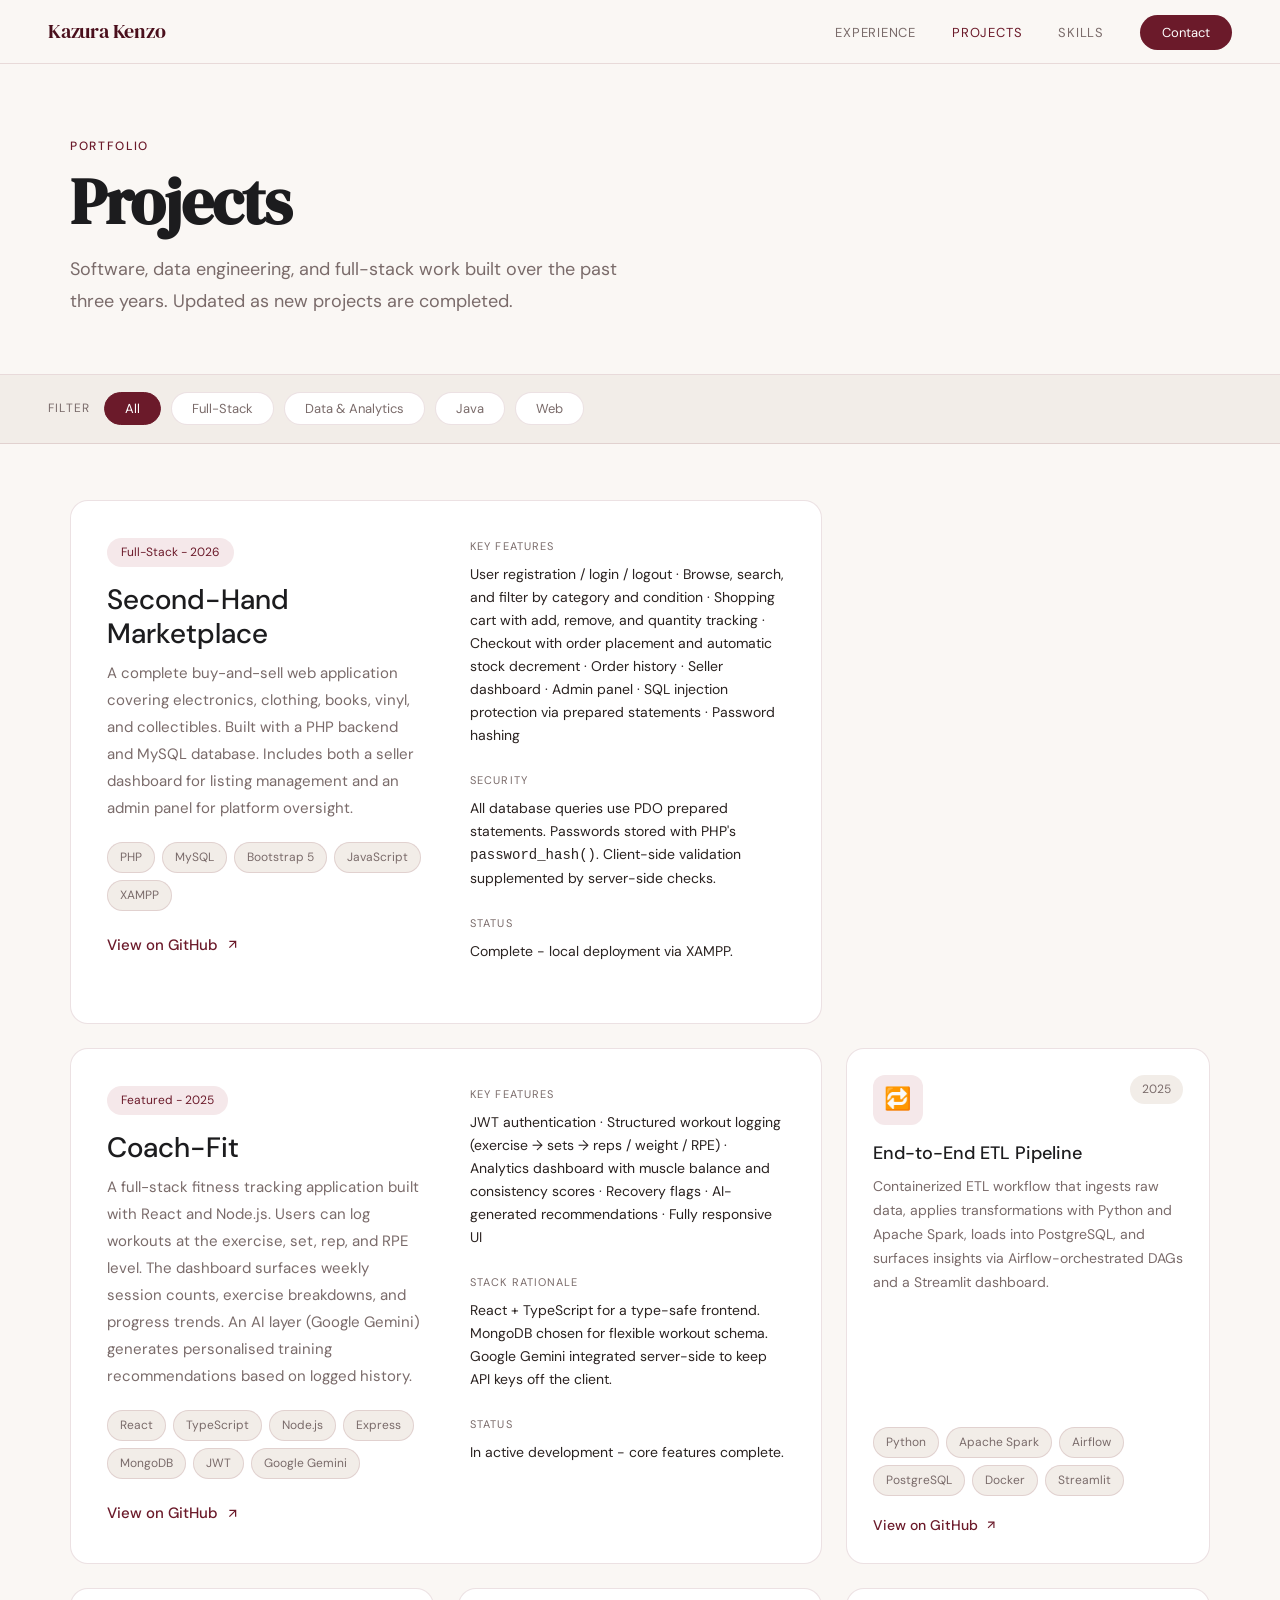
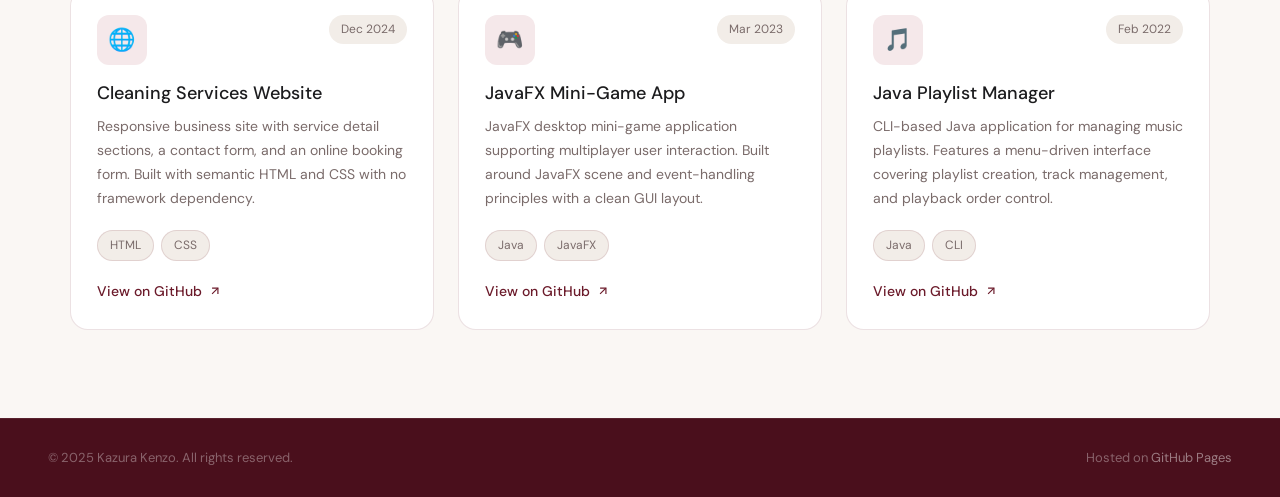
==== projects.html @ 86323a5e "Portfolio Re-design - New layout, projects page, cleaner structure...." ====
<!DOCTYPE html>
<html lang="en">
<head>
  <meta charset="UTF-8" />
  <meta name="viewport" content="width=device-width, initial-scale=1.0" />
  <meta name="description" content="Projects by Kazura Kenzo - Full-stack, data engineering, and software development work." />
  <title>Projects - Kazura Kenzo</title>
  <link rel="preconnect" href="https://fonts.googleapis.com" />
  <link rel="preconnect" href="https://fonts.gstatic.com" crossorigin />
  <link href="https://fonts.googleapis.com/css2?family=DM+Serif+Display:ital@0;1&family=DM+Sans:wght@300;400;500&display=swap" rel="stylesheet" />
  <link rel="stylesheet" href="assets/css/style.css" />
</head>
<body>

  <!-- NAV -->
  <nav>
    <a href="index.html" class="nav-logo">Kazura Kenzo</a>
    <ul class="nav-links">
      <li><a href="index.html#experience">Experience</a></li>
      <li><a href="projects.html" class="active">Projects</a></li>
      <li><a href="index.html#skills">Skills</a></li>
      <li><a href="index.html#contact" class="nav-cta">Contact</a></li>
    </ul>
  </nav>

  <!-- PAGE HERO -->
  <div class="page-hero">
    <div class="page-hero-inner">
      <div class="section-eyebrow">Portfolio</div>
      <h1>Projects</h1>
      <p>Software, data engineering, and full-stack work built over the past three years. Updated as new projects are completed.</p>
    </div>
  </div>

  <!-- FILTER BAR -->
  <div class="filter-bar">
    <span class="filter-label">Filter</span>
    <button class="filter-btn active" data-filter="all">All</button>
    <button class="filter-btn" data-filter="fullstack">Full-Stack</button>
    <button class="filter-btn" data-filter="data">Data &amp; Analytics</button>
    <button class="filter-btn" data-filter="java">Java</button>
    <button class="filter-btn" data-filter="web">Web</button>
  </div>

  <!-- PROJECTS GRID -->
  <div class="projects-page-body">
    <div class="projects-all-grid" id="projects-grid">


      <!-- FEATURED: Marketplace -->
      <a href="https://github.com/kenzokaz/second-marketplace" target="_blank" rel="noopener"
         class="project-card-featured fade-up"
         id="marketplace"
         data-category="fullstack"
         style="transition-delay:0.08s">
        <div class="featured-left">
          <span class="featured-badge">Full-Stack - 2026</span>
          <div class="featured-title">Second-Hand Marketplace</div>
          <p class="featured-desc">
            A complete buy-and-sell web application covering electronics, clothing, books, vinyl, and collectibles. Built with a PHP backend and MySQL database. Includes both a seller dashboard for listing management and an admin panel for platform oversight.
          </p>
          <div class="card-tags" style="margin-bottom:1.25rem">
            <span class="tag">PHP</span>
            <span class="tag">MySQL</span>
            <span class="tag">Bootstrap 5</span>
            <span class="tag">JavaScript</span>
            <span class="tag">XAMPP</span>
          </div>
          <span class="featured-link">
            View on GitHub
            <svg viewBox="0 0 24 24"><line x1="7" y1="17" x2="17" y2="7"/><polyline points="7 7 17 7 17 17"/></svg>
          </span>
        </div>

        <div class="featured-right">
          <div class="featured-detail-label">Key features</div>
          <div class="featured-detail-value">
            User registration / login / logout · Browse, search, and filter by category and condition ·
            Shopping cart with add, remove, and quantity tracking · Checkout with order placement and
            automatic stock decrement · Order history · Seller dashboard · Admin panel ·
            SQL injection protection via prepared statements · Password hashing
          </div>

          <div class="featured-detail-label">Security</div>
          <div class="featured-detail-value">
            All database queries use PDO prepared statements. Passwords stored with PHP's
            <code>password_hash()</code>. Client-side validation supplemented by server-side checks.
          </div>

          <div class="featured-detail-label">Status</div>
          <div class="featured-detail-value">Complete - local deployment via XAMPP.</div>
        </div>
      </a>

      <!-- FEATURED: Coach-Fit -->
      <a href="https://github.com/Davidonwukwe/coach-fit" target="_blank" rel="noopener"
         class="project-card-featured fade-up"
         id="coachfit"
         data-category="fullstack">
        <div class="featured-left">
          <span class="featured-badge">Featured - 2025</span>
          <div class="featured-title">Coach-Fit</div>
          <p class="featured-desc">
            A full-stack fitness tracking application built with React and Node.js. Users can log workouts at the exercise, set, rep, and RPE level. The dashboard surfaces weekly session counts, exercise breakdowns, and progress trends. An AI layer (Google Gemini) generates personalised training recommendations based on logged history.
          </p>
          <div class="card-tags" style="margin-bottom:1.25rem">
            <span class="tag">React</span>
            <span class="tag">TypeScript</span>
            <span class="tag">Node.js</span>
            <span class="tag">Express</span>
            <span class="tag">MongoDB</span>
            <span class="tag">JWT</span>
            <span class="tag">Google Gemini</span>
          </div>
          <span class="featured-link">
            View on GitHub
            <svg viewBox="0 0 24 24"><line x1="7" y1="17" x2="17" y2="7"/><polyline points="7 7 17 7 17 17"/></svg>
          </span>
        </div>

        <div class="featured-right">
          <div class="featured-detail-label">Key features</div>
          <div class="featured-detail-value">
            JWT authentication · Structured workout logging (exercise → sets → reps / weight / RPE) ·
            Analytics dashboard with muscle balance and consistency scores ·
            Recovery flags · AI-generated recommendations · Fully responsive UI
          </div>

          <div class="featured-detail-label">Stack rationale</div>
          <div class="featured-detail-value">
            React + TypeScript for a type-safe frontend. MongoDB chosen for flexible workout schema.
            Google Gemini integrated server-side to keep API keys off the client.
          </div>

          <div class="featured-detail-label">Status</div>
          <div class="featured-detail-value">In active development - core features complete.</div>
        </div>
      </a>

      <!-- ETL Pipeline -->
      <a href="https://github.com/kenzokaz/COSC4606_project" target="_blank" rel="noopener"
         class="project-card fade-up"
         id="etl"
         data-category="data"
         style="transition-delay:0.04s">
        <div class="card-top">
          <div class="card-type-icon">🔁</div>
          <span class="card-date-badge">2025</span>
        </div>
        <div class="card-title">End-to-End ETL Pipeline</div>
        <div class="card-desc">
          Containerized ETL workflow that ingests raw data, applies transformations with Python and Apache Spark, loads into PostgreSQL, and surfaces insights via Airflow-orchestrated DAGs and a Streamlit dashboard.
        </div>
        <div class="card-tags">
          <span class="tag">Python</span>
          <span class="tag">Apache Spark</span>
          <span class="tag">Airflow</span>
          <span class="tag">PostgreSQL</span>
          <span class="tag">Docker</span>
          <span class="tag">Streamlit</span>
        </div>
        <span class="card-link">
          View on GitHub
          <svg viewBox="0 0 24 24"><line x1="7" y1="17" x2="17" y2="7"/><polyline points="7 7 17 7 17 17"/></svg>
        </span>
      </a>

      <!-- Cleaning Website -->
      <a href="https://github.com/kenzokaz/Cleaning-Services-Website" target="_blank" rel="noopener"
         class="project-card fade-up"
         data-category="web"
         style="transition-delay:0.08s">
        <div class="card-top">
          <div class="card-type-icon">🌐</div>
          <span class="card-date-badge">Dec 2024</span>
        </div>
        <div class="card-title">Cleaning Services Website</div>
        <div class="card-desc">
          Responsive business site with service detail sections, a contact form, and an online booking form. Built with semantic HTML and CSS with no framework dependency.
        </div>
        <div class="card-tags">
          <span class="tag">HTML</span>
          <span class="tag">CSS</span>
        </div>
        <span class="card-link">
          View on GitHub
          <svg viewBox="0 0 24 24"><line x1="7" y1="17" x2="17" y2="7"/><polyline points="7 7 17 7 17 17"/></svg>
        </span>
      </a>

      <!-- JavaFX Mini-game -->
      <a href="https://github.com/kenzokaz/MiniGames-" target="_blank" rel="noopener"
         class="project-card fade-up"
         data-category="java"
         style="transition-delay:0.12s">
        <div class="card-top">
          <div class="card-type-icon">🎮</div>
          <span class="card-date-badge">Mar 2023</span>
        </div>
        <div class="card-title">JavaFX Mini-Game App</div>
        <div class="card-desc">
          JavaFX desktop mini-game application supporting multiplayer user interaction. Built around JavaFX scene and event-handling principles with a clean GUI layout.
        </div>
        <div class="card-tags">
          <span class="tag">Java</span>
          <span class="tag">JavaFX</span>
        </div>
        <span class="card-link">
          View on GitHub
          <svg viewBox="0 0 24 24"><line x1="7" y1="17" x2="17" y2="7"/><polyline points="7 7 17 7 17 17"/></svg>
        </span>
      </a>

      <!-- Playlist Manager -->
      <a href="https://github.com/kenzokaz/Java-Music-PlayList-App-" target="_blank" rel="noopener"
         class="project-card fade-up"
         data-category="java"
         style="transition-delay:0.16s">
        <div class="card-top">
          <div class="card-type-icon">🎵</div>
          <span class="card-date-badge">Feb 2022</span>
        </div>
        <div class="card-title">Java Playlist Manager</div>
        <div class="card-desc">
          CLI-based Java application for managing music playlists. Features a menu-driven interface covering playlist creation, track management, and playback order control.
        </div>
        <div class="card-tags">
          <span class="tag">Java</span>
          <span class="tag">CLI</span>
        </div>
        <span class="card-link">
          View on GitHub
          <svg viewBox="0 0 24 24"><line x1="7" y1="17" x2="17" y2="7"/><polyline points="7 7 17 7 17 17"/></svg>
        </span>
      </a>

    </div>
  </div>

  <!-- FOOTER -->
  <footer>
    <p>&copy; 2025 Kazura Kenzo. All rights reserved.</p>
    <p>Hosted on <a href="https://pages.github.com" target="_blank" rel="noopener">GitHub Pages</a></p>
  </footer>

  <script src="assets/js/main.js"></script>
  <script>
    // Filter logic
    const filterBtns = document.querySelectorAll('.filter-btn');
    const cards = document.querySelectorAll('[data-category]');

    filterBtns.forEach(btn => {
      btn.addEventListener('click', () => {
        filterBtns.forEach(b => b.classList.remove('active'));
        btn.classList.add('active');

        const filter = btn.dataset.filter;

        cards.forEach(card => {
          const match = filter === 'all' || card.dataset.category === filter;
          card.style.display = match ? '' : 'none';

          // Re-trigger fade animation
          if (match) {
            card.classList.remove('visible');
            setTimeout(() => card.classList.add('visible'), 10);
          }
        });
      });
    });

    // Highlight anchor from index links (e.g. projects.html#coachfit)
    window.addEventListener('load', () => {
      const hash = window.location.hash;
      if (hash) {
        const target = document.querySelector(hash);
        if (target) {
          setTimeout(() => {
            target.scrollIntoView({ behavior: 'smooth', block: 'center' });
          }, 300);
        }
      }
    });
  </script>
</body>
</html>
---- assets/css/style.css ----
/* ============================================================
   KENZO PORTFOLIO — style.css
   Author: Kazura Kenzo
   ============================================================ */

*, *::before, *::after { box-sizing: border-box; margin: 0; padding: 0; }

:root {
  --burgundy:       #6B1A2A;
  --burgundy-dark:  #4A0F1C;
  --burgundy-mid:   #8B2035;
  --burgundy-light: #C4596A;
  --burgundy-pale:  #F5E8EA;
  --cream:          #FAF7F4;
  --offwhite:       #F2EDE8;
  --charcoal:       #1C1C1E;
  --text:           #2A2220;
  --muted:          #7A6B6A;
  --border:         rgba(107, 26, 42, 0.13);

  --font-display: 'DM Serif Display', Georgia, serif;
  --font-body:    'DM Sans', sans-serif;

  --radius-sm:  8px;
  --radius-md:  14px;
  --radius-lg:  18px;
  --radius-xl:  32px;
  --transition: 0.2s ease;
}

html { scroll-behavior: smooth; }

body {
  font-family: var(--font-body);
  background: var(--cream);
  color: var(--text);
  font-size: 16px;
  line-height: 1.75;
  overflow-x: hidden;
}

h1, h2, h3 {
  font-family: var(--font-display);
  letter-spacing: -0.02em;
  line-height: 1.1;
  color: var(--charcoal);
}

a { color: inherit; text-decoration: none; }

/* ── UTILITIES ── */
.section-inner { max-width: 1140px; margin: 0 auto; }

.section-eyebrow {
  font-family: var(--font-body);
  font-size: 12px;
  text-transform: uppercase;
  letter-spacing: 0.14em;
  color: var(--burgundy);
  font-weight: 500;
  margin-bottom: 0.6rem;
}

.section-heading {
  font-size: clamp(32px, 4vw, 52px);
  margin-bottom: 1rem;
}

.section-sub {
  font-size: 17px;
  color: var(--muted);
  max-width: 560px;
  line-height: 1.8;
  margin-bottom: 3rem;
}

.btn {
  display: inline-block;
  padding: 13px 30px;
  border-radius: var(--radius-xl);
  font-size: 15px;
  font-weight: 500;
  font-family: var(--font-body);
  text-decoration: none;
  border: none;
  cursor: pointer;
  transition: all var(--transition);
}

.btn-primary { background: var(--burgundy); color: #fff; }
.btn-primary:hover { background: var(--burgundy-dark); transform: translateY(-1px); }

.btn-ghost {
  background: transparent;
  color: var(--text);
  border: 1px solid rgba(107, 26, 42, 0.28);
}
.btn-ghost:hover { border-color: var(--burgundy-light); color: var(--burgundy); }

/* ── ANIMATIONS ── */
.fade-up {
  opacity: 0;
  transform: translateY(22px);
  transition: opacity 0.55s ease, transform 0.55s ease;
}
.fade-up.visible { opacity: 1; transform: translateY(0); }

/* ══════════════════════════════
   NAV  (all pages)
══════════════════════════════ */
nav {
  position: fixed;
  top: 0; left: 0; right: 0;
  z-index: 100;
  background: rgba(250, 247, 244, 0.94);
  backdrop-filter: blur(14px);
  -webkit-backdrop-filter: blur(14px);
  border-bottom: 1px solid var(--border);
  display: flex;
  align-items: center;
  justify-content: space-between;
  padding: 0 3rem;
  height: 64px;
}

.nav-logo {
  font-family: var(--font-display);
  font-size: 20px;
  color: var(--burgundy-dark);
  letter-spacing: -0.01em;
}

.nav-links {
  display: flex;
  gap: 2.25rem;
  list-style: none;
  align-items: center;
}

.nav-links a {
  font-size: 13px;
  color: var(--muted);
  letter-spacing: 0.06em;
  text-transform: uppercase;
  transition: color var(--transition);
}
.nav-links a:hover,
.nav-links a.active { color: var(--burgundy); }

.nav-cta {
  font-size: 13px !important;
  padding: 9px 22px;
  background: var(--burgundy);
  color: #fff !important;
  border-radius: var(--radius-xl);
  text-transform: none !important;
  letter-spacing: 0 !important;
}
.nav-cta:hover { background: var(--burgundy-dark) !important; }

/* ══════════════════════════════
   FOOTER  (all pages)
══════════════════════════════ */
footer {
  background: var(--burgundy-dark);
  border-top: 1px solid rgba(255,255,255,0.08);
  padding: 1.75rem 3rem;
  display: flex;
  justify-content: space-between;
  align-items: center;
}
footer p { font-size: 13px; color: rgba(255,255,255,0.35); }
footer a { color: rgba(255,255,255,0.45); }
footer a:hover { color: rgba(255,255,255,0.75); }

/* ══════════════════════════════
   HERO  (index.html)
══════════════════════════════ */
#hero {
  min-height: 100vh;
  display: flex;
  flex-direction: column;
  justify-content: center;
  padding: 7rem 3rem 5rem;
  position: relative;
  overflow: hidden;
}

.hero-bg-accent {
  position: absolute;
  top: 0; right: 0;
  width: 45%;
  height: 100%;
  background: linear-gradient(135deg, transparent 55%, rgba(107,26,42,0.035) 100%);
  pointer-events: none;
}

.hero-grid {
  display: grid;
  grid-template-columns: 55% 45%;
  gap: 5rem;
  max-width: 1140px;
  margin: 0 auto;
  align-items: center;
  width: 100%;
}

.hero-availability {
  display: inline-flex;
  align-items: center;
  gap: 8px;
  background: var(--offwhite);
  color: var(--muted);
  font-size: 13px;
  padding: 6px 16px;
  border-radius: var(--radius-xl);
  border: 1px solid var(--border);
  margin-bottom: 1.75rem;
}

.hero-availability-dot {
  width: 7px; height: 7px;
  border-radius: 50%;
  background: #4CAF50;
  animation: blink 2.5s infinite;
}

@keyframes blink {
  0%, 100% { opacity: 1; }
  50%       { opacity: 0.4; }
}

.hero-name {
  font-family: var(--font-display);
  font-size: clamp(46px, 5.5vw, 78px);
  color: var(--charcoal);
  line-height: 1.0;
  letter-spacing: -0.025em;
  margin-bottom: 0.6rem;
}

.hero-title-line {
  font-family: var(--font-body);
  font-size: clamp(16px, 1.6vw, 20px);
  font-weight: 400;
  color: var(--burgundy);
  letter-spacing: 0.02em;
  margin-bottom: 1.6rem;
}

.hero-bio {
  font-size: 17px;
  color: var(--muted);
  max-width: 460px;
  line-height: 1.8;
  margin-bottom: 2.25rem;
}

.hero-actions { display: flex; gap: 14px; flex-wrap: wrap; }

/* right cards */
.hero-right { display: flex; flex-direction: column; gap: 14px; }

.info-card {
  background: #fff;
  border: 1px solid var(--border);
  border-radius: var(--radius-lg);
  padding: 1.1rem 1.4rem;
  display: flex;
  align-items: center;
  gap: 16px;
}

.info-card-icon {
  width: 46px; height: 46px;
  border-radius: var(--radius-sm);
  background: var(--burgundy-pale);
  display: flex; align-items: center; justify-content: center;
  flex-shrink: 0;
}

.info-card-icon svg {
  width: 22px; height: 22px;
  stroke: var(--burgundy); fill: none;
  stroke-width: 1.7; stroke-linecap: round; stroke-linejoin: round;
}

.info-card-label {
  font-size: 11px;
  color: var(--muted);
  text-transform: uppercase;
  letter-spacing: 0.07em;
  margin-bottom: 4px;
}

.info-card-value {
  font-size: 15px;
  font-weight: 500;
  color: var(--charcoal);
  line-height: 1.3;
}

/* ══════════════════════════════
   STACK STRIP  (index.html)
══════════════════════════════ */
.stack-strip {
  background: var(--offwhite);
  border-top: 1px solid var(--border);
  border-bottom: 1px solid var(--border);
  padding: 1.1rem 3rem;
  display: flex;
  align-items: center;
  gap: 10px;
  flex-wrap: wrap;
}

.strip-label {
  font-size: 11px;
  text-transform: uppercase;
  letter-spacing: 0.12em;
  color: var(--muted);
  margin-right: 4px;
  flex-shrink: 0;
}

.pill {
  background: #fff;
  border: 1px solid var(--border);
  border-radius: var(--radius-xl);
  padding: 5px 16px;
  font-size: 13px;
  color: var(--muted);
  white-space: nowrap;
}

/* ══════════════════════════════
   SECTIONS  (shared)
══════════════════════════════ */
section { padding: 5.5rem 3rem; }

/* ══════════════════════════════
   EXPERIENCE  (index.html)
══════════════════════════════ */
#experience { background: #fff; }

.exp-list {
  border-left: 2px solid var(--border);
  margin-left: 10px;
  display: flex;
  flex-direction: column;
}

.exp-item {
  position: relative;
  padding: 0 0 3rem 2.75rem;
}
.exp-item:last-child { padding-bottom: 0; }

.exp-dot {
  position: absolute;
  left: -8px; top: 5px;
  width: 14px; height: 14px;
  border-radius: 50%;
  background: var(--burgundy);
  border: 3px solid #fff;
}

.exp-meta {
  display: flex;
  align-items: center;
  gap: 10px;
  margin-bottom: 0.5rem;
  flex-wrap: wrap;
}

.exp-date {
  font-size: 13px;
  color: var(--muted);
  background: var(--offwhite);
  padding: 3px 12px;
  border-radius: 20px;
}

.exp-badge {
  font-size: 12px;
  color: var(--burgundy);
  background: var(--burgundy-pale);
  padding: 3px 12px;
  border-radius: 20px;
}

.exp-role {
  font-size: 20px;
  font-weight: 500;
  color: var(--charcoal);
  margin-bottom: 3px;
  font-family: var(--font-body);
}

.exp-company {
  font-size: 14px;
  color: var(--muted);
  margin-bottom: 1rem;
}

.exp-bullets { list-style: none; display: flex; flex-direction: column; gap: 8px; }

.exp-bullets li {
  font-size: 15px;
  color: #4A3F3E;
  padding-left: 1.25rem;
  position: relative;
  line-height: 1.65;
}

.exp-bullets li::before {
  content: '—';
  position: absolute;
  left: 0;
  color: var(--burgundy-light);
}

/* ══════════════════════════════
   PROJECT CARDS  (both pages)
══════════════════════════════ */
.projects-grid {
  display: grid;
  grid-template-columns: repeat(auto-fill, minmax(320px, 1fr));
  gap: 22px;
}

.project-card {
  background: #fff;
  border: 1px solid var(--border);
  border-radius: var(--radius-lg);
  padding: 1.6rem;
  display: flex;
  flex-direction: column;
  transition: box-shadow var(--transition), transform var(--transition);
  text-decoration: none;
  color: inherit;
}

.project-card:hover {
  transform: translateY(-3px);
  box-shadow: 0 14px 36px rgba(107,26,42,0.09);
}

.card-top {
  display: flex;
  justify-content: space-between;
  align-items: flex-start;
  margin-bottom: 1.1rem;
}

.card-type-icon {
  width: 50px; height: 50px;
  border-radius: 12px;
  background: var(--burgundy-pale);
  display: flex; align-items: center; justify-content: center;
  font-size: 22px;
}

.card-date-badge {
  font-size: 12px;
  color: var(--muted);
  background: var(--offwhite);
  padding: 4px 12px;
  border-radius: 20px;
}

.card-title {
  font-size: 18px;
  font-weight: 500;
  color: var(--charcoal);
  margin-bottom: 0.5rem;
  line-height: 1.3;
}

.card-desc {
  font-size: 14px;
  color: var(--muted);
  line-height: 1.72;
  margin-bottom: 1.25rem;
  flex: 1;
}

.card-tags { display: flex; gap: 7px; flex-wrap: wrap; margin-bottom: 1.1rem; }

.tag {
  font-size: 12px;
  padding: 4px 12px;
  border-radius: 20px;
  background: var(--offwhite);
  color: var(--muted);
  border: 1px solid var(--border);
}

.card-link {
  display: flex;
  align-items: center;
  gap: 6px;
  font-size: 14px;
  color: var(--burgundy);
  font-weight: 500;
  margin-top: auto;
}

.card-link svg {
  width: 14px; height: 14px;
  stroke: var(--burgundy); fill: none; stroke-width: 2;
}

/* index preview "see all" */
.projects-preview { background: var(--cream); }

.projects-see-all {
  margin-top: 2.75rem;
}

.projects-see-all a {
  display: inline-flex;
  align-items: center;
  gap: 7px;
  font-size: 15px;
  color: var(--burgundy);
  font-weight: 500;
  border-bottom: 1px solid var(--burgundy-pale);
  padding-bottom: 2px;
  transition: border-color var(--transition);
}
.projects-see-all a:hover { border-color: var(--burgundy); }
.projects-see-all a svg { width: 15px; height: 15px; stroke: var(--burgundy); fill: none; stroke-width: 2; }

/* ══════════════════════════════
   SKILLS  (index.html)
══════════════════════════════ */
#skills { background: var(--offwhite); }

.skills-grid {
  display: grid;
  grid-template-columns: repeat(auto-fill, minmax(230px, 1fr));
  gap: 16px;
}

.skill-group {
  background: #fff;
  border: 1px solid var(--border);
  border-radius: var(--radius-md);
  padding: 1.4rem;
}

.skill-group-title {
  font-size: 13px;
  text-transform: uppercase;
  letter-spacing: 0.09em;
  color: var(--burgundy);
  font-weight: 500;
  margin-bottom: 0.9rem;
}

.skill-items { display: flex; flex-wrap: wrap; gap: 7px; }

.skill-item {
  font-size: 13px;
  padding: 5px 14px;
  background: var(--offwhite);
  border-radius: 20px;
  color: var(--text);
}

/* ══════════════════════════════
   CONTACT  (index.html)
══════════════════════════════ */
#contact { background: var(--burgundy-dark); }

#contact .section-eyebrow { color: var(--burgundy-light); }
#contact .section-heading  { color: #fff; }
#contact .section-sub      { color: rgba(255,255,255,0.55); }

.contact-grid {
  display: grid;
  grid-template-columns: 1fr 1fr;
  gap: 4rem;
  align-items: start;
}

.contact-details { display: flex; flex-direction: column; gap: 14px; }

.contact-row { display: flex; align-items: center; gap: 14px; }

.contact-icon {
  width: 42px; height: 42px;
  border-radius: var(--radius-sm);
  background: rgba(255,255,255,0.08);
  display: flex; align-items: center; justify-content: center;
  flex-shrink: 0;
}

.contact-icon svg {
  width: 18px; height: 18px;
  stroke: rgba(255,255,255,0.7); fill: none;
  stroke-width: 1.7; stroke-linecap: round; stroke-linejoin: round;
}

.contact-text { font-size: 16px; color: rgba(255,255,255,0.75); }
.contact-link { color: rgba(255,255,255,0.75); }
.contact-link:hover { color: #fff; }

.social-links { display: flex; gap: 10px; margin-top: 1.75rem; flex-wrap: wrap; }

.social-btn {
  display: inline-block;
  padding: 10px 22px;
  border-radius: var(--radius-xl);
  font-size: 14px;
  border: 1px solid rgba(255,255,255,0.2);
  color: rgba(255,255,255,0.8);
  transition: all var(--transition);
}
.social-btn:hover {
  background: rgba(255,255,255,0.1);
  border-color: rgba(255,255,255,0.45);
  color: #fff;
}

.contact-note {
  background: rgba(255,255,255,0.05);
  border: 1px solid rgba(255,255,255,0.11);
  border-radius: var(--radius-lg);
  padding: 2rem;
}
.contact-note p {
  font-size: 16px;
  color: rgba(255,255,255,0.65);
  line-height: 1.8;
  margin-bottom: 1.5rem;
}

/* ══════════════════════════════
   PROJECTS PAGE  (projects.html)
══════════════════════════════ */
.page-hero {
  padding: 8.5rem 3rem 3.5rem;
  background: var(--cream);
  border-bottom: 1px solid var(--border);
}

.page-hero-inner { max-width: 1140px; margin: 0 auto; }

.page-hero h1 {
  font-size: clamp(40px, 5vw, 66px);
  margin-bottom: 1rem;
}

.page-hero p {
  font-size: 18px;
  color: var(--muted);
  max-width: 580px;
  line-height: 1.8;
}

/* filter bar */
.filter-bar {
  background: var(--offwhite);
  border-bottom: 1px solid var(--border);
  padding: 1.1rem 3rem;
  display: flex;
  align-items: center;
  gap: 10px;
  flex-wrap: wrap;
}

.filter-label {
  font-size: 12px;
  text-transform: uppercase;
  letter-spacing: 0.1em;
  color: var(--muted);
  margin-right: 4px;
}

.filter-btn {
  font-size: 13px;
  padding: 7px 20px;
  border-radius: var(--radius-xl);
  background: #fff;
  border: 1px solid var(--border);
  color: var(--muted);
  cursor: pointer;
  font-family: var(--font-body);
  transition: all var(--transition);
}

.filter-btn:hover,
.filter-btn.active {
  background: var(--burgundy);
  border-color: var(--burgundy);
  color: #fff;
}

.projects-page-body {
  padding: 3.5rem 3rem 5.5rem;
}

.projects-all-grid {
  display: grid;
  grid-template-columns: repeat(auto-fill, minmax(340px, 1fr));
  gap: 24px;
  max-width: 1140px;
  margin: 0 auto;
}

/* featured wide card */
.project-card-featured {
  grid-column: span 2;
  background: #fff;
  border: 1px solid var(--border);
  border-radius: var(--radius-lg);
  padding: 2.25rem;
  display: grid;
  grid-template-columns: 1fr 1fr;
  gap: 3rem;
  align-items: start;
  text-decoration: none;
  color: inherit;
  transition: box-shadow var(--transition), transform var(--transition);
}
.project-card-featured:hover {
  transform: translateY(-3px);
  box-shadow: 0 14px 36px rgba(107,26,42,0.09);
}

.featured-badge {
  display: inline-block;
  font-size: 12px;
  color: var(--burgundy);
  background: var(--burgundy-pale);
  padding: 4px 14px;
  border-radius: 20px;
  margin-bottom: 1rem;
}

.featured-title {
  font-size: 28px;
  font-weight: 500;
  color: var(--charcoal);
  margin-bottom: 0.6rem;
  line-height: 1.2;
  font-family: var(--font-body);
}

.featured-desc {
  font-size: 15px;
  color: var(--muted);
  line-height: 1.8;
  margin-bottom: 1.25rem;
}

.featured-link {
  display: inline-flex;
  align-items: center;
  gap: 7px;
  font-size: 15px;
  color: var(--burgundy);
  font-weight: 500;
}
.featured-link svg { width: 15px; height: 15px; stroke: var(--burgundy); fill: none; stroke-width: 2; }

.featured-detail-label {
  font-size: 11px;
  text-transform: uppercase;
  letter-spacing: 0.1em;
  color: var(--muted);
  margin-bottom: 0.4rem;
}

.featured-detail-value {
  font-size: 14px;
  color: var(--text);
  margin-bottom: 1.5rem;
  line-height: 1.65;
}

/* hidden card (filter) */
.project-card[hidden],
.project-card-featured[hidden] { display: none; }

/* ══════════════════════════════
   RESPONSIVE
══════════════════════════════ */
@media (max-width: 900px) {
  nav { padding: 0 1.5rem; height: 58px; }
  .nav-links li:not(:last-child) { display: none; }

  section { padding: 4rem 1.5rem; }
  .stack-strip, .filter-bar { padding: 1rem 1.5rem; }

  .hero-grid { grid-template-columns: 1fr; gap: 2.5rem; }
  .hero-right { display: none; }

  .contact-grid { grid-template-columns: 1fr; gap: 3rem; }

  .project-card-featured { grid-column: span 1; grid-template-columns: 1fr; }
  .projects-all-grid { grid-template-columns: 1fr; }

  .page-hero { padding: 7.5rem 1.5rem 3rem; }
  .projects-page-body { padding: 2.5rem 1.5rem 4rem; }

  footer { flex-direction: column; gap: 8px; text-align: center; padding: 1.5rem; }
}
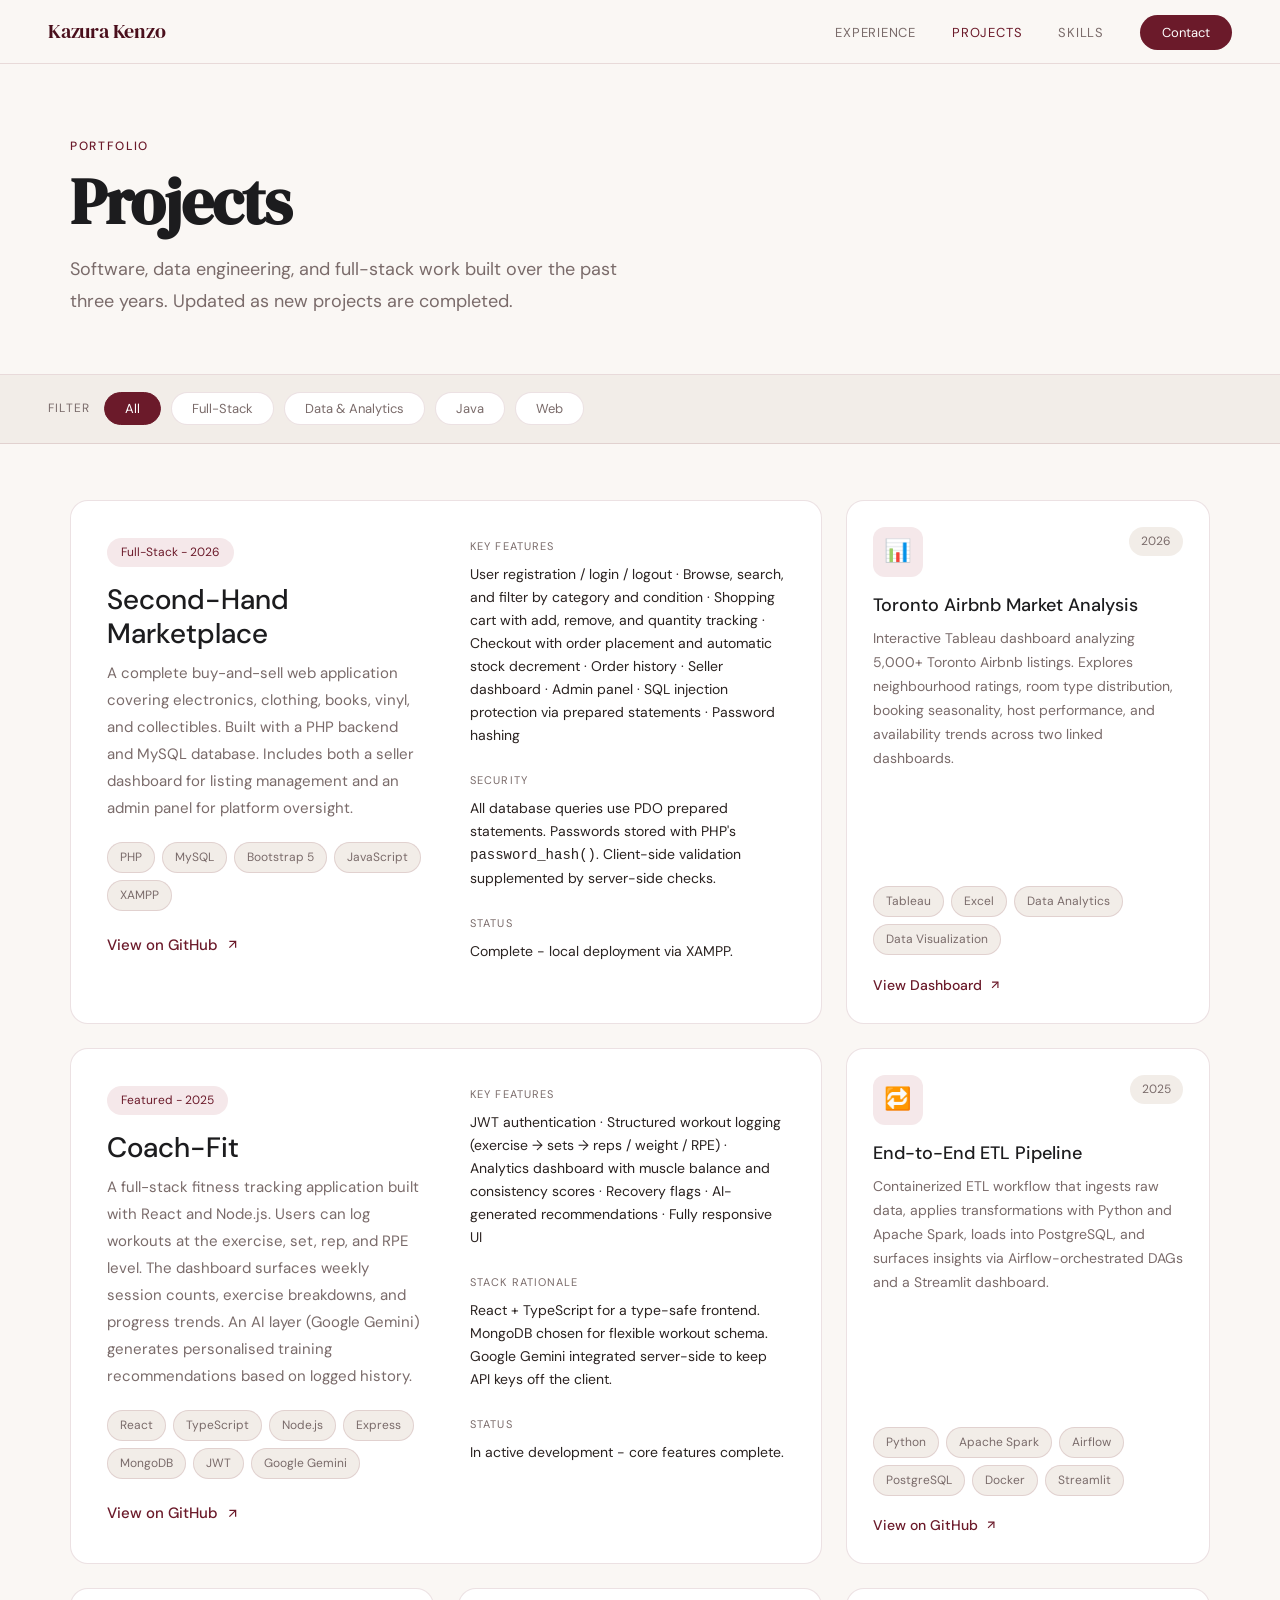
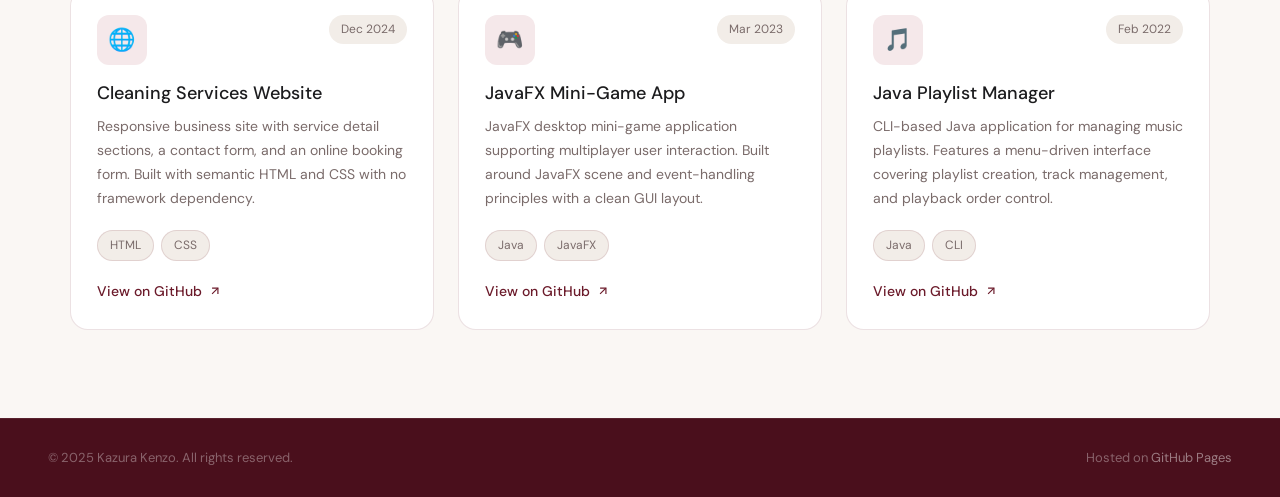
==== commit 2ad27d2e: "Add Toronto Airbnb Tableau project to portfolio Added Tableau dashboard as featured project card on " ====
--- a/projects.html
+++ b/projects.html
@@ -5,6 +5,7 @@
   <meta name="viewport" content="width=device-width, initial-scale=1.0" />
   <meta name="description" content="Projects by Kazura Kenzo - Full-stack, data engineering, and software development work." />
   <title>Projects - Kazura Kenzo</title>
+  <link rel="icon" type="image/x-icon" href="favicon.ico" />
   <link rel="preconnect" href="https://fonts.googleapis.com" />
   <link rel="preconnect" href="https://fonts.gstatic.com" crossorigin />
   <link href="https://fonts.googleapis.com/css2?family=DM+Serif+Display:ital@0;1&family=DM+Sans:wght@300;400;500&display=swap" rel="stylesheet" />
@@ -91,6 +92,35 @@
           <div class="featured-detail-value">Complete - local deployment via XAMPP.</div>
         </div>
       </a>
+
+      
+      <a href="https://public.tableau.com/app/profile/kazura.kenzo/viz/TorontoAirbnbMarketAnalysisOverview/Dashboard1_1?publish=yes" target="_blank" rel="noopener"
+   class="project-card fade-up"
+   id="airbnb"
+   data-category="data"
+   style="transition-delay:0.06s">
+  <div class="card-top">
+    <div class="card-type-icon">📊</div>
+    <span class="card-date-badge">2026</span>
+  </div>
+  <div class="card-title">Toronto Airbnb Market Analysis</div>
+  <div class="card-desc">
+    Interactive Tableau dashboard analyzing 5,000+ Toronto Airbnb listings. 
+    Explores neighbourhood ratings, room type distribution, booking 
+    seasonality, host performance, and availability trends across two 
+    linked dashboards.
+  </div>
+  <div class="card-tags">
+    <span class="tag">Tableau</span>
+    <span class="tag">Excel</span>
+    <span class="tag">Data Analytics</span>
+    <span class="tag">Data Visualization</span>
+  </div>
+  <span class="card-link">
+    View Dashboard
+    <svg viewBox="0 0 24 24"><line x1="7" y1="17" x2="17" y2="7"/><polyline points="7 7 17 7 17 17"/></svg>
+  </span>
+</a>
 
       <!-- FEATURED: Coach-Fit -->
       <a href="https://github.com/Davidonwukwe/coach-fit" target="_blank" rel="noopener"
@@ -165,6 +195,7 @@
         </span>
       </a>
 
+
       <!-- Cleaning Website -->
       <a href="https://github.com/kenzokaz/Cleaning-Services-Website" target="_blank" rel="noopener"
          class="project-card fade-up"
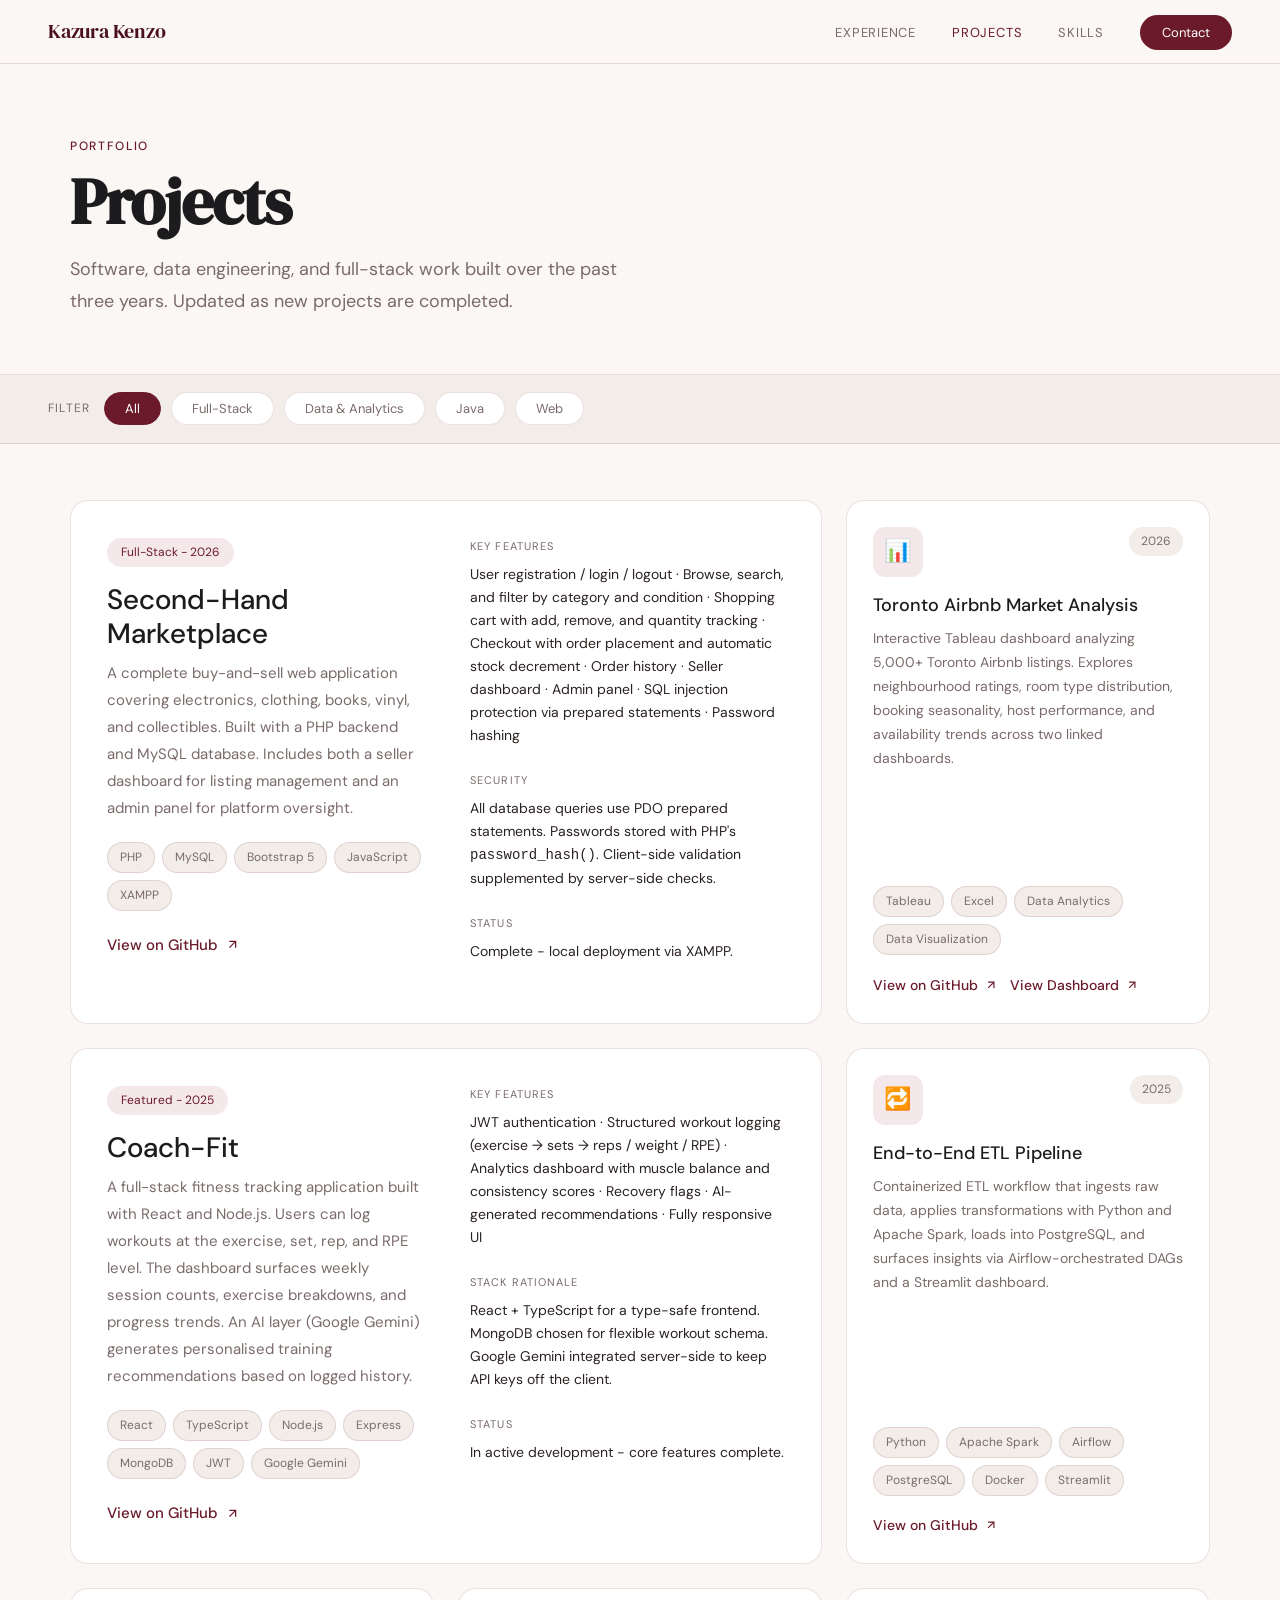
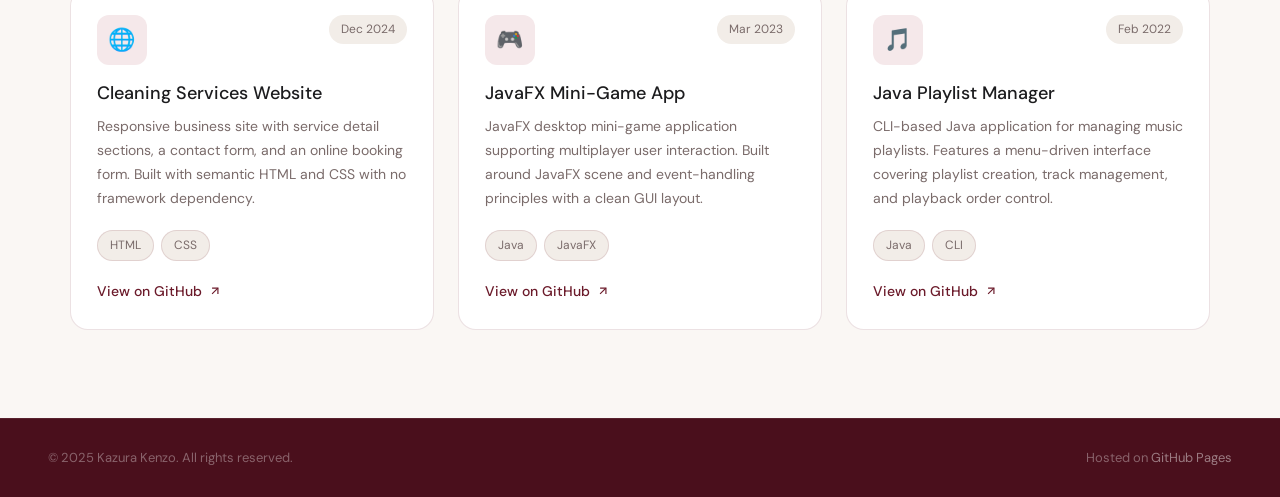
==== commit d6ecfec0: "Tableau project Update Add of View on GitHub" ====
--- a/projects.html
+++ b/projects.html
@@ -94,8 +94,7 @@
       </a>
 
       
-      <a href="https://public.tableau.com/app/profile/kazura.kenzo/viz/TorontoAirbnbMarketAnalysisOverview/Dashboard1_1?publish=yes" target="_blank" rel="noopener"
-   class="project-card fade-up"
+     <div class="project-card fade-up"
    id="airbnb"
    data-category="data"
    style="transition-delay:0.06s">
@@ -116,11 +115,17 @@
     <span class="tag">Data Analytics</span>
     <span class="tag">Data Visualization</span>
   </div>
-  <span class="card-link">
-    View Dashboard
-    <svg viewBox="0 0 24 24"><line x1="7" y1="17" x2="17" y2="7"/><polyline points="7 7 17 7 17 17"/></svg>
-  </span>
-</a>
+  <div style="display:flex; gap:0.75rem; margin-top:auto;">
+    <a href="https://github.com/kenzokaz/Toronto-airbnb-market-analysis" target="_blank" rel="noopener" class="card-link">
+      View on GitHub
+      <svg viewBox="0 0 24 24"><line x1="7" y1="17" x2="17" y2="7"/><polyline points="7 7 17 7 17 17"/></svg>
+    </a>
+    <a href="https://public.tableau.com/app/profile/kazura.kenzo/viz/TorontoAirbnbMarketAnalysisOverview/Dashboard1_1?publish=yes" target="_blank" rel="noopener" class="card-link">
+      View Dashboard
+      <svg viewBox="0 0 24 24"><line x1="7" y1="17" x2="17" y2="7"/><polyline points="7 7 17 7 17 17"/></svg>
+    </a>
+  </div>
+</div>
 
       <!-- FEATURED: Coach-Fit -->
       <a href="https://github.com/Davidonwukwe/coach-fit" target="_blank" rel="noopener"
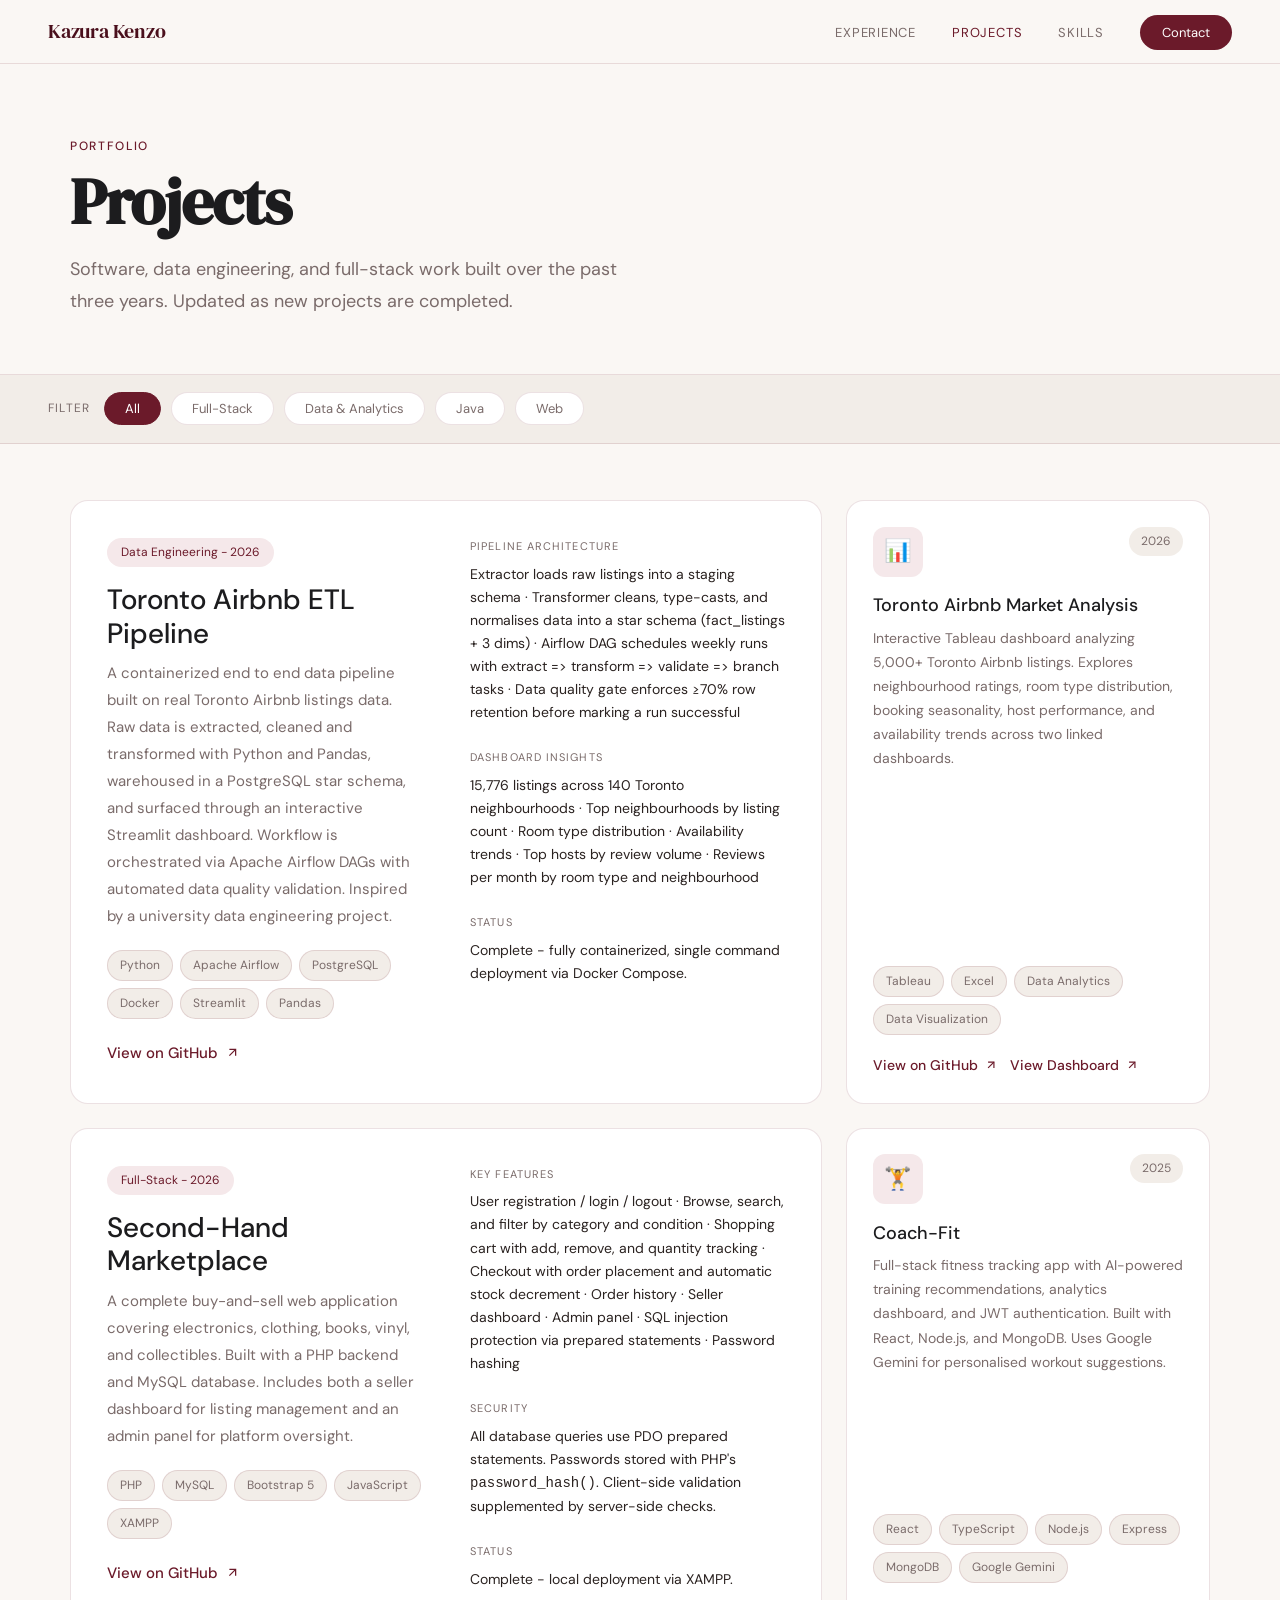
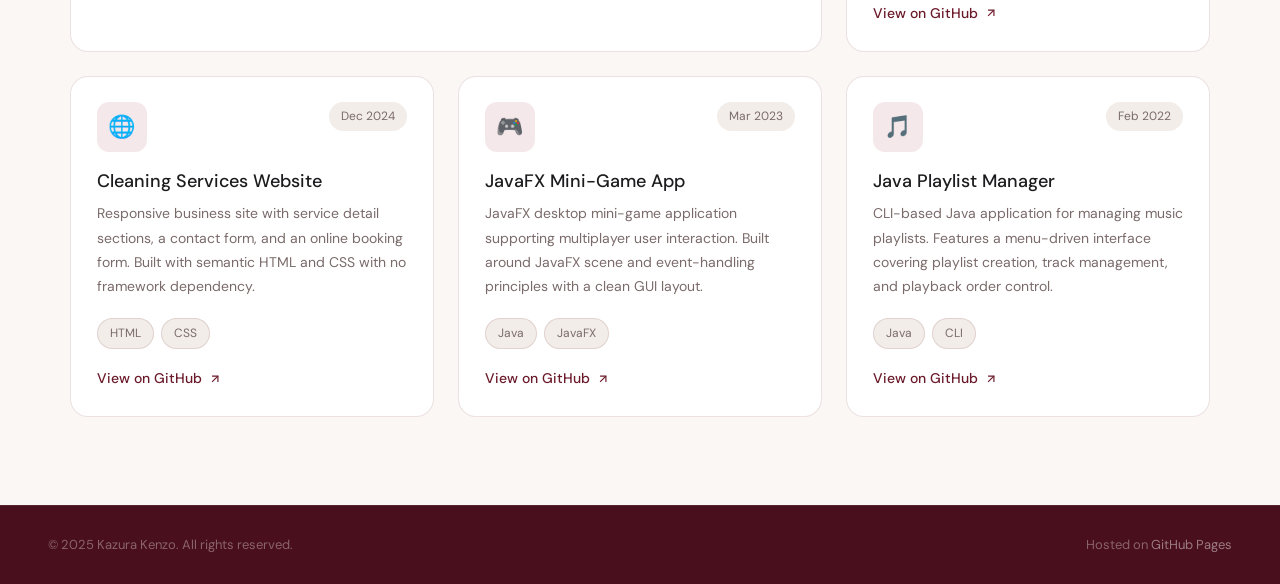
==== commit f2a2304b: "Update on ETL Pipeline Project card" ====
--- a/projects.html
+++ b/projects.html
@@ -48,7 +48,81 @@
     <div class="projects-all-grid" id="projects-grid">
 
 
-      <!-- FEATURED: Marketplace -->
+    <!-- FEATURED: Toronto Airbnb ETL Pipeline -->
+      <a href="https://github.com/kenzokaz/toronto-airbnb-etl-pipeline" target="_blank" rel="noopener"
+         class="project-card-featured fade-up"
+         id="etl"
+         data-category="data"
+         style="transition-delay:0.04s">
+        <div class="featured-left">
+          <span class="featured-badge">Data Engineering - 2026</span>
+          <div class="featured-title">Toronto Airbnb ETL Pipeline</div>
+          <p class="featured-desc">
+            A containerized end to end data pipeline built on real Toronto Airbnb listings data. Raw data is extracted, cleaned and transformed with Python and Pandas, warehoused in a PostgreSQL star schema, and surfaced through an interactive Streamlit dashboard. Workflow is orchestrated via Apache Airflow DAGs with automated data quality validation. Inspired by a university data engineering project.
+          </p>
+          <div class="card-tags" style="margin-bottom:1.25rem">
+            <span class="tag">Python</span>
+            <span class="tag">Apache Airflow</span>
+            <span class="tag">PostgreSQL</span>
+            <span class="tag">Docker</span>
+            <span class="tag">Streamlit</span>
+            <span class="tag">Pandas</span>
+          </div>
+          <span class="featured-link">
+            View on GitHub
+            <svg viewBox="0 0 24 24"><line x1="7" y1="17" x2="17" y2="7"/><polyline points="7 7 17 7 17 17"/></svg>
+          </span>
+        </div>
+        <div class="featured-right">
+          <div class="featured-detail-label">Pipeline architecture</div>
+          <div class="featured-detail-value">
+            Extractor loads raw listings into a staging schema · Transformer cleans, type-casts, and normalises data into a star schema (fact_listings + 3 dims) · Airflow DAG schedules weekly runs with extract => transform => validate => branch tasks · Data quality gate enforces ≥70% row retention before marking a run successful
+          </div>
+          <div class="featured-detail-label">Dashboard insights</div>
+          <div class="featured-detail-value">
+            15,776 listings across 140 Toronto neighbourhoods · Top neighbourhoods by listing count · Room type distribution · Availability trends · Top hosts by review volume · Reviews per month by room type and neighbourhood
+          </div>
+          <div class="featured-detail-label">Status</div>
+          <div class="featured-detail-value">Complete - fully containerized, single command deployment via Docker Compose.</div>
+        </div>
+      </a>
+ 
+
+      
+     <div class="project-card fade-up"
+   id="airbnb"
+   data-category="data"
+   style="transition-delay:0.06s">
+  <div class="card-top">
+    <div class="card-type-icon">📊</div>
+    <span class="card-date-badge">2026</span>
+  </div>
+  <div class="card-title">Toronto Airbnb Market Analysis</div>
+  <div class="card-desc">
+    Interactive Tableau dashboard analyzing 5,000+ Toronto Airbnb listings. 
+    Explores neighbourhood ratings, room type distribution, booking 
+    seasonality, host performance, and availability trends across two 
+    linked dashboards.
+  </div>
+  <div class="card-tags">
+    <span class="tag">Tableau</span>
+    <span class="tag">Excel</span>
+    <span class="tag">Data Analytics</span>
+    <span class="tag">Data Visualization</span>
+  </div>
+  <div style="display:flex; gap:0.75rem; margin-top:auto;">
+    <a href="https://github.com/kenzokaz/Toronto-airbnb-market-analysis" target="_blank" rel="noopener" class="card-link">
+      View on GitHub
+      <svg viewBox="0 0 24 24"><line x1="7" y1="17" x2="17" y2="7"/><polyline points="7 7 17 7 17 17"/></svg>
+    </a>
+    <a href="https://public.tableau.com/app/profile/kazura.kenzo/viz/TorontoAirbnbMarketAnalysisOverview/Dashboard1_1?publish=yes" target="_blank" rel="noopener" class="card-link">
+      View Dashboard
+      <svg viewBox="0 0 24 24"><line x1="7" y1="17" x2="17" y2="7"/><polyline points="7 7 17 7 17 17"/></svg>
+    </a>
+  </div>
+</div>
+
+ <!-- FEATURED: Marketplace -->
       <a href="https://github.com/kenzokaz/second-marketplace" target="_blank" rel="noopener"
          class="project-card-featured fade-up"
          id="marketplace"
@@ -93,112 +167,33 @@
         </div>
       </a>
 
-      
-     <div class="project-card fade-up"
-   id="airbnb"
-   data-category="data"
-   style="transition-delay:0.06s">
-  <div class="card-top">
-    <div class="card-type-icon">📊</div>
-    <span class="card-date-badge">2026</span>
-  </div>
-  <div class="card-title">Toronto Airbnb Market Analysis</div>
-  <div class="card-desc">
-    Interactive Tableau dashboard analyzing 5,000+ Toronto Airbnb listings. 
-    Explores neighbourhood ratings, room type distribution, booking 
-    seasonality, host performance, and availability trends across two 
-    linked dashboards.
-  </div>
-  <div class="card-tags">
-    <span class="tag">Tableau</span>
-    <span class="tag">Excel</span>
-    <span class="tag">Data Analytics</span>
-    <span class="tag">Data Visualization</span>
-  </div>
-  <div style="display:flex; gap:0.75rem; margin-top:auto;">
-    <a href="https://github.com/kenzokaz/Toronto-airbnb-market-analysis" target="_blank" rel="noopener" class="card-link">
-      View on GitHub
-      <svg viewBox="0 0 24 24"><line x1="7" y1="17" x2="17" y2="7"/><polyline points="7 7 17 7 17 17"/></svg>
-    </a>
-    <a href="https://public.tableau.com/app/profile/kazura.kenzo/viz/TorontoAirbnbMarketAnalysisOverview/Dashboard1_1?publish=yes" target="_blank" rel="noopener" class="card-link">
-      View Dashboard
-      <svg viewBox="0 0 24 24"><line x1="7" y1="17" x2="17" y2="7"/><polyline points="7 7 17 7 17 17"/></svg>
-    </a>
-  </div>
-</div>
-
-      <!-- FEATURED: Coach-Fit -->
+      <!-- Coach-Fit (regular card) -->
       <a href="https://github.com/Davidonwukwe/coach-fit" target="_blank" rel="noopener"
-         class="project-card-featured fade-up"
+         class="project-card fade-up"
          id="coachfit"
          data-category="fullstack">
-        <div class="featured-left">
-          <span class="featured-badge">Featured - 2025</span>
-          <div class="featured-title">Coach-Fit</div>
-          <p class="featured-desc">
-            A full-stack fitness tracking application built with React and Node.js. Users can log workouts at the exercise, set, rep, and RPE level. The dashboard surfaces weekly session counts, exercise breakdowns, and progress trends. An AI layer (Google Gemini) generates personalised training recommendations based on logged history.
-          </p>
-          <div class="card-tags" style="margin-bottom:1.25rem">
-            <span class="tag">React</span>
-            <span class="tag">TypeScript</span>
-            <span class="tag">Node.js</span>
-            <span class="tag">Express</span>
-            <span class="tag">MongoDB</span>
-            <span class="tag">JWT</span>
-            <span class="tag">Google Gemini</span>
-          </div>
-          <span class="featured-link">
-            View on GitHub
-            <svg viewBox="0 0 24 24"><line x1="7" y1="17" x2="17" y2="7"/><polyline points="7 7 17 7 17 17"/></svg>
-          </span>
-        </div>
-
-        <div class="featured-right">
-          <div class="featured-detail-label">Key features</div>
-          <div class="featured-detail-value">
-            JWT authentication · Structured workout logging (exercise → sets → reps / weight / RPE) ·
-            Analytics dashboard with muscle balance and consistency scores ·
-            Recovery flags · AI-generated recommendations · Fully responsive UI
-          </div>
-
-          <div class="featured-detail-label">Stack rationale</div>
-          <div class="featured-detail-value">
-            React + TypeScript for a type-safe frontend. MongoDB chosen for flexible workout schema.
-            Google Gemini integrated server-side to keep API keys off the client.
-          </div>
-
-          <div class="featured-detail-label">Status</div>
-          <div class="featured-detail-value">In active development - core features complete.</div>
-        </div>
-      </a>
-
-      <!-- ETL Pipeline -->
-      <a href="https://github.com/kenzokaz/COSC4606_project" target="_blank" rel="noopener"
-         class="project-card fade-up"
-         id="etl"
-         data-category="data"
-         style="transition-delay:0.04s">
         <div class="card-top">
-          <div class="card-type-icon">🔁</div>
+          <div class="card-type-icon">🏋️</div>
           <span class="card-date-badge">2025</span>
         </div>
-        <div class="card-title">End-to-End ETL Pipeline</div>
+        <div class="card-title">Coach-Fit</div>
         <div class="card-desc">
-          Containerized ETL workflow that ingests raw data, applies transformations with Python and Apache Spark, loads into PostgreSQL, and surfaces insights via Airflow-orchestrated DAGs and a Streamlit dashboard.
+          Full-stack fitness tracking app with AI-powered training recommendations, analytics dashboard, and JWT authentication. Built with React, Node.js, and MongoDB. Uses Google Gemini for personalised workout suggestions.
         </div>
         <div class="card-tags">
-          <span class="tag">Python</span>
-          <span class="tag">Apache Spark</span>
-          <span class="tag">Airflow</span>
-          <span class="tag">PostgreSQL</span>
-          <span class="tag">Docker</span>
-          <span class="tag">Streamlit</span>
+          <span class="tag">React</span>
+          <span class="tag">TypeScript</span>
+          <span class="tag">Node.js</span>
+          <span class="tag">Express</span>
+          <span class="tag">MongoDB</span>
+          <span class="tag">Google Gemini</span>
         </div>
         <span class="card-link">
           View on GitHub
           <svg viewBox="0 0 24 24"><line x1="7" y1="17" x2="17" y2="7"/><polyline points="7 7 17 7 17 17"/></svg>
         </span>
       </a>
+      
 
 
       <!-- Cleaning Website -->
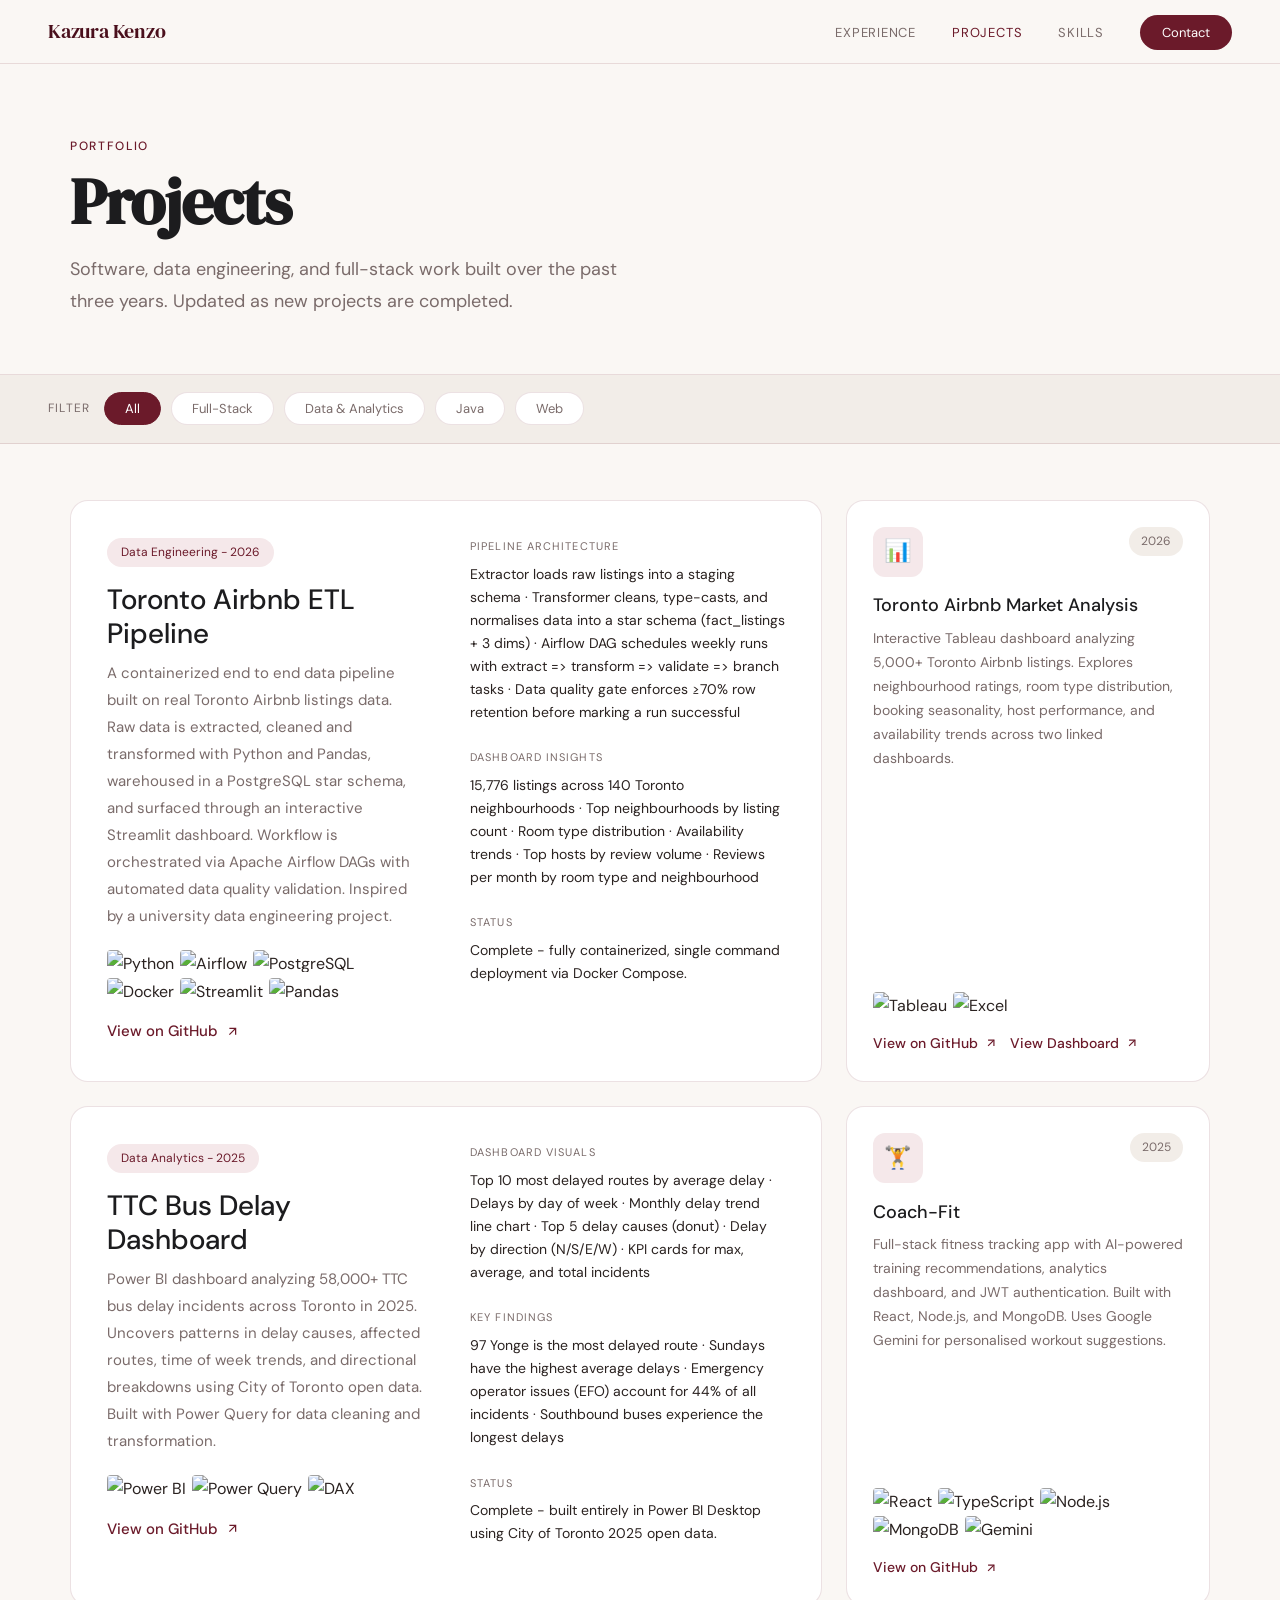
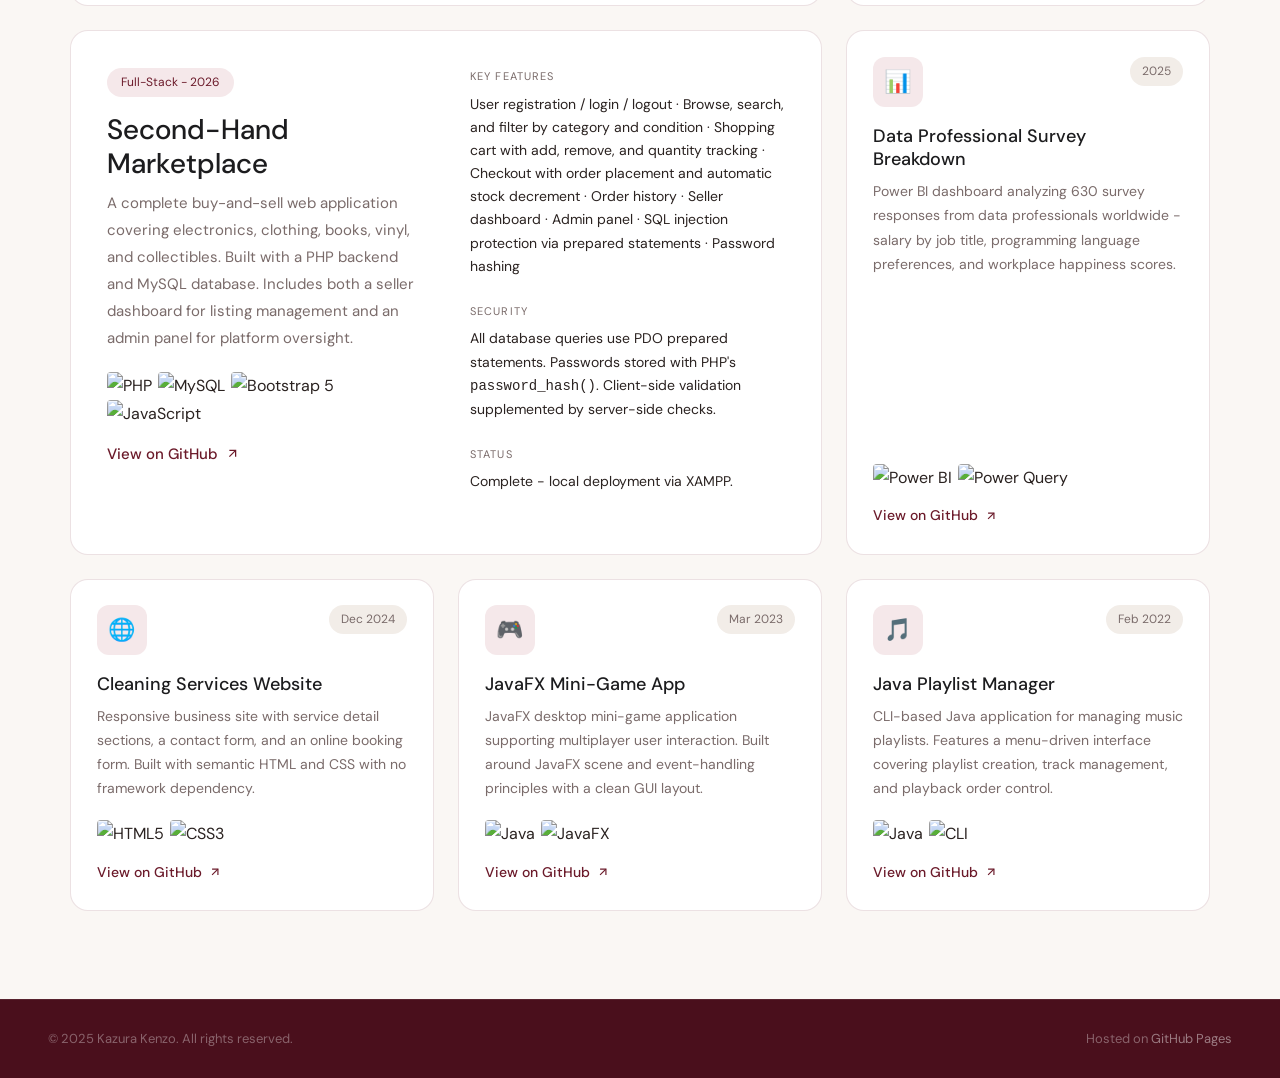
==== commit 636c9576: "Update on Index and Projects" ====
--- a/projects.html
+++ b/projects.html
@@ -10,6 +10,10 @@
   <link rel="preconnect" href="https://fonts.gstatic.com" crossorigin />
   <link href="https://fonts.googleapis.com/css2?family=DM+Serif+Display:ital@0;1&family=DM+Sans:wght@300;400;500&display=swap" rel="stylesheet" />
   <link rel="stylesheet" href="assets/css/style.css" />
+  <style>
+    .badge-tags { display: flex; gap: 6px; flex-wrap: wrap; margin-bottom: 1.1rem; }
+    .badge-tags img { height: 22px; border-radius: 4px; }
+  </style>
 </head>
 <body>
 
@@ -47,8 +51,7 @@
   <div class="projects-page-body">
     <div class="projects-all-grid" id="projects-grid">
 
-
-    <!-- FEATURED: Toronto Airbnb ETL Pipeline -->
+      <!-- FEATURED: Toronto Airbnb ETL Pipeline -->
       <a href="https://github.com/kenzokaz/toronto-airbnb-etl-pipeline" target="_blank" rel="noopener"
          class="project-card-featured fade-up"
          id="etl"
@@ -60,13 +63,13 @@
           <p class="featured-desc">
             A containerized end to end data pipeline built on real Toronto Airbnb listings data. Raw data is extracted, cleaned and transformed with Python and Pandas, warehoused in a PostgreSQL star schema, and surfaced through an interactive Streamlit dashboard. Workflow is orchestrated via Apache Airflow DAGs with automated data quality validation. Inspired by a university data engineering project.
           </p>
-          <div class="card-tags" style="margin-bottom:1.25rem">
-            <span class="tag">Python</span>
-            <span class="tag">Apache Airflow</span>
-            <span class="tag">PostgreSQL</span>
-            <span class="tag">Docker</span>
-            <span class="tag">Streamlit</span>
-            <span class="tag">Pandas</span>
+          <div class="badge-tags">
+            <img src="https://img.shields.io/badge/Python-3776AB?style=flat-square&logo=python&logoColor=white" alt="Python"/>
+            <img src="https://img.shields.io/badge/Apache%20Airflow-017CEE?style=flat-square&logo=apacheairflow&logoColor=white" alt="Airflow"/>
+            <img src="https://img.shields.io/badge/PostgreSQL-4169E1?style=flat-square&logo=postgresql&logoColor=white" alt="PostgreSQL"/>
+            <img src="https://img.shields.io/badge/Docker-2496ED?style=flat-square&logo=docker&logoColor=white" alt="Docker"/>
+            <img src="https://img.shields.io/badge/Streamlit-FF4B4B?style=flat-square&logo=streamlit&logoColor=white" alt="Streamlit"/>
+            <img src="https://img.shields.io/badge/Pandas-150458?style=flat-square&logo=pandas&logoColor=white" alt="Pandas"/>
           </div>
           <span class="featured-link">
             View on GitHub
@@ -86,43 +89,102 @@
           <div class="featured-detail-value">Complete - fully containerized, single command deployment via Docker Compose.</div>
         </div>
       </a>
- 
-
-      
-     <div class="project-card fade-up"
-   id="airbnb"
-   data-category="data"
-   style="transition-delay:0.06s">
-  <div class="card-top">
-    <div class="card-type-icon">📊</div>
-    <span class="card-date-badge">2026</span>
-  </div>
-  <div class="card-title">Toronto Airbnb Market Analysis</div>
-  <div class="card-desc">
-    Interactive Tableau dashboard analyzing 5,000+ Toronto Airbnb listings. 
-    Explores neighbourhood ratings, room type distribution, booking 
-    seasonality, host performance, and availability trends across two 
-    linked dashboards.
-  </div>
-  <div class="card-tags">
-    <span class="tag">Tableau</span>
-    <span class="tag">Excel</span>
-    <span class="tag">Data Analytics</span>
-    <span class="tag">Data Visualization</span>
-  </div>
-  <div style="display:flex; gap:0.75rem; margin-top:auto;">
-    <a href="https://github.com/kenzokaz/Toronto-airbnb-market-analysis" target="_blank" rel="noopener" class="card-link">
-      View on GitHub
-      <svg viewBox="0 0 24 24"><line x1="7" y1="17" x2="17" y2="7"/><polyline points="7 7 17 7 17 17"/></svg>
-    </a>
-    <a href="https://public.tableau.com/app/profile/kazura.kenzo/viz/TorontoAirbnbMarketAnalysisOverview/Dashboard1_1?publish=yes" target="_blank" rel="noopener" class="card-link">
-      View Dashboard
-      <svg viewBox="0 0 24 24"><line x1="7" y1="17" x2="17" y2="7"/><polyline points="7 7 17 7 17 17"/></svg>
-    </a>
-  </div>
-</div>
-
- <!-- FEATURED: Marketplace -->
+
+            <!-- Toronto Airbnb Market Analysis -->
+      <div class="project-card fade-up"
+         id="airbnb"
+         data-category="data"
+         style="transition-delay:0.06s">
+        <div class="card-top">
+          <div class="card-type-icon">📊</div>
+          <span class="card-date-badge">2026</span>
+        </div>
+        <div class="card-title">Toronto Airbnb Market Analysis</div>
+        <div class="card-desc">
+          Interactive Tableau dashboard analyzing 5,000+ Toronto Airbnb listings.
+          Explores neighbourhood ratings, room type distribution, booking
+          seasonality, host performance, and availability trends across two
+          linked dashboards.
+        </div>
+        <div class="badge-tags">
+          <img src="https://img.shields.io/badge/Tableau-E97627?style=flat-square&logo=tableau&logoColor=white" alt="Tableau"/>
+          <img src="https://img.shields.io/badge/Excel-217346?style=flat-square&logo=microsoftexcel&logoColor=white" alt="Excel"/>
+        </div>
+        <div style="display:flex; gap:0.75rem; margin-top:auto;">
+          <a href="https://github.com/kenzokaz/Toronto-airbnb-market-analysis" target="_blank" rel="noopener" class="card-link">
+            View on GitHub
+            <svg viewBox="0 0 24 24"><line x1="7" y1="17" x2="17" y2="7"/><polyline points="7 7 17 7 17 17"/></svg>
+          </a>
+          <a href="https://public.tableau.com/app/profile/kazura.kenzo/viz/TorontoAirbnbMarketAnalysisOverview/Dashboard1_1?publish=yes" target="_blank" rel="noopener" class="card-link">
+            View Dashboard
+            <svg viewBox="0 0 24 24"><line x1="7" y1="17" x2="17" y2="7"/><polyline points="7 7 17 7 17 17"/></svg>
+          </a>
+        </div>
+      </div>
+
+      <!-- FEATURED: TTC Bus Delay Dashboard -->
+      <a href="https://github.com/kenzokaz/ttc-bus-delay-powerbi" target="_blank" rel="noopener"
+         class="project-card-featured fade-up"
+         id="ttc"
+         data-category="data"
+         style="transition-delay:0.05s">
+        <div class="featured-left">
+          <span class="featured-badge">Data Analytics - 2025</span>
+          <div class="featured-title">TTC Bus Delay Dashboard</div>
+          <p class="featured-desc">
+            Power BI dashboard analyzing 58,000+ TTC bus delay incidents across Toronto in 2025. Uncovers patterns in delay causes, affected routes, time of week trends, and directional breakdowns using City of Toronto open data. Built with Power Query for data cleaning and transformation.
+          </p>
+          <div class="badge-tags">
+            <img src="https://img.shields.io/badge/Power%20BI-F2C811?style=flat-square&logo=powerbi&logoColor=black" alt="Power BI"/>
+            <img src="https://img.shields.io/badge/Power%20Query-285192?style=flat-square&logo=microsoft&logoColor=white" alt="Power Query"/>
+            <img src="https://img.shields.io/badge/DAX-F2C811?style=flat-square&logo=powerbi&logoColor=black" alt="DAX"/>
+          </div>
+          <span class="featured-link">
+            View on GitHub
+            <svg viewBox="0 0 24 24"><line x1="7" y1="17" x2="17" y2="7"/><polyline points="7 7 17 7 17 17"/></svg>
+          </span>
+        </div>
+        <div class="featured-right">
+          <div class="featured-detail-label">Dashboard visuals</div>
+          <div class="featured-detail-value">
+            Top 10 most delayed routes by average delay · Delays by day of week · Monthly delay trend line chart · Top 5 delay causes (donut) · Delay by direction (N/S/E/W) · KPI cards for max, average, and total incidents
+          </div>
+          <div class="featured-detail-label">Key findings</div>
+          <div class="featured-detail-value">
+            97 Yonge is the most delayed route · Sundays have the highest average delays · Emergency operator issues (EFO) account for 44% of all incidents · Southbound buses experience the longest delays
+          </div>
+          <div class="featured-detail-label">Status</div>
+          <div class="featured-detail-value">Complete - built entirely in Power BI Desktop using City of Toronto 2025 open data.</div>
+        </div>
+      </a>
+
+            <!-- Coach-Fit -->
+      <a href="https://github.com/Davidonwukwe/coach-fit" target="_blank" rel="noopener"
+         class="project-card fade-up"
+         id="coachfit"
+         data-category="fullstack">
+        <div class="card-top">
+          <div class="card-type-icon">🏋️</div>
+          <span class="card-date-badge">2025</span>
+        </div>
+        <div class="card-title">Coach-Fit</div>
+        <div class="card-desc">
+          Full-stack fitness tracking app with AI-powered training recommendations, analytics dashboard, and JWT authentication. Built with React, Node.js, and MongoDB. Uses Google Gemini for personalised workout suggestions.
+        </div>
+        <div class="badge-tags">
+          <img src="https://img.shields.io/badge/React-20232A?style=flat-square&logo=react&logoColor=61DAFB" alt="React"/>
+          <img src="https://img.shields.io/badge/TypeScript-3178C6?style=flat-square&logo=typescript&logoColor=white" alt="TypeScript"/>
+          <img src="https://img.shields.io/badge/Node.js-339933?style=flat-square&logo=nodedotjs&logoColor=white" alt="Node.js"/>
+          <img src="https://img.shields.io/badge/MongoDB-47A248?style=flat-square&logo=mongodb&logoColor=white" alt="MongoDB"/>
+          <img src="https://img.shields.io/badge/Gemini-4285F4?style=flat-square&logo=google&logoColor=white" alt="Gemini"/>
+        </div>
+        <span class="card-link" style="margin-top:auto;">
+          View on GitHub
+          <svg viewBox="0 0 24 24"><line x1="7" y1="17" x2="17" y2="7"/><polyline points="7 7 17 7 17 17"/></svg>
+        </span>
+      </a>
+
+      <!-- FEATURED: Marketplace -->
       <a href="https://github.com/kenzokaz/second-marketplace" target="_blank" rel="noopener"
          class="project-card-featured fade-up"
          id="marketplace"
@@ -134,19 +196,17 @@
           <p class="featured-desc">
             A complete buy-and-sell web application covering electronics, clothing, books, vinyl, and collectibles. Built with a PHP backend and MySQL database. Includes both a seller dashboard for listing management and an admin panel for platform oversight.
           </p>
-          <div class="card-tags" style="margin-bottom:1.25rem">
-            <span class="tag">PHP</span>
-            <span class="tag">MySQL</span>
-            <span class="tag">Bootstrap 5</span>
-            <span class="tag">JavaScript</span>
-            <span class="tag">XAMPP</span>
+          <div class="badge-tags">
+            <img src="https://img.shields.io/badge/PHP-777BB4?style=flat-square&logo=php&logoColor=white" alt="PHP"/>
+            <img src="https://img.shields.io/badge/MySQL-4479A1?style=flat-square&logo=mysql&logoColor=white" alt="MySQL"/>
+            <img src="https://img.shields.io/badge/Bootstrap%205-7952B3?style=flat-square&logo=bootstrap&logoColor=white" alt="Bootstrap 5"/>
+            <img src="https://img.shields.io/badge/JavaScript-F7DF1E?style=flat-square&logo=javascript&logoColor=black" alt="JavaScript"/>
           </div>
           <span class="featured-link">
             View on GitHub
             <svg viewBox="0 0 24 24"><line x1="7" y1="17" x2="17" y2="7"/><polyline points="7 7 17 7 17 17"/></svg>
           </span>
         </div>
-
         <div class="featured-right">
           <div class="featured-detail-label">Key features</div>
           <div class="featured-detail-value">
@@ -155,45 +215,40 @@
             automatic stock decrement · Order history · Seller dashboard · Admin panel ·
             SQL injection protection via prepared statements · Password hashing
           </div>
-
           <div class="featured-detail-label">Security</div>
           <div class="featured-detail-value">
             All database queries use PDO prepared statements. Passwords stored with PHP's
             <code>password_hash()</code>. Client-side validation supplemented by server-side checks.
           </div>
-
           <div class="featured-detail-label">Status</div>
           <div class="featured-detail-value">Complete - local deployment via XAMPP.</div>
         </div>
       </a>
 
-      <!-- Coach-Fit (regular card) -->
-      <a href="https://github.com/Davidonwukwe/coach-fit" target="_blank" rel="noopener"
-         class="project-card fade-up"
-         id="coachfit"
-         data-category="fullstack">
-        <div class="card-top">
-          <div class="card-type-icon">🏋️</div>
+      <!-- Data Professional Survey Breakdown -->
+      <a href="https://github.com/kenzokaz/data-professional-survey-powerbi" target="_blank" rel="noopener"
+         class="project-card fade-up"
+         id="survey"
+         data-category="data"
+         style="transition-delay:0.07s">
+        <div class="card-top">
+          <div class="card-type-icon">📊</div>
           <span class="card-date-badge">2025</span>
         </div>
-        <div class="card-title">Coach-Fit</div>
-        <div class="card-desc">
-          Full-stack fitness tracking app with AI-powered training recommendations, analytics dashboard, and JWT authentication. Built with React, Node.js, and MongoDB. Uses Google Gemini for personalised workout suggestions.
-        </div>
-        <div class="card-tags">
-          <span class="tag">React</span>
-          <span class="tag">TypeScript</span>
-          <span class="tag">Node.js</span>
-          <span class="tag">Express</span>
-          <span class="tag">MongoDB</span>
-          <span class="tag">Google Gemini</span>
-        </div>
-        <span class="card-link">
-          View on GitHub
-          <svg viewBox="0 0 24 24"><line x1="7" y1="17" x2="17" y2="7"/><polyline points="7 7 17 7 17 17"/></svg>
-        </span>
-      </a>
-      
+        <div class="card-title">Data Professional Survey Breakdown</div>
+        <div class="card-desc">
+          Power BI dashboard analyzing 630 survey responses from data professionals worldwide -
+          salary by job title, programming language preferences, and workplace happiness scores.
+        </div>
+        <div class="badge-tags">
+          <img src="https://img.shields.io/badge/Power%20BI-F2C811?style=flat-square&logo=powerbi&logoColor=black" alt="Power BI"/>
+          <img src="https://img.shields.io/badge/Power%20Query-285192?style=flat-square&logo=microsoft&logoColor=white" alt="Power Query"/>
+        </div>
+        <span class="card-link" style="margin-top:auto;">
+          View on GitHub
+          <svg viewBox="0 0 24 24"><line x1="7" y1="17" x2="17" y2="7"/><polyline points="7 7 17 7 17 17"/></svg>
+        </span>
+      </a>
 
 
       <!-- Cleaning Website -->
@@ -209,11 +264,11 @@
         <div class="card-desc">
           Responsive business site with service detail sections, a contact form, and an online booking form. Built with semantic HTML and CSS with no framework dependency.
         </div>
-        <div class="card-tags">
-          <span class="tag">HTML</span>
-          <span class="tag">CSS</span>
-        </div>
-        <span class="card-link">
+        <div class="badge-tags">
+          <img src="https://img.shields.io/badge/HTML5-E34F26?style=flat-square&logo=html5&logoColor=white" alt="HTML5"/>
+          <img src="https://img.shields.io/badge/CSS3-1572B6?style=flat-square&logo=css3&logoColor=white" alt="CSS3"/>
+        </div>
+        <span class="card-link" style="margin-top:auto;">
           View on GitHub
           <svg viewBox="0 0 24 24"><line x1="7" y1="17" x2="17" y2="7"/><polyline points="7 7 17 7 17 17"/></svg>
         </span>
@@ -232,11 +287,11 @@
         <div class="card-desc">
           JavaFX desktop mini-game application supporting multiplayer user interaction. Built around JavaFX scene and event-handling principles with a clean GUI layout.
         </div>
-        <div class="card-tags">
-          <span class="tag">Java</span>
-          <span class="tag">JavaFX</span>
-        </div>
-        <span class="card-link">
+        <div class="badge-tags">
+          <img src="https://img.shields.io/badge/Java-ED8B00?style=flat-square&logo=openjdk&logoColor=white" alt="Java"/>
+          <img src="https://img.shields.io/badge/JavaFX-ED8B00?style=flat-square&logo=openjdk&logoColor=white" alt="JavaFX"/>
+        </div>
+        <span class="card-link" style="margin-top:auto;">
           View on GitHub
           <svg viewBox="0 0 24 24"><line x1="7" y1="17" x2="17" y2="7"/><polyline points="7 7 17 7 17 17"/></svg>
         </span>
@@ -255,11 +310,11 @@
         <div class="card-desc">
           CLI-based Java application for managing music playlists. Features a menu-driven interface covering playlist creation, track management, and playback order control.
         </div>
-        <div class="card-tags">
-          <span class="tag">Java</span>
-          <span class="tag">CLI</span>
-        </div>
-        <span class="card-link">
+        <div class="badge-tags">
+          <img src="https://img.shields.io/badge/Java-ED8B00?style=flat-square&logo=openjdk&logoColor=white" alt="Java"/>
+          <img src="https://img.shields.io/badge/CLI-4D4D4D?style=flat-square&logo=windowsterminal&logoColor=white" alt="CLI"/>
+        </div>
+        <span class="card-link" style="margin-top:auto;">
           View on GitHub
           <svg viewBox="0 0 24 24"><line x1="7" y1="17" x2="17" y2="7"/><polyline points="7 7 17 7 17 17"/></svg>
         </span>
@@ -276,7 +331,6 @@
 
   <script src="assets/js/main.js"></script>
   <script>
-    // Filter logic
     const filterBtns = document.querySelectorAll('.filter-btn');
     const cards = document.querySelectorAll('[data-category]');
 
@@ -284,14 +338,10 @@
       btn.addEventListener('click', () => {
         filterBtns.forEach(b => b.classList.remove('active'));
         btn.classList.add('active');
-
         const filter = btn.dataset.filter;
-
         cards.forEach(card => {
           const match = filter === 'all' || card.dataset.category === filter;
           card.style.display = match ? '' : 'none';
-
-          // Re-trigger fade animation
           if (match) {
             card.classList.remove('visible');
             setTimeout(() => card.classList.add('visible'), 10);
@@ -300,18 +350,15 @@
       });
     });
 
-    // Highlight anchor from index links (e.g. projects.html#coachfit)
     window.addEventListener('load', () => {
       const hash = window.location.hash;
       if (hash) {
         const target = document.querySelector(hash);
         if (target) {
-          setTimeout(() => {
-            target.scrollIntoView({ behavior: 'smooth', block: 'center' });
-          }, 300);
+          setTimeout(() => target.scrollIntoView({ behavior: 'smooth', block: 'center' }), 300);
         }
       }
     });
   </script>
 </body>
-</html>
+</html>
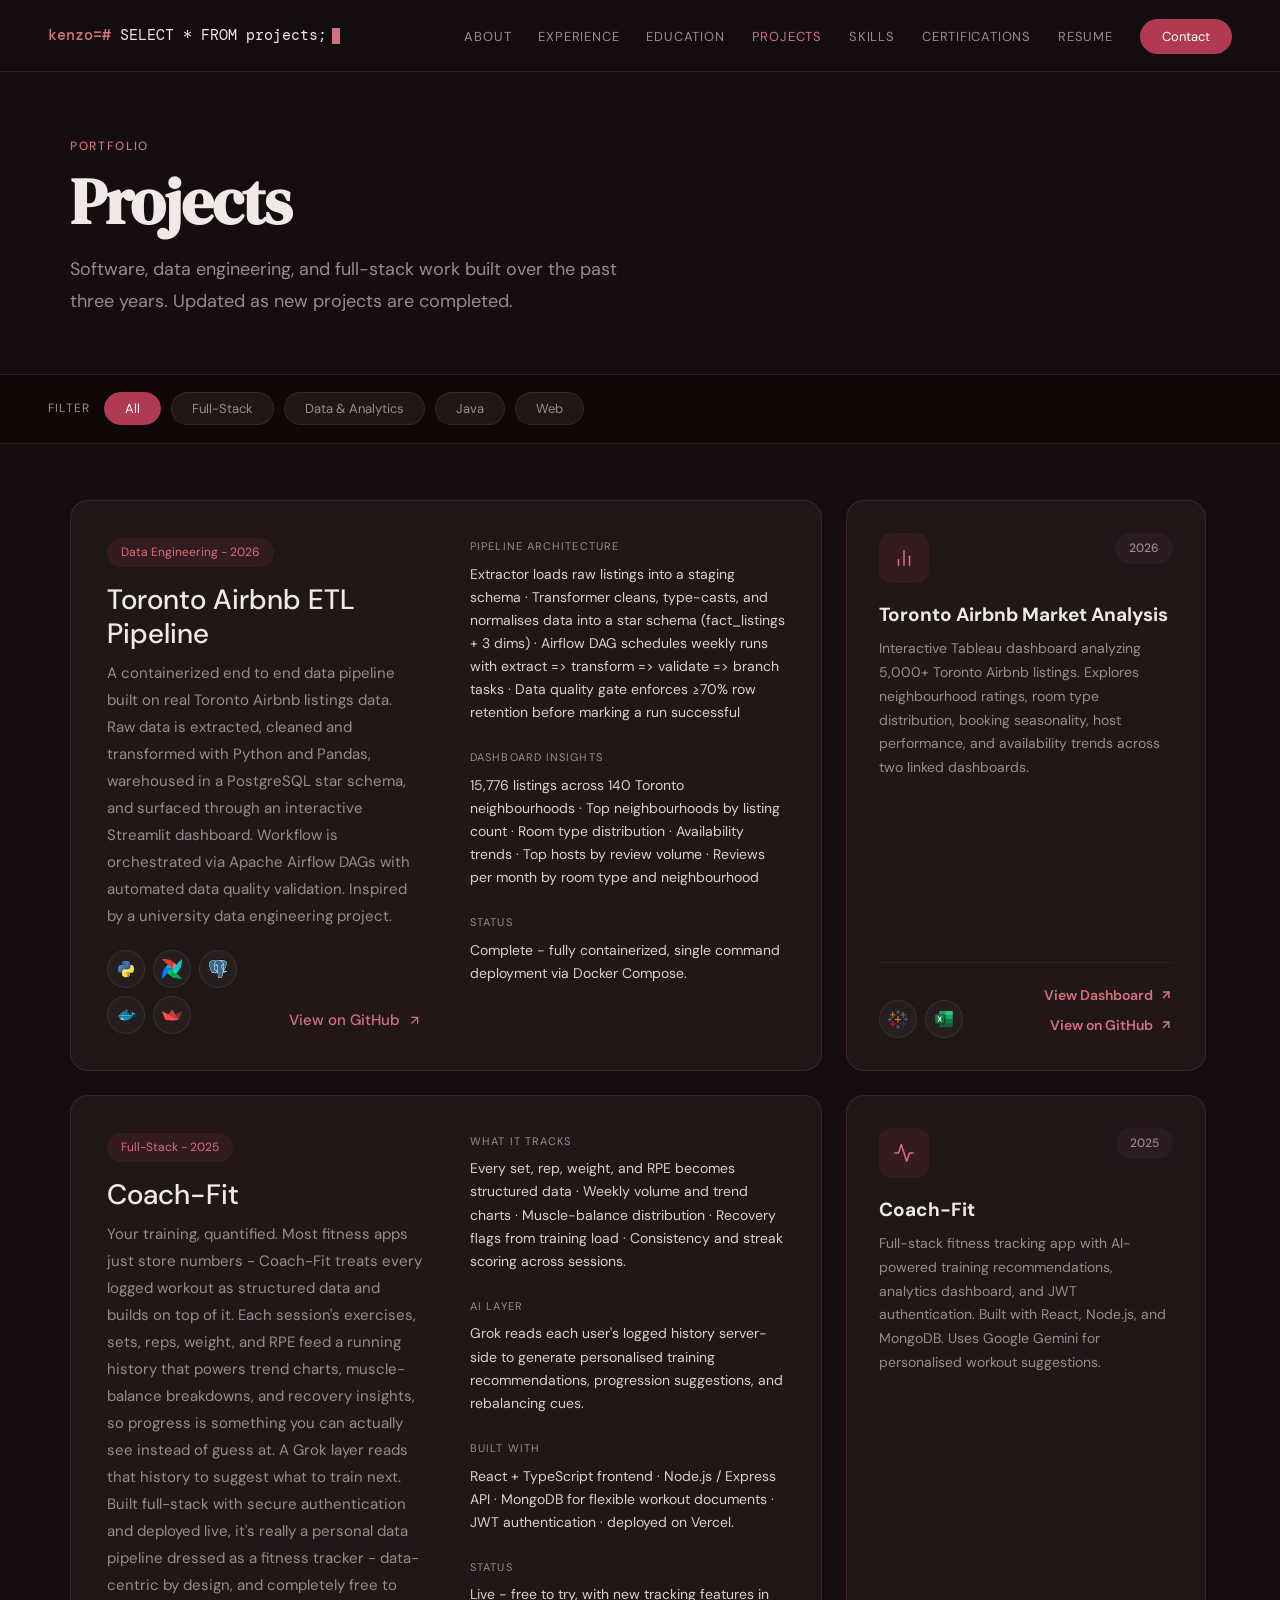
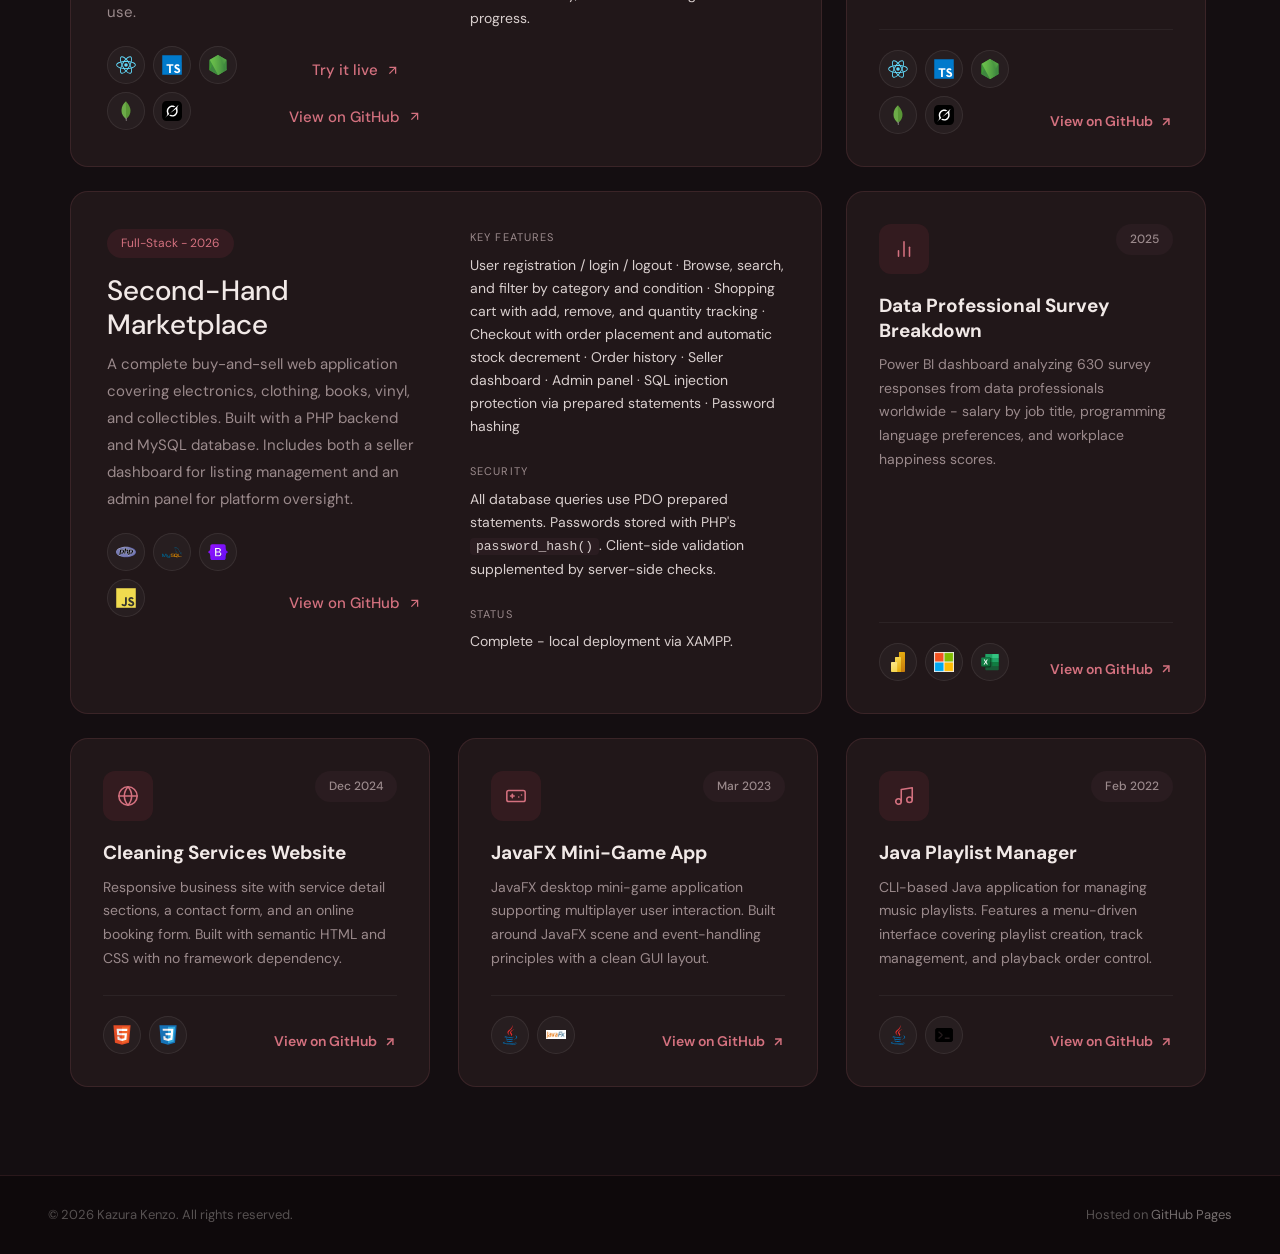
==== commit f161d0ff: "Update + New CV Same same but different" ====
--- a/projects.html
+++ b/projects.html
@@ -8,23 +8,24 @@
   <link rel="icon" type="image/x-icon" href="favicon.ico" />
   <link rel="preconnect" href="https://fonts.googleapis.com" />
   <link rel="preconnect" href="https://fonts.gstatic.com" crossorigin />
-  <link href="https://fonts.googleapis.com/css2?family=DM+Serif+Display:ital@0;1&family=DM+Sans:wght@300;400;500&display=swap" rel="stylesheet" />
-  <link rel="stylesheet" href="assets/css/style.css" />
-  <style>
-    .badge-tags { display: flex; gap: 6px; flex-wrap: wrap; margin-bottom: 1.1rem; }
-    .badge-tags img { height: 22px; border-radius: 4px; }
-  </style>
+  <link href="https://fonts.googleapis.com/css2?family=DM+Serif+Display:ital@0;1&family=DM+Sans:wght@300;400;500&family=DM+Mono:wght@400;500&display=swap" rel="stylesheet" />  <link rel="stylesheet" href="assets/css/style.css" />
 </head>
 <body>
 
   <!-- NAV -->
-  <nav>
-    <a href="index.html" class="nav-logo">Kazura Kenzo</a>
+<nav>
+    <a href="/" class="nav-logo" aria-label="Kazura Kenzo - home">
+      <span class="logo-prompt">kenzo=#</span><span class="logo-query"> SELECT * FROM projects;</span><span class="logo-caret"></span>
+    </a>
     <ul class="nav-links">
-      <li><a href="index.html#experience">Experience</a></li>
-      <li><a href="projects.html" class="active">Projects</a></li>
-      <li><a href="index.html#skills">Skills</a></li>
-      <li><a href="index.html#contact" class="nav-cta">Contact</a></li>
+      <li><a href="/#about">About</a></li>
+      <li><a href="/#experience">Experience</a></li>
+      <li><a href="/#education">Education</a></li>
+      <li><a href="/projects" class="active">Projects</a></li>
+      <li><a href="/#skills">Skills</a></li>
+      <li><a href="/#certifications">Certifications</a></li>
+      <li><a href="assets/Kazura Kenzo's CV.pdf" target="_blank" rel="noopener">Resume</a></li>
+      <li><a href="/#contact" class="nav-cta">Contact</a></li>
     </ul>
   </nav>
 
@@ -47,285 +48,291 @@
     <button class="filter-btn" data-filter="web">Web</button>
   </div>
 
-  <!-- PROJECTS GRID -->
-  <div class="projects-page-body">
-    <div class="projects-all-grid" id="projects-grid">
-
-      <!-- FEATURED: Toronto Airbnb ETL Pipeline -->
-      <a href="https://github.com/kenzokaz/toronto-airbnb-etl-pipeline" target="_blank" rel="noopener"
-         class="project-card-featured fade-up"
-         id="etl"
-         data-category="data"
-         style="transition-delay:0.04s">
-        <div class="featured-left">
-          <span class="featured-badge">Data Engineering - 2026</span>
-          <div class="featured-title">Toronto Airbnb ETL Pipeline</div>
-          <p class="featured-desc">
-            A containerized end to end data pipeline built on real Toronto Airbnb listings data. Raw data is extracted, cleaned and transformed with Python and Pandas, warehoused in a PostgreSQL star schema, and surfaced through an interactive Streamlit dashboard. Workflow is orchestrated via Apache Airflow DAGs with automated data quality validation. Inspired by a university data engineering project.
-          </p>
-          <div class="badge-tags">
-            <img src="https://img.shields.io/badge/Python-3776AB?style=flat-square&logo=python&logoColor=white" alt="Python"/>
-            <img src="https://img.shields.io/badge/Apache%20Airflow-017CEE?style=flat-square&logo=apacheairflow&logoColor=white" alt="Airflow"/>
-            <img src="https://img.shields.io/badge/PostgreSQL-4169E1?style=flat-square&logo=postgresql&logoColor=white" alt="PostgreSQL"/>
-            <img src="https://img.shields.io/badge/Docker-2496ED?style=flat-square&logo=docker&logoColor=white" alt="Docker"/>
-            <img src="https://img.shields.io/badge/Streamlit-FF4B4B?style=flat-square&logo=streamlit&logoColor=white" alt="Streamlit"/>
-            <img src="https://img.shields.io/badge/Pandas-150458?style=flat-square&logo=pandas&logoColor=white" alt="Pandas"/>
-          </div>
-          <span class="featured-link">
-            View on GitHub
-            <svg viewBox="0 0 24 24"><line x1="7" y1="17" x2="17" y2="7"/><polyline points="7 7 17 7 17 17"/></svg>
-          </span>
-        </div>
-        <div class="featured-right">
-          <div class="featured-detail-label">Pipeline architecture</div>
-          <div class="featured-detail-value">
-            Extractor loads raw listings into a staging schema · Transformer cleans, type-casts, and normalises data into a star schema (fact_listings + 3 dims) · Airflow DAG schedules weekly runs with extract => transform => validate => branch tasks · Data quality gate enforces ≥70% row retention before marking a run successful
-          </div>
-          <div class="featured-detail-label">Dashboard insights</div>
-          <div class="featured-detail-value">
-            15,776 listings across 140 Toronto neighbourhoods · Top neighbourhoods by listing count · Room type distribution · Availability trends · Top hosts by review volume · Reviews per month by room type and neighbourhood
-          </div>
-          <div class="featured-detail-label">Status</div>
-          <div class="featured-detail-value">Complete - fully containerized, single command deployment via Docker Compose.</div>
-        </div>
-      </a>
-
-            <!-- Toronto Airbnb Market Analysis -->
-      <div class="project-card fade-up"
-         id="airbnb"
-         data-category="data"
-         style="transition-delay:0.06s">
-        <div class="card-top">
-          <div class="card-type-icon">📊</div>
-          <span class="card-date-badge">2026</span>
-        </div>
-        <div class="card-title">Toronto Airbnb Market Analysis</div>
-        <div class="card-desc">
-          Interactive Tableau dashboard analyzing 5,000+ Toronto Airbnb listings.
-          Explores neighbourhood ratings, room type distribution, booking
-          seasonality, host performance, and availability trends across two
-          linked dashboards.
-        </div>
-        <div class="badge-tags">
-          <img src="https://img.shields.io/badge/Tableau-E97627?style=flat-square&logo=tableau&logoColor=white" alt="Tableau"/>
-          <img src="https://img.shields.io/badge/Excel-217346?style=flat-square&logo=microsoftexcel&logoColor=white" alt="Excel"/>
-        </div>
-        <div style="display:flex; gap:0.75rem; margin-top:auto;">
+<div class="projects-page-body">
+  <div class="projects-all-grid" id="projects-grid">
+
+    <a href="https://github.com/kenzokaz/toronto-airbnb-etl-pipeline" target="_blank" rel="noopener"
+       class="project-card-featured fade-up"
+       id="etl"
+       data-category="data"
+       style="transition-delay:0.04s">
+      <div class="featured-left">
+        <span class="featured-badge">Data Engineering - 2026</span>
+        <div class="featured-title">Toronto Airbnb ETL Pipeline</div>
+        <p class="featured-desc">
+          A containerized end to end data pipeline built on real Toronto Airbnb listings data. Raw data is extracted, cleaned and transformed with Python and Pandas, warehoused in a PostgreSQL star schema, and surfaced through an interactive Streamlit dashboard. Workflow is orchestrated via Apache Airflow DAGs with automated data quality validation. Inspired by a university data engineering project.
+        </p>
+        
+        <div class="card-footer" style="border-top: none; padding-top: 0; margin-top: auto; width: 100%;">
+          <div class="card-tags">
+            <div class="tech-icon-circle" title="Python"><img src="assets/icons/python.svg" alt="Python"/></div>
+            <div class="tech-icon-circle" title="Apache Airflow"><img src="assets/icons/airflow.svg" alt="Airflow"/></div>
+            <div class="tech-icon-circle" title="PostgreSQL"><img src="assets/icons/postgresql.svg" alt="PostgreSQL"/></div>
+            <div class="tech-icon-circle" title="Docker"><img src="assets/icons/docker.svg" alt="Docker"/></div>
+            <div class="tech-icon-circle" title="Streamlit"><img src="assets/icons/Streamlit.svg" alt="Streamlit"/></div>
+          </div>
+          <div class="card-links-group">
+            <span class="featured-link">
+              View on GitHub
+              <svg viewBox="0 0 24 24"><line x1="7" y1="17" x2="17" y2="7"/><polyline points="7 7 17 7 17 17"/></svg>
+            </span>
+          </div>
+        </div>
+      </div>
+      <div class="featured-right">
+        <div class="featured-detail-label">Pipeline architecture</div>
+        <div class="featured-detail-value">
+          Extractor loads raw listings into a staging schema · Transformer cleans, type-casts, and normalises data into a star schema (fact_listings + 3 dims) · Airflow DAG schedules weekly runs with extract => transform => validate => branch tasks · Data quality gate enforces ≥70% row retention before marking a run successful
+        </div>
+        <div class="featured-detail-label">Dashboard insights</div>
+        <div class="featured-detail-value">
+          15,776 listings across 140 Toronto neighbourhoods · Top neighbourhoods by listing count · Room type distribution · Availability trends · Top hosts by review volume · Reviews per month by room type and neighbourhood
+        </div>
+        <div class="featured-detail-label">Status</div>
+        <div class="featured-detail-value">Complete - fully containerized, single command deployment via Docker Compose.</div>
+      </div>
+    </a>
+
+    <div class="project-card fade-up" id="airbnb" data-category="data" style="transition-delay:0.06s">
+      <div class="card-top">
+        <div class="card-type-icon"><svg viewBox="0 0 24 24"><line x1="18" y1="20" x2="18" y2="10"/><line x1="12" y1="20" x2="12" y2="4"/><line x1="6" y1="20" x2="6" y2="14"/></svg></div>
+        <span class="card-date-badge">2026</span>
+      </div>
+      <div class="card-title">Toronto Airbnb Market Analysis</div>
+      <div class="card-desc">
+        Interactive Tableau dashboard analyzing 5,000+ Toronto Airbnb listings. Explores neighbourhood ratings, room type distribution, booking seasonality, host performance, and availability trends across two linked dashboards.
+      </div>
+      
+      <div class="card-footer">
+        <div class="card-tags">
+          <div class="tech-icon-circle" title="Tableau"><img src="assets/icons/tableau.svg" alt="Tableau"/></div>
+          <div class="tech-icon-circle" title="Microsoft Excel"><img src="assets/icons/excel.svg" alt="Excel"/></div>
+        </div>
+        <div class="card-links-group">
+          <a href="https://public.tableau.com/app/profile/kazura.kenzo/viz/TorontoAirbnbMarketAnalysisOverview/Dashboard1_1?publish=yes" target="_blank" rel="noopener" class="card-link">
+            View Dashboard <svg viewBox="0 0 24 24"><line x1="7" y1="17" x2="17" y2="7"/><polyline points="7 7 17 7 17 17"/></svg>
+          </a>
           <a href="https://github.com/kenzokaz/Toronto-airbnb-market-analysis" target="_blank" rel="noopener" class="card-link">
-            View on GitHub
-            <svg viewBox="0 0 24 24"><line x1="7" y1="17" x2="17" y2="7"/><polyline points="7 7 17 7 17 17"/></svg>
+            View on GitHub <svg viewBox="0 0 24 24"><line x1="7" y1="17" x2="17" y2="7"/><polyline points="7 7 17 7 17 17"/></svg>
           </a>
-          <a href="https://public.tableau.com/app/profile/kazura.kenzo/viz/TorontoAirbnbMarketAnalysisOverview/Dashboard1_1?publish=yes" target="_blank" rel="noopener" class="card-link">
-            View Dashboard
-            <svg viewBox="0 0 24 24"><line x1="7" y1="17" x2="17" y2="7"/><polyline points="7 7 17 7 17 17"/></svg>
-          </a>
-        </div>
-      </div>
-
-      <!-- FEATURED: TTC Bus Delay Dashboard -->
-      <a href="https://github.com/kenzokaz/ttc-bus-delay-powerbi" target="_blank" rel="noopener"
-         class="project-card-featured fade-up"
-         id="ttc"
-         data-category="data"
+        </div>
+      </div>
+    </div>
+
+<div class="project-card-featured fade-up"
+         id="coachfit"
+         data-category="fullstack"
          style="transition-delay:0.05s">
-        <div class="featured-left">
-          <span class="featured-badge">Data Analytics - 2025</span>
-          <div class="featured-title">TTC Bus Delay Dashboard</div>
-          <p class="featured-desc">
-            Power BI dashboard analyzing 58,000+ TTC bus delay incidents across Toronto in 2025. Uncovers patterns in delay causes, affected routes, time of week trends, and directional breakdowns using City of Toronto open data. Built with Power Query for data cleaning and transformation.
-          </p>
-          <div class="badge-tags">
-            <img src="https://img.shields.io/badge/Power%20BI-F2C811?style=flat-square&logo=powerbi&logoColor=black" alt="Power BI"/>
-            <img src="https://img.shields.io/badge/Power%20Query-285192?style=flat-square&logo=microsoft&logoColor=white" alt="Power Query"/>
-            <img src="https://img.shields.io/badge/DAX-F2C811?style=flat-square&logo=powerbi&logoColor=black" alt="DAX"/>
-          </div>
-          <span class="featured-link">
-            View on GitHub
-            <svg viewBox="0 0 24 24"><line x1="7" y1="17" x2="17" y2="7"/><polyline points="7 7 17 7 17 17"/></svg>
-          </span>
-        </div>
-        <div class="featured-right">
-          <div class="featured-detail-label">Dashboard visuals</div>
-          <div class="featured-detail-value">
-            Top 10 most delayed routes by average delay · Delays by day of week · Monthly delay trend line chart · Top 5 delay causes (donut) · Delay by direction (N/S/E/W) · KPI cards for max, average, and total incidents
-          </div>
-          <div class="featured-detail-label">Key findings</div>
-          <div class="featured-detail-value">
-            97 Yonge is the most delayed route · Sundays have the highest average delays · Emergency operator issues (EFO) account for 44% of all incidents · Southbound buses experience the longest delays
-          </div>
-          <div class="featured-detail-label">Status</div>
-          <div class="featured-detail-value">Complete - built entirely in Power BI Desktop using City of Toronto 2025 open data.</div>
-        </div>
-      </a>
-
-            <!-- Coach-Fit -->
-      <a href="https://github.com/Davidonwukwe/coach-fit" target="_blank" rel="noopener"
-         class="project-card fade-up"
-         id="coachfit"
-         data-category="fullstack">
-        <div class="card-top">
-          <div class="card-type-icon">🏋️</div>
-          <span class="card-date-badge">2025</span>
-        </div>
-        <div class="card-title">Coach-Fit</div>
-        <div class="card-desc">
-          Full-stack fitness tracking app with AI-powered training recommendations, analytics dashboard, and JWT authentication. Built with React, Node.js, and MongoDB. Uses Google Gemini for personalised workout suggestions.
-        </div>
-        <div class="badge-tags">
-          <img src="https://img.shields.io/badge/React-20232A?style=flat-square&logo=react&logoColor=61DAFB" alt="React"/>
-          <img src="https://img.shields.io/badge/TypeScript-3178C6?style=flat-square&logo=typescript&logoColor=white" alt="TypeScript"/>
-          <img src="https://img.shields.io/badge/Node.js-339933?style=flat-square&logo=nodedotjs&logoColor=white" alt="Node.js"/>
-          <img src="https://img.shields.io/badge/MongoDB-47A248?style=flat-square&logo=mongodb&logoColor=white" alt="MongoDB"/>
-          <img src="https://img.shields.io/badge/Gemini-4285F4?style=flat-square&logo=google&logoColor=white" alt="Gemini"/>
-        </div>
-        <span class="card-link" style="margin-top:auto;">
-          View on GitHub
-          <svg viewBox="0 0 24 24"><line x1="7" y1="17" x2="17" y2="7"/><polyline points="7 7 17 7 17 17"/></svg>
-        </span>
-      </a>
-
-      <!-- FEATURED: Marketplace -->
-      <a href="https://github.com/kenzokaz/second-marketplace" target="_blank" rel="noopener"
-         class="project-card-featured fade-up"
-         id="marketplace"
-         data-category="fullstack"
-         style="transition-delay:0.08s">
-        <div class="featured-left">
-          <span class="featured-badge">Full-Stack - 2026</span>
-          <div class="featured-title">Second-Hand Marketplace</div>
-          <p class="featured-desc">
-            A complete buy-and-sell web application covering electronics, clothing, books, vinyl, and collectibles. Built with a PHP backend and MySQL database. Includes both a seller dashboard for listing management and an admin panel for platform oversight.
-          </p>
-          <div class="badge-tags">
-            <img src="https://img.shields.io/badge/PHP-777BB4?style=flat-square&logo=php&logoColor=white" alt="PHP"/>
-            <img src="https://img.shields.io/badge/MySQL-4479A1?style=flat-square&logo=mysql&logoColor=white" alt="MySQL"/>
-            <img src="https://img.shields.io/badge/Bootstrap%205-7952B3?style=flat-square&logo=bootstrap&logoColor=white" alt="Bootstrap 5"/>
-            <img src="https://img.shields.io/badge/JavaScript-F7DF1E?style=flat-square&logo=javascript&logoColor=black" alt="JavaScript"/>
-          </div>
-          <span class="featured-link">
-            View on GitHub
-            <svg viewBox="0 0 24 24"><line x1="7" y1="17" x2="17" y2="7"/><polyline points="7 7 17 7 17 17"/></svg>
-          </span>
-        </div>
-        <div class="featured-right">
-          <div class="featured-detail-label">Key features</div>
-          <div class="featured-detail-value">
-            User registration / login / logout · Browse, search, and filter by category and condition ·
-            Shopping cart with add, remove, and quantity tracking · Checkout with order placement and
-            automatic stock decrement · Order history · Seller dashboard · Admin panel ·
-            SQL injection protection via prepared statements · Password hashing
-          </div>
-          <div class="featured-detail-label">Security</div>
-          <div class="featured-detail-value">
-            All database queries use PDO prepared statements. Passwords stored with PHP's
-            <code>password_hash()</code>. Client-side validation supplemented by server-side checks.
-          </div>
-          <div class="featured-detail-label">Status</div>
-          <div class="featured-detail-value">Complete - local deployment via XAMPP.</div>
-        </div>
-      </a>
-
-      <!-- Data Professional Survey Breakdown -->
-      <a href="https://github.com/kenzokaz/data-professional-survey-powerbi" target="_blank" rel="noopener"
-         class="project-card fade-up"
-         id="survey"
-         data-category="data"
-         style="transition-delay:0.07s">
-        <div class="card-top">
-          <div class="card-type-icon">📊</div>
-          <span class="card-date-badge">2025</span>
-        </div>
-        <div class="card-title">Data Professional Survey Breakdown</div>
-        <div class="card-desc">
-          Power BI dashboard analyzing 630 survey responses from data professionals worldwide -
-          salary by job title, programming language preferences, and workplace happiness scores.
-        </div>
-        <div class="badge-tags">
-          <img src="https://img.shields.io/badge/Power%20BI-F2C811?style=flat-square&logo=powerbi&logoColor=black" alt="Power BI"/>
-          <img src="https://img.shields.io/badge/Power%20Query-285192?style=flat-square&logo=microsoft&logoColor=white" alt="Power Query"/>
-        </div>
-        <span class="card-link" style="margin-top:auto;">
-          View on GitHub
-          <svg viewBox="0 0 24 24"><line x1="7" y1="17" x2="17" y2="7"/><polyline points="7 7 17 7 17 17"/></svg>
-        </span>
-      </a>
-
-
-      <!-- Cleaning Website -->
-      <a href="https://github.com/kenzokaz/Cleaning-Services-Website" target="_blank" rel="noopener"
-         class="project-card fade-up"
-         data-category="web"
-         style="transition-delay:0.08s">
-        <div class="card-top">
-          <div class="card-type-icon">🌐</div>
-          <span class="card-date-badge">Dec 2024</span>
-        </div>
-        <div class="card-title">Cleaning Services Website</div>
-        <div class="card-desc">
-          Responsive business site with service detail sections, a contact form, and an online booking form. Built with semantic HTML and CSS with no framework dependency.
-        </div>
-        <div class="badge-tags">
-          <img src="https://img.shields.io/badge/HTML5-E34F26?style=flat-square&logo=html5&logoColor=white" alt="HTML5"/>
-          <img src="https://img.shields.io/badge/CSS3-1572B6?style=flat-square&logo=css3&logoColor=white" alt="CSS3"/>
-        </div>
-        <span class="card-link" style="margin-top:auto;">
-          View on GitHub
-          <svg viewBox="0 0 24 24"><line x1="7" y1="17" x2="17" y2="7"/><polyline points="7 7 17 7 17 17"/></svg>
-        </span>
-      </a>
-
-      <!-- JavaFX Mini-game -->
-      <a href="https://github.com/kenzokaz/MiniGames-" target="_blank" rel="noopener"
-         class="project-card fade-up"
-         data-category="java"
-         style="transition-delay:0.12s">
-        <div class="card-top">
-          <div class="card-type-icon">🎮</div>
-          <span class="card-date-badge">Mar 2023</span>
-        </div>
-        <div class="card-title">JavaFX Mini-Game App</div>
-        <div class="card-desc">
-          JavaFX desktop mini-game application supporting multiplayer user interaction. Built around JavaFX scene and event-handling principles with a clean GUI layout.
-        </div>
-        <div class="badge-tags">
-          <img src="https://img.shields.io/badge/Java-ED8B00?style=flat-square&logo=openjdk&logoColor=white" alt="Java"/>
-          <img src="https://img.shields.io/badge/JavaFX-ED8B00?style=flat-square&logo=openjdk&logoColor=white" alt="JavaFX"/>
-        </div>
-        <span class="card-link" style="margin-top:auto;">
-          View on GitHub
-          <svg viewBox="0 0 24 24"><line x1="7" y1="17" x2="17" y2="7"/><polyline points="7 7 17 7 17 17"/></svg>
-        </span>
-      </a>
-
-      <!-- Playlist Manager -->
-      <a href="https://github.com/kenzokaz/Java-Music-PlayList-App-" target="_blank" rel="noopener"
-         class="project-card fade-up"
-         data-category="java"
-         style="transition-delay:0.16s">
-        <div class="card-top">
-          <div class="card-type-icon">🎵</div>
-          <span class="card-date-badge">Feb 2022</span>
-        </div>
-        <div class="card-title">Java Playlist Manager</div>
-        <div class="card-desc">
-          CLI-based Java application for managing music playlists. Features a menu-driven interface covering playlist creation, track management, and playback order control.
-        </div>
-        <div class="badge-tags">
-          <img src="https://img.shields.io/badge/Java-ED8B00?style=flat-square&logo=openjdk&logoColor=white" alt="Java"/>
-          <img src="https://img.shields.io/badge/CLI-4D4D4D?style=flat-square&logo=windowsterminal&logoColor=white" alt="CLI"/>
-        </div>
-        <span class="card-link" style="margin-top:auto;">
-          View on GitHub
-          <svg viewBox="0 0 24 24"><line x1="7" y1="17" x2="17" y2="7"/><polyline points="7 7 17 7 17 17"/></svg>
-        </span>
-      </a>
-
+      <div class="featured-left">
+        <span class="featured-badge">Full-Stack - 2025</span>
+        <div class="featured-title">Coach-Fit</div>
+       <p class="featured-desc">
+          Your training, quantified. Most fitness apps just store numbers - Coach-Fit treats every logged workout as structured data and builds on top of it. Each session's exercises, sets, reps, weight, and RPE feed a running history that powers trend charts, muscle-balance breakdowns, and recovery insights, so progress is something you can actually see instead of guess at. A Grok layer reads that history to suggest what to train next. Built full-stack with secure authentication and deployed live, it's really a personal data pipeline dressed as a fitness tracker - data-centric by design, and completely free to use.
+        </p>
+
+        <div class="card-footer" style="border-top: none; padding-top: 0; margin-top: auto; width: 100%;">
+          <div class="card-tags">
+            <div class="tech-icon-circle" title="React"><img src="assets/icons/react.svg" alt="React"/></div>
+            <div class="tech-icon-circle" title="TypeScript"><img src="assets/icons/typescript.svg" alt="TypeScript"/></div>
+            <div class="tech-icon-circle" title="Node.js"><img src="assets/icons/nodejs.svg" alt="Node.js"/></div>
+            <div class="tech-icon-circle" title="MongoDB"><img src="assets/icons/mongodb-icon.svg" alt="MongoDB"/></div>
+            <div class="tech-icon-circle" title="Grok"><img src="assets/icons/Grok-logo.svg" alt="Grok"/></div>
+          </div>
+          <div class="card-links-group">
+            <a href="https://coach-fit-one.vercel.app" target="_blank" rel="noopener" class="featured-link">
+              Try it live <svg viewBox="0 0 24 24"><line x1="7" y1="17" x2="17" y2="7"/><polyline points="7 7 17 7 17 17"/></svg>
+            </a>
+            <a href="https://github.com/kenzokaz/Coach-Fit." target="_blank" rel="noopener" class="featured-link">
+              View on GitHub <svg viewBox="0 0 24 24"><line x1="7" y1="17" x2="17" y2="7"/><polyline points="7 7 17 7 17 17"/></svg>
+            </a>
+          </div>
+        </div>
+      </div>
+      <div class="featured-right">
+        <div class="featured-detail-label">What it tracks</div>
+        <div class="featured-detail-value">
+          Every set, rep, weight, and RPE becomes structured data · Weekly volume and trend charts · Muscle-balance distribution · Recovery flags from training load · Consistency and streak scoring across sessions.
+        </div>
+        <div class="featured-detail-label">AI layer</div>
+        <div class="featured-detail-value">
+          Grok reads each user's logged history server-side to generate personalised training recommendations, progression suggestions, and rebalancing cues.
+        </div>
+        <div class="featured-detail-label">Built with</div>
+        <div class="featured-detail-value">
+          React + TypeScript frontend · Node.js / Express API · MongoDB for flexible workout documents · JWT authentication · deployed on Vercel.
+        </div>
+        <div class="featured-detail-label">Status</div>
+        <div class="featured-detail-value">Live - free to try, with new tracking features in progress.</div>
+      </div>
     </div>
+
+    
+    <a href="https://github.com/Davidonwukwe/coach-fit" target="_blank" rel="noopener" class="project-card fade-up" id="coachfit" data-category="fullstack">
+      <div class="card-top">
+        <div class="card-type-icon"><svg viewBox="0 0 24 24"><polyline points="22 12 18 12 15 21 9 3 6 12 2 12"/></svg></div>
+        <span class="card-date-badge">2025</span>
+      </div>
+      <div class="card-title">Coach-Fit</div>
+      <div class="card-desc">
+        Full-stack fitness tracking app with AI-powered training recommendations, analytics dashboard, and JWT authentication. Built with React, Node.js, and MongoDB. Uses Google Gemini for personalised workout suggestions.
+      </div>
+      
+      <div class="card-footer">
+        <div class="card-tags">
+          <div class="tech-icon-circle" title="React"><img src="assets/icons/react.svg" alt="React"/></div>
+          <div class="tech-icon-circle" title="TypeScript"><img src="assets/icons/typescript.svg" alt="TypeScript"/></div>
+          <div class="tech-icon-circle" title="Node.js"><img src="assets/icons/nodejs.svg" alt="Node.js"/></div>
+          <div class="tech-icon-circle" title="MongoDB"><img src="assets/icons/mongodb-icon.svg" alt="MongoDB"/></div>
+          <div class="tech-icon-circle" title="Gemini"><img src="assets/icons/Grok-logo.svg" alt="Gemini"/></div>
+        </div>
+        <div class="card-links-group">
+          <span class="card-link">
+            View on GitHub <svg viewBox="0 0 24 24"><line x1="7" y1="17" x2="17" y2="7"/><polyline points="7 7 17 7 17 17"/></svg>
+          </span>
+        </div>
+      </div>
+    </a>
+
+    <a href="https://github.com/kenzokaz/second-marketplace" target="_blank" rel="noopener"
+       class="project-card-featured fade-up"
+       id="marketplace"
+       data-category="fullstack"
+       style="transition-delay:0.08s">
+      <div class="featured-left">
+        <span class="featured-badge">Full-Stack - 2026</span>
+        <div class="featured-title">Second-Hand Marketplace</div>
+        <p class="featured-desc">
+          A complete buy-and-sell web application covering electronics, clothing, books, vinyl, and collectibles. Built with a PHP backend and MySQL database. Includes both a seller dashboard for listing management and an admin panel for platform oversight.
+        </p>
+        
+        <div class="card-footer" style="border-top: none; padding-top: 0; margin-top: auto; width: 100%;">
+          <div class="card-tags">
+            <div class="tech-icon-circle" title="PHP"><img src="assets/icons/php.svg" alt="PHP"/></div>
+            <div class="tech-icon-circle" title="MySQL"><img src="assets/icons/mysql.svg" alt="MySQL"/></div>
+            <div class="tech-icon-circle" title="Bootstrap 5"><img src="assets/icons/bootstrap.svg" alt="Bootstrap"/></div>
+            <div class="tech-icon-circle" title="JavaScript"><img src="assets/icons/javascript.svg" alt="JavaScript"/></div>
+          </div>
+          <div class="card-links-group">
+            <span class="featured-link">
+              View on GitHub
+              <svg viewBox="0 0 24 24"><line x1="7" y1="17" x2="17" y2="7"/><polyline points="7 7 17 7 17 17"/></svg>
+            </span>
+          </div>
+        </div>
+      </div>
+      <div class="featured-right">
+        <div class="featured-detail-label">Key features</div>
+        <div class="featured-detail-value">
+          User registration / login / logout · Browse, search, and filter by category and condition · Shopping cart with add, remove, and quantity tracking · Checkout with order placement and automatic stock decrement · Order history · Seller dashboard · Admin panel · SQL injection protection via prepared statements · Password hashing
+        </div>
+        <div class="featured-detail-label">Security</div>
+        <div class="featured-detail-value">
+          All database queries use PDO prepared statements. Passwords stored with PHP's <code>password_hash()</code>. Client-side validation supplemented by server-side checks.
+        </div>
+        <div class="featured-detail-label">Status</div>
+        <div class="featured-detail-value">Complete - local deployment via XAMPP.</div>
+      </div>
+    </a>
+
+    <a href="https://github.com/kenzokaz/data-professional-survey-powerbi" target="_blank" rel="noopener" class="project-card fade-up" id="survey" data-category="data" style="transition-delay:0.07s">
+      <div class="card-top">
+        <div class="card-type-icon"><svg viewBox="0 0 24 24"><line x1="18" y1="20" x2="18" y2="10"/><line x1="12" y1="20" x2="12" y2="4"/><line x1="6" y1="20" x2="6" y2="14"/></svg></div>
+        <span class="card-date-badge">2025</span>
+      </div>
+      <div class="card-title">Data Professional Survey Breakdown</div>
+      <div class="card-desc">
+        Power BI dashboard analyzing 630 survey responses from data professionals worldwide - salary by job title, programming language preferences, and workplace happiness scores.
+      </div>
+      
+      <div class="card-footer">
+        <div class="card-tags">
+          <div class="tech-icon-circle" title="Power BI"><img src="assets/icons/powerbi.svg" alt="Power BI"/></div>
+          <div class="tech-icon-circle" title="Microsoft Office / Query"><img src="assets/icons/Microsoft_logo.png" alt="Power Query"/></div>
+          <div class="tech-icon-circle" title="Microsoft Excel"><img src="assets/icons/excel.svg" alt="Excel"/></div>
+        </div>
+        <div class="card-links-group">
+          <span class="card-link">
+            View on GitHub <svg viewBox="0 0 24 24"><line x1="7" y1="17" x2="17" y2="7"/><polyline points="7 7 17 7 17 17"/></svg>
+          </span>
+        </div>
+      </div>
+    </a>
+
+    <a href="https://github.com/kenzokaz/Cleaning-Services-Website" target="_blank" rel="noopener" class="project-card fade-up" data-category="web" style="transition-delay:0.08s">
+      <div class="card-top">
+        <div class="card-type-icon"><svg viewBox="0 0 24 24"><circle cx="12" cy="12" r="10"/><line x1="2" y1="12" x2="22" y2="12"/><path d="M12 2a15.3 15.3 0 0 1 4 10 15.3 15.3 0 0 1-4 10 15.3 15.3 0 0 1-4-10 15.3 15.3 0 0 1 4-10z"/></svg></div>
+        <span class="card-date-badge">Dec 2024</span>
+      </div>
+      <div class="card-title">Cleaning Services Website</div>
+      <div class="card-desc">
+        Responsive business site with service detail sections, a contact form, and an online booking form. Built with semantic HTML and CSS with no framework dependency.
+      </div>
+      
+      <div class="card-footer">
+        <div class="card-tags">
+          <div class="tech-icon-circle" title="HTML5"><img src="assets/icons/html5.svg" alt="HTML5"/></div>
+          <div class="tech-icon-circle" title="CSS3"><img src="assets/icons/CSS3.svg" alt="CSS3"/></div>
+        </div>
+        <div class="card-links-group">
+          <span class="card-link">
+            View on GitHub <svg viewBox="0 0 24 24"><line x1="7" y1="17" x2="17" y2="7"/><polyline points="7 7 17 7 17 17"/></svg>
+          </span>
+        </div>
+      </div>
+    </a>
+
+    <a href="https://github.com/kenzokaz/MiniGames-" target="_blank" rel="noopener" class="project-card fade-up" data-category="java" style="transition-delay:0.12s">
+      <div class="card-top">
+        <div class="card-type-icon"><svg viewBox="0 0 24 24"><line x1="6" y1="12" x2="10" y2="12"/><line x1="8" y1="10" x2="8" y2="14"/><line x1="15" y1="13" x2="15.01" y2="13"/><line x1="18" y1="11" x2="18.01" y2="11"/><rect x="2" y="6" width="20" height="12" rx="2"/></svg></div>
+        <span class="card-date-badge">Mar 2023</span>
+      </div>
+      <div class="card-title">JavaFX Mini-Game App</div>
+      <div class="card-desc">
+        JavaFX desktop mini-game application supporting multiplayer user interaction. Built around JavaFX scene and event-handling principles with a clean GUI layout.
+      </div>
+      
+      <div class="card-footer">
+        <div class="card-tags">
+          <div class="tech-icon-circle" title="Java"><img src="assets/icons/java.svg" alt="Java"/></div>
+          <div class="tech-icon-circle" title="JavaFX Framework"><img src="assets/icons/JavaFX_text_logo.png" alt="JavaFX"/></div>
+        </div>
+        <div class="card-links-group">
+          <span class="card-link">
+            View on GitHub <svg viewBox="0 0 24 24"><line x1="7" y1="17" x2="17" y2="7"/><polyline points="7 7 17 7 17 17"/></svg>
+          </span>
+        </div>
+      </div>
+    </a>
+
+    <a href="https://github.com/kenzokaz/Java-Music-PlayList-App-" target="_blank" rel="noopener" class="project-card fade-up" data-category="java" style="transition-delay:0.16s">
+      <div class="card-top">
+        <div class="card-type-icon"><svg viewBox="0 0 24 24"><path d="M9 18V5l12-2v13"/><circle cx="6" cy="18" r="3"/><circle cx="18" cy="16" r="3"/></svg></div>
+        <span class="card-date-badge">Feb 2022</span>
+      </div>
+      <div class="card-title">Java Playlist Manager</div>
+      <div class="card-desc">
+        CLI-based Java application for managing music playlists. Features a menu-driven interface covering playlist creation, track management, and playback order control.
+      </div>
+      
+      <div class="card-footer">
+        <div class="card-tags">
+          <div class="tech-icon-circle" title="Java"><img src="assets/icons/java.svg" alt="Java"/></div>
+          <div class="tech-icon-circle" title="Command Line Interface"><img src="assets/icons/command-line.png" alt="CLI"/></div>
+        </div>
+        <div class="card-links-group">
+          <span class="card-link">
+            View on GitHub <svg viewBox="0 0 24 24"><line x1="7" y1="17" x2="17" y2="7"/><polyline points="7 7 17 7 17 17"/></svg>
+          </span>
+        </div>
+      </div>
+    </a>
+
   </div>
+</div>
 
   <!-- FOOTER -->
   <footer>
-    <p>&copy; 2025 Kazura Kenzo. All rights reserved.</p>
+    <p>&copy; 2026 Kazura Kenzo. All rights reserved.</p>
     <p>Hosted on <a href="https://pages.github.com" target="_blank" rel="noopener">GitHub Pages</a></p>
   </footer>
 
--- a/assets/css/style.css
+++ b/assets/css/style.css
@@ -1,25 +1,27 @@
-/* ============================================================
-   KENZO PORTFOLIO — style.css
-   Author: Kazura Kenzo
-   ============================================================ */
+/* --------------------------------------
+   KENZO PORTFOLIO - style.css: Not all reflect intended design yet.
+   ------------------------------------ */
 
 *, *::before, *::after { box-sizing: border-box; margin: 0; padding: 0; }
 
 :root {
-  --burgundy:       #6B1A2A;
-  --burgundy-dark:  #4A0F1C;
-  --burgundy-mid:   #8B2035;
-  --burgundy-light: #C4596A;
-  --burgundy-pale:  #F5E8EA;
-  --cream:          #FAF7F4;
-  --offwhite:       #F2EDE8;
-  --charcoal:       #1C1C1E;
-  --text:           #2A2220;
-  --muted:          #7A6B6A;
-  --border:         rgba(107, 26, 42, 0.13);
+  /* palette */
+  --bg:           #140E11;   /* page background - near-black with wine cast */
+  --bg-soft:      #120707;   /* alternate sections, strips, filter bar */
+  --surface:      #211719;   /* cards */
+  --surface-2:    #2A1C20;   /* small chips on cards */
+  --wine:         #B03A52;   /* primary accent */
+  --wine-bright:  #D4717F;   /* hover / highlights */
+  --wine-deep:    #4A0F1C;   /* contact panel, footer */
+  --wine-tint:    rgba(176, 58, 82, 0.13);
+  --ink:          #F1E9E7;   /* headings */
+  --text:         #D9CFCE;   /* body */
+  --muted:        #9B8A8C;   /* secondary text */
+  --border:       rgba(212, 113, 127, 0.14);
 
   --font-display: 'DM Serif Display', Georgia, serif;
   --font-body:    'DM Sans', sans-serif;
+  --font-mono:    'DM Mono', 'Courier New', monospace;
 
   --radius-sm:  8px;
   --radius-md:  14px;
@@ -32,7 +34,7 @@
 
 body {
   font-family: var(--font-body);
-  background: var(--cream);
+  background: var(--bg);
   color: var(--text);
   font-size: 16px;
   line-height: 1.75;
@@ -43,27 +45,45 @@
   font-family: var(--font-display);
   letter-spacing: -0.02em;
   line-height: 1.1;
-  color: var(--charcoal);
+  color: var(--ink);
 }
 
 a { color: inherit; text-decoration: none; }
 
-/* ── UTILITIES ── */
+::selection { background: var(--wine); color: #fff; }
+
+/* ── utilities ── */
 .section-inner { max-width: 1140px; margin: 0 auto; }
+
+.section-header {
+  text-align: center;
+  margin-bottom: 3.5rem;
+  display: flex;
+  flex-direction: column;
+  align-items: center;
+  justify-content: center;
+}
 
 .section-eyebrow {
   font-family: var(--font-body);
   font-size: 12px;
   text-transform: uppercase;
   letter-spacing: 0.14em;
-  color: var(--burgundy);
+  color: var(--wine-bright);
   font-weight: 500;
   margin-bottom: 0.6rem;
 }
 
 .section-heading {
-  font-size: clamp(32px, 4vw, 52px);
+  font-size: clamp(36px, 5vw, 56px); 
+  font-weight: 800;
   margin-bottom: 1rem;
+  line-height: 1.1;
+}
+
+.section-heading .period {
+  color: var(--wine-bright);
+  margin-left: -2px;
 }
 
 .section-sub {
@@ -72,6 +92,8 @@
   max-width: 560px;
   line-height: 1.8;
   margin-bottom: 3rem;
+  margin-left: auto;  
+  margin-right: auto; 
 }
 
 .btn {
@@ -87,17 +109,17 @@
   transition: all var(--transition);
 }
 
-.btn-primary { background: var(--burgundy); color: #fff; }
-.btn-primary:hover { background: var(--burgundy-dark); transform: translateY(-1px); }
+.btn-primary { background: var(--wine); color: #fff; }
+.btn-primary:hover { background: var(--wine-bright); transform: translateY(-1px); }
 
 .btn-ghost {
   background: transparent;
   color: var(--text);
-  border: 1px solid rgba(107, 26, 42, 0.28);
-}
-.btn-ghost:hover { border-color: var(--burgundy-light); color: var(--burgundy); }
-
-/* ── ANIMATIONS ── */
+  border: 1px solid rgba(212, 113, 127, 0.35);
+}
+.btn-ghost:hover { border-color: var(--wine-bright); color: var(--wine-bright); }
+
+/*  animations */
 .fade-up {
   opacity: 0;
   transform: translateY(22px);
@@ -105,14 +127,19 @@
 }
 .fade-up.visible { opacity: 1; transform: translateY(0); }
 
-/* ══════════════════════════════
+@media (prefers-reduced-motion: reduce) {
+  .fade-up { opacity: 1; transform: none; transition: none; }
+  html { scroll-behavior: auto; }
+}
+
+/* -----------------
    NAV  (all pages)
-══════════════════════════════ */
+-------------------- */
 nav {
   position: fixed;
   top: 0; left: 0; right: 0;
   z-index: 100;
-  background: rgba(250, 247, 244, 0.94);
+  background: rgba(20, 14, 17, 0.92);
   backdrop-filter: blur(14px);
   -webkit-backdrop-filter: blur(14px);
   border-bottom: 1px solid var(--border);
@@ -120,19 +147,43 @@
   align-items: center;
   justify-content: space-between;
   padding: 0 3rem;
-  height: 64px;
+  height: 72px;
 }
 
 .nav-logo {
-  font-family: var(--font-display);
-  font-size: 20px;
-  color: var(--burgundy-dark);
-  letter-spacing: -0.01em;
+  font-family: var(--font-mono);
+  font-size: 14.5px;
+  color: var(--muted);
+  letter-spacing: 0;
+  display: inline-flex;
+  align-items: center;
+  white-space: nowrap;
+}
+
+.logo-prompt { color: var(--wine-bright); font-weight: 500; }
+.logo-query  { color: var(--ink); white-space: pre; }
+
+.logo-caret {
+  display: inline-block;
+  width: 8px;
+  height: 16px;
+  margin-left: 5px;
+  background: var(--wine-bright);
+  animation: caret-blink 1.1s steps(1) infinite;
+}
+
+@keyframes caret-blink {
+  0%, 49%  { opacity: 1; }
+  50%, 100% { opacity: 0; }
+}
+
+@media (prefers-reduced-motion: reduce) {
+  .logo-caret { animation: none; }
 }
 
 .nav-links {
   display: flex;
-  gap: 2.25rem;
+  gap: 1.7rem;
   list-style: none;
   align-items: center;
 }
@@ -145,38 +196,42 @@
   transition: color var(--transition);
 }
 .nav-links a:hover,
-.nav-links a.active { color: var(--burgundy); }
+.nav-links a.active { color: var(--wine-bright); }
 
 .nav-cta {
   font-size: 13px !important;
   padding: 9px 22px;
-  background: var(--burgundy);
+  background: var(--wine);
   color: #fff !important;
   border-radius: var(--radius-xl);
   text-transform: none !important;
   letter-spacing: 0 !important;
 }
-.nav-cta:hover { background: var(--burgundy-dark) !important; }
-
-/* ══════════════════════════════
-   FOOTER  (all pages)
-══════════════════════════════ */
+.nav-cta:hover { background: var(--wine-bright) !important; }
+
+/* ----------------------
+   footer  (all pages)
+----------------------- */
 footer {
-  background: var(--burgundy-dark);
-  border-top: 1px solid rgba(255,255,255,0.08);
+  background: #0E090B;
+  border-top: 1px solid var(--border);
   padding: 1.75rem 3rem;
   display: flex;
   justify-content: space-between;
   align-items: center;
 }
-footer p { font-size: 13px; color: rgba(255,255,255,0.35); }
-footer a { color: rgba(255,255,255,0.45); }
-footer a:hover { color: rgba(255,255,255,0.75); }
-
-/* ══════════════════════════════
+footer p { font-size: 13px; color: rgba(241, 233, 231, 0.32); }
+footer a { color: rgba(241, 233, 231, 0.45); }
+footer a:hover { color: var(--wine-bright); }
+
+/* --------------------
    HERO  (index.html)
-══════════════════════════════ */
+---------------------- */
 #hero {
+  --grid-size: 44px;                 
+  --grid-thickness: 1px;             
+  --grid-color: rgba(242, 157, 168, 0.07); 
+
   min-height: 100vh;
   display: flex;
   flex-direction: column;
@@ -184,15 +239,34 @@
   padding: 7rem 3rem 5rem;
   position: relative;
   overflow: hidden;
-}
-
+
+  background-color: var(--bg);         
+  background-image: 
+    linear-gradient(to right, var(--grid-color) var(--grid-thickness), transparent var(--grid-thickness)),
+    linear-gradient(to bottom, var(--grid-color) var(--grid-thickness), transparent var(--grid-thickness));
+  background-size: var(--grid-size) var(--grid-size);
+}
+
+/*GLOW LAYER*/
 .hero-bg-accent {
   position: absolute;
   top: 0; right: 0;
   width: 45%;
   height: 100%;
-  background: linear-gradient(135deg, transparent 55%, rgba(107,26,42,0.035) 100%);
+  background: radial-gradient(ellipse at 85% 30%, rgba(13, 3, 5, 0.11), transparent 65%);
   pointer-events: none;
+  z-index: 1;
+
+}
+
+/*  Vignette Fade */
+#hero::before {
+  content: '';
+  position: absolute;
+  top: 0; left: 0; right: 0; bottom: 0;
+  background: radial-gradient(circle at 50% 50%, transparent 70%, var(--bg) 85%);
+  pointer-events: none;
+  z-index: 1;
 }
 
 .hero-grid {
@@ -205,143 +279,83 @@
   width: 100%;
 }
 
-.hero-availability {
-  display: inline-flex;
-  align-items: center;
-  gap: 8px;
-  background: var(--offwhite);
-  color: var(--muted);
-  font-size: 13px;
+
+
+/* ------------------------ 
+   HERO PROFILE BADGES 
+----------------------------- */
+
+.profile-container {
+  position: relative;
+  width:100%;
+  height: 100%;
+  display: flex;
+  justify-content: center;
+  align-items: center;
+}
+
+.profile-location-badge {
+  position: absolute;
+  top: 45px; /* Adjusted to sit better */
+  left: 50%;
+  transform: translateX(-50%) translateY(-20px);
+  background: rgba(18, 18, 24, 0.9);
+  border: 1px solid rgba(212, 113, 127, 0.4);
+  backdrop-filter: blur(8px);
+  color: #fff;
+  padding: 6px 14px;
+  border-radius: 20px;
+  font-size: 0.6rem;
+  font-family: monospace;
+  white-space: nowrap;
+  opacity: 0;
+  pointer-events: none;
+  transition: transform 0.4s cubic-bezier(0.2, 1, 0.3, 1), opacity 1s ease;
+  z-index: 20; /* Ensure it is above the image */
+}
+
+.click-me-pill {
+  position: absolute;
+  bottom: 25px; /* Positioned at the bottom */
+  left: 50%;
+  transform: translateX(-50%) translateY(20px);
+  background: rgba(18, 18, 24, 0.8);
+  border: 1px solid rgba(255, 255, 255, 0.1);
+  color: #fff;
   padding: 6px 16px;
-  border-radius: var(--radius-xl);
-  border: 1px solid var(--border);
-  margin-bottom: 1.75rem;
-}
-
-.hero-availability-dot {
-  width: 7px; height: 7px;
-  border-radius: 50%;
-  background: #4CAF50;
-  animation: blink 2.5s infinite;
-}
-
-@keyframes blink {
-  0%, 100% { opacity: 1; }
-  50%       { opacity: 0.4; }
-}
-
-.hero-name {
-  font-family: var(--font-display);
-  font-size: clamp(46px, 5.5vw, 78px);
-  color: var(--charcoal);
-  line-height: 1.0;
-  letter-spacing: -0.025em;
-  margin-bottom: 0.6rem;
-}
-
-.hero-title-line {
-  font-family: var(--font-body);
-  font-size: clamp(16px, 1.6vw, 20px);
-  font-weight: 400;
-  color: var(--burgundy);
-  letter-spacing: 0.02em;
-  margin-bottom: 1.6rem;
-}
-
-.hero-bio {
-  font-size: 17px;
-  color: var(--muted);
-  max-width: 460px;
-  line-height: 1.8;
-  margin-bottom: 2.25rem;
-}
-
-.hero-actions { display: flex; gap: 14px; flex-wrap: wrap; }
-
-/* right cards */
-.hero-right { display: flex; flex-direction: column; gap: 14px; }
-
-.info-card {
-  background: #fff;
-  border: 1px solid var(--border);
-  border-radius: var(--radius-lg);
-  padding: 1.1rem 1.4rem;
-  display: flex;
-  align-items: center;
-  gap: 16px;
-}
-
-.info-card-icon {
-  width: 46px; height: 46px;
-  border-radius: var(--radius-sm);
-  background: var(--burgundy-pale);
-  display: flex; align-items: center; justify-content: center;
-  flex-shrink: 0;
-}
-
-.info-card-icon svg {
-  width: 22px; height: 22px;
-  stroke: var(--burgundy); fill: none;
-  stroke-width: 1.7; stroke-linecap: round; stroke-linejoin: round;
-}
-
-.info-card-label {
-  font-size: 11px;
-  color: var(--muted);
+  border-radius: 20px;
+  font-size: 0.7rem;
+  font-family: monospace;
+  font-weight: 600;
+  letter-spacing: 1px;
   text-transform: uppercase;
-  letter-spacing: 0.07em;
-  margin-bottom: 4px;
-}
-
-.info-card-value {
-  font-size: 15px;
-  font-weight: 500;
-  color: var(--charcoal);
-  line-height: 1.3;
-}
-
-/* ══════════════════════════════
-   STACK STRIP  (index.html)
-══════════════════════════════ */
-.stack-strip {
-  background: var(--offwhite);
-  border-top: 1px solid var(--border);
-  border-bottom: 1px solid var(--border);
-  padding: 1.1rem 3rem;
-  display: flex;
-  align-items: center;
-  gap: 10px;
-  flex-wrap: wrap;
-}
-
-.strip-label {
-  font-size: 11px;
-  text-transform: uppercase;
-  letter-spacing: 0.12em;
-  color: var(--muted);
-  margin-right: 4px;
-  flex-shrink: 0;
-}
-
-.pill {
-  background: #fff;
-  border: 1px solid var(--border);
-  border-radius: var(--radius-xl);
-  padding: 5px 16px;
-  font-size: 13px;
-  color: var(--muted);
-  white-space: nowrap;
-}
-
-/* ══════════════════════════════
-   SECTIONS  (shared)
-══════════════════════════════ */
+  opacity: 0;
+  pointer-events: none;
+  transition: transform 0.4s cubic-bezier(0.2, 1, 0.3, 1), opacity 1s ease;
+  z-index: 20;
+}
+
+/* Reveal both on hover */
+.profile-container:hover .profile-location-badge,
+.profile-container:hover .click-me-pill {
+  opacity: 1;
+  transform: translateX(-50%) translateY(0);
+}
+
+/* Animation class triggered by JS for the image swap */
+.profile-container.is-swapping .profile-location-badge,
+.profile-container.is-swapping .click-me-pill {
+  opacity: 0;
+}
+/* ---------------------
+   sections  (shared)
+------------------------ */
 section { padding: 5.5rem 3rem; }
 
-/* ══════════════════════════════
-   EXPERIENCE  (index.html)
-══════════════════════════════ */
-#experience { background: #fff; }
+/* ------------------------
+   experience  (index.html)
+---------------------------- */
+#experience { background: var(--bg); }
 
 .exp-list {
   border-left: 2px solid var(--border);
@@ -361,8 +375,8 @@
   left: -8px; top: 5px;
   width: 14px; height: 14px;
   border-radius: 50%;
-  background: var(--burgundy);
-  border: 3px solid #fff;
+  background: var(--wine);
+  border: 3px solid var(--bg-soft);
 }
 
 .exp-meta {
@@ -376,15 +390,15 @@
 .exp-date {
   font-size: 13px;
   color: var(--muted);
-  background: var(--offwhite);
+  background: var(--surface-2);
   padding: 3px 12px;
   border-radius: 20px;
 }
 
 .exp-badge {
   font-size: 12px;
-  color: var(--burgundy);
-  background: var(--burgundy-pale);
+  color: var(--wine-bright);
+  background: var(--wine-tint);
   padding: 3px 12px;
   border-radius: 20px;
 }
@@ -392,7 +406,7 @@
 .exp-role {
   font-size: 20px;
   font-weight: 500;
-  color: var(--charcoal);
+  color: var(--ink);
   margin-bottom: 3px;
   font-family: var(--font-body);
 }
@@ -407,7 +421,7 @@
 
 .exp-bullets li {
   font-size: 15px;
-  color: #4A3F3E;
+  color: var(--text);
   padding-left: 1.25rem;
   position: relative;
   line-height: 1.65;
@@ -417,164 +431,860 @@
   content: '—';
   position: absolute;
   left: 0;
-  color: var(--burgundy-light);
-}
-
-/* ══════════════════════════════
-   PROJECT CARDS  (both pages)
-══════════════════════════════ */
+  color: var(--wine);
+}
+
+/* ------------------------------------
+   edu timeline (index.html)
+---------------------------- */
+#education { 
+  background: var(--bg); 
+  padding: 6rem 3rem;
+}
+
+.timeline-container {
+  position: relative;
+  max-width: 1050px;
+  margin: 3rem auto 0;
+  padding: 2rem 0;
+}
+
+.timeline-line {
+  position: absolute;
+  left: 50%;
+  transform: translateX(-50%);
+  top: 0;
+  bottom: 0;
+  width: 2px;
+  background-color: #ffffff; 
+  z-index: 1;
+}
+
+/* Symmetric 3-Column Alternating Grid Layout Matrix */
+.timeline-item {
+  display: grid;
+  grid-template-columns: 1fr 100px 1fr;
+  align-items: center;
+  margin-bottom: 4.5rem;
+  position: relative;
+}
+
+.timeline-item > * {
+  grid-row: 1;
+}
+
+/* Left Items: Card Left | Node Center | Date Right */
+.timeline-item.left-item .timeline-content-wrapper {
+  grid-column: 1;
+  display: flex;
+  justify-content: flex-end;
+}
+.timeline-item.left-item .timeline-date {
+  grid-column: 3;
+  text-align: left;
+  padding-left: 24px;
+}
+
+/* Right Items: Date Left | Node Center | Card Right */
+.timeline-item.right-item .timeline-content-wrapper {
+  grid-column: 3;
+  display: flex;
+  justify-content: flex-start;
+}
+.timeline-item.right-item .timeline-date {
+  grid-column: 1;
+  text-align: right;
+  padding-right: 24px;
+}
+
+/*  Timeline Content stylingg  */
+
+/* The Content Cards */
+.timeline-card {
+  background: var(--surface);
+  border: 1px solid var(--border);
+  border-radius: var(--radius-lg);
+  padding: 2rem 2.25rem;
+  width: 100%;
+  max-width: 480px;
+  position: relative;
+  box-shadow: 0 10px 30px rgba(0, 0, 0, 0.25);
+}
+
+/* Degree / Major Titles */
+.timeline-title {
+  font-family: var(--font-body);
+  font-size: 20px;
+  font-weight: 700;
+  color: var(--ink);
+  margin-bottom: 4px;
+  letter-spacing: -0.01em;
+}
+
+/* School Names */
+.timeline-subtitle {
+  font-family: var(--font-body);
+  font-size: 15px;
+  color: var(--wine-bright);
+  margin-bottom: 0.9rem;
+}
+
+/*  Bullet Layout Container */
+.timeline-bullets {
+  list-style: none;
+  padding-left: 0;
+}
+
+.timeline-bullets li {
+  font-size: 15px;
+  color: var(--muted);
+  position: relative;
+  padding-left: 1.25rem;
+  margin-bottom: 0.6rem;
+  line-height: 1.6;
+}
+
+.timeline-bullets li strong {
+  color: var(--ink);
+}
+
+/* Elegant  dot bullet alignment custom build */
+.timeline-bullets li::before {
+  content: '•';
+  color: var(--wine-bright);
+  position: absolute;
+  left: 0.2rem;
+  top: 0;
+  font-size: 1.2rem;
+}
+
+/* Right/Left Date Metadata Layout Blocks */
+.timeline-date {
+  font-family: var(--font-body);
+  font-size: 16px;
+  color: var(--muted);
+  font-weight: 500;
+}
+
+/* Central Vector Nodes */
+.timeline-node {
+  grid-column: 2;
+  justify-self: center;
+  width: 54px;
+  height: 54px;
+  border-radius: 50%;
+  background: #ffffff; 
+  display: flex;
+  align-items: center;
+  justify-content: center;
+  z-index: 2;
+  padding: 12px;
+  box-shadow: 0 0 0 6px var(--bg); 
+}
+
+/* Image & SVG asset control inside the central white rings */
+.timeline-node img,
+.timeline-node svg {
+  width: 100%;
+  height: 100%;
+  object-fit: contain;
+}
+
+/* --- MOBILE BREAKPOINT ENGINE DEPENDENCY --- */
+@media (max-width: 768px) {
+  .timeline-line {
+    left: 27px;
+  }
+  .timeline-item {
+    grid-template-columns: 54px 1fr;
+    gap: 15px;
+    margin-bottom: 3.5rem;
+  }
+  .timeline-item.left-item .timeline-content-wrapper,
+  .timeline-item.right-item .timeline-content-wrapper {
+    grid-column: 2;
+    justify-content: flex-start;
+  }
+  .timeline-node {
+    grid-column: 1;
+    width: 44px;
+    height: 44px;
+    box-shadow: 0 0 0 4px var(--bg);
+  }
+  .timeline-date {
+    grid-column: 2;
+    text-align: left !important;
+    padding: 0 !important;
+    margin-bottom: 0.4rem;
+    font-size: 14px;
+    display: block;
+    position: relative;
+    top: -4px;
+  }
+}
+
+/* ----------------------
+   certs  (index.html)
+------------------------ */
+/* ── CERTIFICATIONS ROW GRID (REPROPORTIONED) ── */
+.certifications-section {
+  margin-top: 5rem;
+  width: 100%;
+  box-sizing: border-box;
+}
+
+.certs-grid {
+  display: grid;
+  /* 🎯 FIX 1: Cap the maximum card width at 400px so they don't flatten out on large monitors */
+  grid-template-columns: repeat(auto-fit, minmax(280px, 400px));
+  gap: 1.5rem;
+  margin-top: 1.5rem;
+  
+  /* Centers the card group beautifully if the monitor layout has extra margin room */
+  justify-content: start; 
+}
+
+/* Base Card Realignment Blueprint */
+.cert-profile-card {
+  background: rgba(26, 21, 21, 0.5);
+  border: 1px solid rgba(255, 255, 255, 0.06);
+  border-radius: 14px;
+  padding: 1.6rem;
+  display: flex;
+  flex-direction: column;
+  justify-content: space-between;
+  
+  /* 🎯 FIX 2: Slightly raised height constraint ensures text and buttons have breathing room */
+  min-height: 270px; 
+  box-sizing: border-box;
+  transition: all 0.3s cubic-bezier(0.2, 0.8, 0.2, 1);
+}
+
+/* Card Header Realignment */
+.cert-card-header {
+  display: flex;
+  justify-content: space-between;
+  align-items: flex-start; /* Aligns items cleanly to the top line */
+  margin-bottom: 1rem;
+  width: 100%;
+}
+
+/* 🎯 FIX 3: Robust fallback protection box for logo graphics */
+.cert-logo-container {
+  width: 46px;
+  height: 44px;
+  border-radius: 8px;
+  display: flex;
+  align-items: center;
+  justify-content: center;
+  padding: 6px;
+  overflow: hidden;
+  box-sizing: border-box;
+  flex-shrink: 0;
+}
+
+/* Section Title Polish */
+.certifications-section .skill-group-title {
+  font-size: 0.85rem !important;
+  letter-spacing: 0.12em;
+  text-transform: uppercase;
+  color: var(--wine-bright, #d4717f);
+  margin-bottom: 0.5rem;
+  padding-left: 2px;
+}
+
+.cert-logo-container.light-bg { background: #ffffff; }
+.cert-logo-container.dark-bg  { background: rgba(255, 255, 255, 0.05); border: 1px solid rgba(255, 255, 255, 0.05); }
+
+.cert-brand-logo {
+  width: 100%;
+  height: 100%;
+  object-fit: contain;
+}
+
+.cert-date {
+  font-family: var(--font-body);
+  font-size: 0.75rem;
+  color: #6b7280;
+}
+
+/* Card Typography Resets to fix local overrides */
+.cert-body {
+  flex-grow: 1;
+  display: flex;
+  flex-direction: column;
+  gap: 0.3rem;
+  margin-bottom: 1.25rem;
+}
+
+.cert-profile-card .cert-title {
+  font-family: system-ui, -apple-system, sans-serif !important; /* Overrides serif inherited bugs */
+  font-size: 1.1rem !important;
+  font-weight: 600 !important;
+  color: #ffffff !important;
+  line-height: 1.35;
+  margin: 0;
+}
+
+.cert-profile-card .cert-issuer {
+  font-size: 0.85rem;
+  color: #a89f9f;
+  margin: 0 0 0.75rem 0;
+}
+
+/* Skill Tags */
+.cert-skills-tags {
+  display: flex;
+  gap: 6px;
+  flex-wrap: wrap;
+  margin-top: auto;
+}
+
+.cert-tag {
+  font-size: 0.7rem;
+  font-weight: 500;
+  background: rgba(255, 255, 255, 0.04);
+  color: #d1d5db;
+  padding: 3px 8px;
+  border-radius: 6px;
+  border: 1px solid rgba(255, 255, 255, 0.02);
+}
+
+/* Footer Action Elements */
+.cert-action-btn {
+  display: inline-flex;
+  align-items: center;
+  gap: 6px;
+  font-size: 0.75rem;
+  font-weight: 600;
+  color: #ffffff;
+  text-decoration: none;
+  background: rgba(255, 255, 255, 0.04);
+  border: 1px solid rgba(255, 255, 255, 0.08);
+  padding: 6px 12px;
+  border-radius: 6px;
+  transition: all 0.2s ease;
+}
+
+.cert-action-btn:hover {
+  background: var(--wine-bright, #d4717f);
+  border-color: var(--wine-bright, #d4717f);
+}
+
+.cert-verified-badge {
+  display: inline-flex;
+  align-items: center;
+  gap: 4px;
+  font-size: 0.75rem;
+  font-weight: 600;
+  color: #34d399; /* Smooth green verification accent */
+}
+
+/* ── PLACEHOLDER MODIFIERS ── */
+.cert-profile-card.placeholder-card {
+  border: 1px dashed rgba(255, 255, 255, 0.1);
+  background: rgba(255, 255, 255, 0.005);
+}
+
+.placeholder-icon-container {
+  color: rgba(255, 255, 255, 0.25);
+  background: rgba(255, 255, 255, 0.03);
+  width: 44px;
+  height: 44px;
+  border-radius: 8px;
+  display: flex;
+  align-items: center;
+  justify-content: center;
+}
+
+.loading-pulse-svg { animation: certSpinner 4s linear infinite; }
+.placeholder-status-badge {
+  font-size: 0.65rem;
+  font-weight: 700;
+  color: var(--wine-bright, #d4717f);
+  text-transform: uppercase;
+  background: rgba(212, 113, 127, 0.08);
+  padding: 3px 8px;
+  border-radius: 20px;
+}
+
+.cert-title.placeholder-text { color: rgba(255, 255, 255, 0.4) !important; }
+.placeholder-card .cert-issuer { color: rgba(255, 255, 255, 0.25); font-size: 0.8rem; line-height: 1.5; }
+.placeholder-footer-note { font-family: monospace; font-size: 0.7rem; color: rgba(255, 255, 255, 0.15); }
+
+@keyframes certSpinner {
+  100% { transform: rotate(360deg); }
+}
+
+/* -------------------------
+   project cards (Both Pages)
+----------------------------- */
+
+.projects-preview { 
+  background: var(--bg); 
+  padding: 6rem 2rem;
+}
+
+/* Stable 2D Layout Grid */
 .projects-grid {
   display: grid;
-  grid-template-columns: repeat(auto-fill, minmax(320px, 1fr));
-  gap: 22px;
+  grid-template-columns: repeat(auto-fit, minmax(320px, 1fr));
+  gap: 2.5rem;
+  max-width: 1200px;
+  margin: 3.5rem auto 0;
+  width: 100%;
+  justify-content: center; 
+  justify-items: center;
 }
 
 .project-card {
-  background: #fff;
+  background: var(--surface);
   border: 1px solid var(--border);
   border-radius: var(--radius-lg);
-  padding: 1.6rem;
+  padding: 2rem;
   display: flex;
   flex-direction: column;
-  transition: box-shadow var(--transition), transform var(--transition);
   text-decoration: none;
   color: inherit;
+  width: 100%;
+  max-width: 360px;
+  position: relative; 
+  overflow: visible;
+  
+  /* Smooth 2D-only transitions */
+  transition: transform 0.4s cubic-bezier(0.25, 1, 0.5, 1), 
+              box-shadow 0.4s cubic-bezier(0.25, 1, 0.5, 1), 
+              border-color 0.4s ease;
 }
 
 .project-card:hover {
-  transform: translateY(-3px);
-  box-shadow: 0 14px 36px rgba(107,26,42,0.09);
-}
-
+  border-color: rgba(212, 113, 127, 0.5);
+  transform: translateY(-10px); 
+  box-shadow: 0 20px 38px rgba(0, 0, 0, 0.5),
+              0 0 25px rgba(212, 113, 127, 0.1);
+}
+
+.project-card-featured:hover {
+  border-color: rgba(212, 113, 127, 0.5);
+  transform: translateY(-8px);
+  box-shadow: 0 20px 38px rgba(0, 0, 0, 0.5),
+              0 0 25px rgba(212, 113, 127, 0.1);
+}
+
+/* Internal Layout Elements */
 .card-top {
   display: flex;
   justify-content: space-between;
   align-items: flex-start;
-  margin-bottom: 1.1rem;
+  margin-bottom: 1.25rem;
 }
 
 .card-type-icon {
-  width: 50px; height: 50px;
+  width: 50px; 
+  height: 50px;
   border-radius: 12px;
-  background: var(--burgundy-pale);
-  display: flex; align-items: center; justify-content: center;
-  font-size: 22px;
+  background: var(--wine-tint);
+  display: flex; 
+  align-items: center; 
+  justify-content: center;
+  transition: transform 0.4s ease;
+}
+
+.card-type-icon svg {
+  width: 22px; 
+  height: 22px;
+  stroke: var(--wine-bright); 
+  fill: none;
+  stroke-width: 1.7; 
+  stroke-linecap: round; 
+  stroke-linejoin: round;
 }
 
 .card-date-badge {
   font-size: 12px;
   color: var(--muted);
-  background: var(--offwhite);
-  padding: 4px 12px;
+  background: var(--surface-2);
+  padding: 5px 14px;
   border-radius: 20px;
+  font-weight: 500;
 }
 
 .card-title {
-  font-size: 18px;
-  font-weight: 500;
-  color: var(--charcoal);
-  margin-bottom: 0.5rem;
+  font-size: 19px;
+  font-weight: 700;
+  color: var(--ink);
+  margin-bottom: 0.6rem;
   line-height: 1.3;
 }
 
 .card-desc {
   font-size: 14px;
   color: var(--muted);
-  line-height: 1.72;
-  margin-bottom: 1.25rem;
+  line-height: 1.7;
+  margin-bottom: 1.5rem;
   flex: 1;
 }
 
-.card-tags { display: flex; gap: 7px; flex-wrap: wrap; margin-bottom: 1.1rem; }
+.card-footer {
+  display: flex;
+  justify-content: space-between;
+  align-items: flex-end; 
+  margin-top: auto; 
+  padding-top: 1.25rem;
+  border-top: 1px solid rgba(255, 255, 255, 0.05);
+  gap: 16px;
+}
+
+/* Container to keep multiple links */
+.card-links-group {
+  display: flex;
+  flex-direction: column; 
+  align-items: flex-end; 
+  gap: 6px;             
+  flex-shrink: 0;
+}
+.project-card-featured .card-links-group {
+  display: flex;
+  align-items: center;
+  gap: 1.25rem;
+  flex-shrink: 0;
+  white-space: nowrap;
+}
+.card-link svg, 
+.featured-link svg {
+  flex-shrink: 0;
+}
+
+.card-tags { 
+  display: flex; 
+  gap: 8px; 
+  flex-wrap: wrap; 
+  align-items: center;
+  /* Accounts for larger 38px circles */
+  max-width: 180px; 
+}
 
 .tag {
   font-size: 12px;
   padding: 4px 12px;
   border-radius: 20px;
-  background: var(--offwhite);
-  color: var(--muted);
+  background: var(--surface-2);
+  color: var(--text);
   border: 1px solid var(--border);
-}
-
-.card-link {
-  display: flex;
+  display: inline-flex;
+  align-items: center;
+  gap: 6px;
+}
+
+/* circular frames */
+.tech-icon-circle {
+  display: flex;
+  align-items: center;
+  justify-content: center;
+  width: 38px;  /* Bumped up from 32px */
+  height: 38px; /* Bumped up from 32px */
+  border-radius: 50%;
+  background: rgba(255, 255, 255, 0.03);
+  border: 1px solid rgba(255, 255, 255, 0.08);
+  transition: all 0.25s ease;
+}
+
+.tech-icon-circle img,
+.tech-icon-circle svg,
+.tag img,
+.tag svg {
+  width: 20px;  /* Bumped from 16px */
+  height: 20px; /* Bumped from 16px */
+  object-fit: contain;
+  opacity: 1 !important;        
+  filter: none !important;      
+}
+
+/* Interaction feedback for icon circles */
+.project-card:hover .tech-icon-circle,
+.project-card-featured:hover .tech-icon-circle {
+  background: rgba(255, 255, 255, 0.06);
+  border-color: rgba(212, 113, 127, 0.3);
+}
+
+.tech-icon-circle:hover {
+  background: rgba(255, 255, 255, 0.1) !important;
+  border-color: rgba(212, 113, 127, 0.8) !important;
+  transform: scale(1.1);
+}
+
+
+/* -----------------------
+   Icon/logo 3d Work
+   --------------- */
+
+.tech-icon-circle,
+.card-type-icon {
+  position: relative;
+  transform: translate3d(0, 0, 0);
+  box-shadow: 0 0 0 rgba(0, 0, 0, 0);
+  transition: transform 0.25s cubic-bezier(0.25, 1, 0.5, 1), 
+              box-shadow 0.25s cubic-bezier(0.25, 1, 0.5, 1), 
+              border-color 0.25s cubic-bezier(0.25, 1, 0.5, 1),
+              background 0.25s cubic-bezier(0.25, 1, 0.5, 1);
+}
+
+.project-card-featured:hover .tech-icon-circle,
+.project-card:hover .tech-icon-circle,
+.project-card-featured:hover .card-type-icon,
+.project-card:hover .card-type-icon {
+  background: var(--surface-2) !important;
+  border-color: var(--wine-bright) !important;
+  
+  transform: translate3d(-5px, -5px, 0);
+  
+  box-shadow: 
+    1px 1px 0px var(--wine),
+    2px 2px 0px var(--wine),
+    3px 3px 0px var(--wine),
+    4px 4px 0px var(--wine),
+    5px 5px 0px var(--wine),
+    5px 5px 10px rgba(176, 58, 82, 0.3); /* Soft ambient glow at the absolute base */
+}
+
+/* Extra interaction...*/
+.tech-icon-circle:hover,
+.card-type-icon:hover {
+  transform: translate3d(-7px, -7px, 0) !important;
+  border-color: #ffffff !important; /* Hyper-focus indicator */
+  box-shadow: 
+    1px 1px 0px var(--wine-bright),
+    2px 2px 0px var(--wine-bright),
+    3px 3px 0px var(--wine-bright),
+    4px 4px 0px var(--wine-bright),
+    5px 5px 0px var(--wine-bright),
+    6px 6px 0px var(--wine-bright),
+    7px 7px 0px var(--wine-bright),
+    7px 7px 14px rgba(212, 113, 127, 0.5) !important;
+}
+
+
+/* -----------------
+Clean Action links
+------------------ */
+
+.card-link, 
+.featured-link {
+  display: inline-flex;
   align-items: center;
   gap: 6px;
   font-size: 14px;
-  color: var(--burgundy);
-  font-weight: 500;
-  margin-top: auto;
-}
-
-.card-link svg {
-  width: 14px; height: 14px;
-  stroke: var(--burgundy); fill: none; stroke-width: 2;
-}
-
-/* index preview "see all" */
-.projects-preview { background: var(--cream); }
-
+  color: var(--wine-bright) !important; /* Forces bright crimson red */
+  font-weight: 600;
+  text-decoration: none;
+  white-space: nowrap; 
+  transition: all 0.25s ease;
+}
+
+.card-link svg, 
+.featured-link svg {
+  width: 14px; 
+  height: 14px;
+  stroke: var(--wine-bright); 
+  fill: none; 
+  stroke-width: 2.5;
+  transition: transform 0.25s ease;
+}
+
+/* When hovering over the link itself OR the parent card, makes the link radiate */
+.card-link:hover,
+.featured-link:hover,
+.project-card:hover .card-link,
+.project-card-featured:hover .featured-link {
+  color: #FFA3B1 !important; /*  even brighter tint red flavor */
+  filter: drop-shadow(0 0 8px rgba(212, 113, 127, 0.6)); 
+}
+
+/* Makes arrow shift smoothly on hover */
+.card-link:hover svg,
+.featured-link:hover svg,
+.project-card:hover .card-link svg,
+.project-card-featured:hover .featured-link svg {
+  stroke: #FFA3B1;
+  transform: translate(3px, -3px); /* Interactive drift top-right */
+}
+
+/* Clean directional movement on hover */
+.project-card:hover .card-link,
+.project-card-featured:hover .featured-link {
+  color: rgba(212, 113, 127, 0.95);
+}
+
+.project-card:hover .card-link svg,
+.project-card-featured:hover .featured-link svg {
+  transform: translate(2px, -2px); 
+}
+
+/* See All Projects Section */
 .projects-see-all {
-  margin-top: 2.75rem;
+  margin-top: 4rem;
+  display: flex;
+  justify-content: center;
+  align-items: center;
+  width: 100%;
 }
 
 .projects-see-all a {
   display: inline-flex;
   align-items: center;
-  gap: 7px;
+  gap: 8px;
   font-size: 15px;
-  color: var(--burgundy);
-  font-weight: 500;
-  border-bottom: 1px solid var(--burgundy-pale);
-  padding-bottom: 2px;
-  transition: border-color var(--transition);
-}
-.projects-see-all a:hover { border-color: var(--burgundy); }
-.projects-see-all a svg { width: 15px; height: 15px; stroke: var(--burgundy); fill: none; stroke-width: 2; }
-
-/* ══════════════════════════════
-   SKILLS  (index.html)
-══════════════════════════════ */
-#skills { background: var(--offwhite); }
+  color: var(--wine-bright);
+  font-weight: 600;
+  text-decoration: none;
+  border-bottom: 1px solid rgba(212, 113, 127, 0.25);
+  padding-bottom: 3px;
+  transition: color 0.3s ease, border-color 0.3s ease;
+}
+
+.projects-see-all a:hover { 
+  border-color: var(--wine-bright); 
+}
+
+.projects-see-all a svg { 
+  width: 16px; 
+  height: 16px; 
+  stroke: var(--wine-bright); 
+  fill: none; 
+  stroke-width: 2.2; 
+  transition: transform 0.3s ease;
+}
+
+.projects-see-all a:hover svg {
+  transform: translateX(4px);
+}
+
+/* ----------------------
+   skills  (index.html)
+------------------------- */
+#skills { background: var(--bg); }
 
 .skills-grid {
   display: grid;
-  grid-template-columns: repeat(auto-fill, minmax(230px, 1fr));
-  gap: 16px;
+  grid-template-columns: 1fr 1fr;
+  gap: 18px;
 }
 
 .skill-group {
-  background: #fff;
+  background: var(--surface);
   border: 1px solid var(--border);
   border-radius: var(--radius-md);
-  padding: 1.4rem;
+  padding: 1.5rem;
 }
 
 .skill-group-title {
   font-size: 13px;
   text-transform: uppercase;
   letter-spacing: 0.09em;
-  color: var(--burgundy);
+  color: var(--wine-bright);
   font-weight: 500;
-  margin-bottom: 0.9rem;
-}
-
-.skill-items { display: flex; flex-wrap: wrap; gap: 7px; }
-
-.skill-item {
+  margin-bottom: 1.1rem;
+}
+
+.skill-tiles {
+  display: grid;
+  grid-template-columns: repeat(auto-fill, minmax(96px, 1fr));
+  gap: 10px;
+}
+
+.skill-tile {
+  background: var(--surface-2);
+  border: 1px solid var(--border);
+  border-radius: var(--radius-sm);
+  padding: 14px 8px 11px;
+  display: flex;
+  flex-direction: column;
+  align-items: center;
+  justify-content: center;
+  gap: 9px;
+  text-align: center;
+  transition: border-color var(--transition), transform var(--transition);
+}
+
+.skill-tile:hover {
+  border-color: rgba(212, 113, 127, 0.4);
+  transform: translateY(-2px);
+}
+
+.skill-tile img {
+  width: 32px;
+  height: 32px;
+  object-fit: contain;
+}
+
+.skill-tile span {
+  font-size: 11.5px;
+  color: var(--text);
+  line-height: 1.3;
+  font-weight: 500;
+}
+
+/* spoken langs */
+.langs-block { margin-top: 2.25rem; }
+
+.lang-pills {
+  display: flex;
+  justify-content: center;
+  gap: 18px;
+  flex-wrap: wrap;
+  margin-top: 0.5rem;
+}
+
+.lang-pill {
+  display: inline-flex;
+  align-items: center;
+  gap: 10px;
+  background: var(--surface);
+  border: 1px solid var(--border);
+  border-radius: var(--radius-xl);
+  padding: 11px 34px;
+  font-size: 14px;
+  color: var(--ink);
+}
+
+.lang-pill strong { font-weight: 500; }
+
+.lang-flag {
+  width: 22px;
+  height: 15px;
+  object-fit: cover;
+  border-radius: 3px;
+  border: 1px solid rgba(255, 255, 255, 0.12);
+}
+
+.lang-pill em {
+  font-style: normal;
+  font-weight: 400;
   font-size: 13px;
-  padding: 5px 14px;
-  background: var(--offwhite);
+  color: var(--muted);
+}
+
+.lang-badge {
+  font-size: 11px;
+  font-weight: 500;
+  letter-spacing: 0.05em;
+  text-transform: uppercase;
+  background: var(--wine-tint);
+  color: var(--wine-bright);
+  padding: 3px 10px;
   border-radius: 20px;
-  color: var(--text);
-}
-
-/* ══════════════════════════════
-   CONTACT  (index.html)
-══════════════════════════════ */
-#contact { background: var(--burgundy-dark); }
-
-#contact .section-eyebrow { color: var(--burgundy-light); }
+  margin-left: 2px;
+}
+
+/* -----------------------
+   skills  (index.html)
+----------------------- */
+#contact {
+  background: linear-gradient(180deg, var(--bg-soft) 0%, #380B15 100%);
+  border-top: 1px solid var(--border);
+}
+
+#contact .section-eyebrow { color: var(--wine-bright); }
 #contact .section-heading  { color: #fff; }
 #contact .section-sub      { color: rgba(255,255,255,0.55); }
 
@@ -637,12 +1347,240 @@
   margin-bottom: 1.5rem;
 }
 
-/* ══════════════════════════════
-   PROJECTS PAGE  (projects.html)
-══════════════════════════════ */
+.contact-form { display: flex; flex-direction: column; }
+
+.contact-form label {
+  font-size: 12px;
+  text-transform: uppercase;
+  letter-spacing: 0.08em;
+  color: rgba(255,255,255,0.6);
+  margin-bottom: 7px;
+}
+
+.contact-form input,
+.contact-form textarea {
+  font-family: var(--font-body);
+  font-size: 15px;
+  color: #fff;
+  background: rgba(0,0,0,0.25);
+  border: 1px solid rgba(255,255,255,0.16);
+  border-radius: var(--radius-sm);
+  padding: 12px 14px;
+  margin-bottom: 1.25rem;
+  transition: border-color var(--transition);
+  resize: vertical;
+}
+
+.contact-form input::placeholder,
+.contact-form textarea::placeholder { color: rgba(255,255,255,0.3); }
+
+.contact-form input:focus,
+.contact-form textarea:focus {
+  outline: none;
+  border-color: var(--wine-bright);
+}
+
+.contact-form button { align-self: flex-start; }
+
+/* languages section layout */
+.languages-section {
+  margin-top: 3.5rem;
+  width: 100%;
+}
+
+.languages-grid {
+  display: grid;
+  grid-template-columns: repeat(auto-fit, minmax(320px, 1fr));
+  gap: 1.5rem;
+  margin-top: 1.2rem;
+}
+
+/* ── individualcard styling ── */
+.lang-profile-card {
+  background: rgba(26, 21, 21, 0.6); /* Blends with dark background */
+  border: 1px solid rgba(255, 255, 255, 0.07);
+  border-radius: 14px;
+  padding: 1.5rem;
+  transition: all 0.3s cubic-bezier(0.25, 0.8, 0.25, 1);
+  position: relative;
+  overflow: hidden;
+}
+
+.lang-profile-card:hover {
+  transform: translateY(-4px);
+  border-color: rgba(235, 94, 85, 0.3); /* Uses your custom rose/accent tint glow */
+  box-shadow: 0 12px 30px rgba(0, 0, 0, 0.4), 0 0 15px rgba(235, 94, 85, 0.05);
+}
+
+/* ── BRAND LOGO CONTAINER RULES ── */
+.cred-logo-container {
+  background: rgba(255, 255, 255, 0.04); /* Keeps dark rounded tile design */
+  border: 1px solid rgba(255, 255, 255, 0.05);
+  width: 50px; 
+  height: 50px;
+  border-radius: 10px;
+  display: flex;
+  align-items: center;
+  justify-content: center;
+  flex-shrink: 0;
+  overflow: hidden;
+  padding: 6px; 
+}
+
+.cred-brand-logo {
+  width: 100%;
+  height: 100%;
+  object-fit: contain; /* Prevents stretching of brand marks */
+  border-radius: 4px;
+}
+
+/* ── SCORE MATRIX LAYOUT ── */
+.cred-score-display {
+  display: flex;
+  align-items: center;
+  gap: 0.75rem;
+  margin-top: 0.4rem;
+}
+
+.score-data {
+  display: inline-flex;
+  align-items: baseline;
+  font-family: var(--font-mono, monospace);
+}
+
+.score-obtained {
+  font-size: 1.4rem;
+  font-weight: 700;
+  color: #ffffff;
+  line-height: 1;
+}
+
+.score-max {
+  font-size: 0.85rem;
+  color: #6b7280;
+  font-weight: 500;
+  margin-left: 1px;
+}
+
+/* Layout alignment correction for description details */
+.cred-details {
+  display: flex;
+  flex-direction: column;
+  justify-content: center;
+}
+
+/* ── CARD HEADER ── */
+.lang-card-header {
+  display: flex;
+  justify-content: space-between;
+  align-items: center;
+}
+
+.lang-title-row {
+  display: flex;
+  align-items: center;
+  gap: 0.75rem;
+}
+
+.lang-card-flag {
+  width: 24px;
+  height: auto;
+  border-radius: 4px;
+  object-fit: cover;
+  box-shadow: 0 2px 6px rgba(0,0,0,0.3);
+}
+
+.lang-profile-card h3 {
+  font-size: 1.25rem;
+  font-weight: 600;
+  color: #ffffff;
+  margin: 0;
+}
+
+/* ── STATUS BADGES ── */
+.lang-status-badge {
+  font-size: 0.75rem;
+  font-weight: 600;
+  text-transform: uppercase;
+  letter-spacing: 0.05em;
+  padding: 0.25rem 0.75rem;
+  border-radius: 20px;
+}
+
+.lang-status-badge.fluent {
+  background: rgba(168, 85, 247, 0.1);
+  color: #a855f7;
+  border: 1px solid rgba(168, 85, 247, 0.2);
+}
+
+.lang-status-badge.bilingual {
+  background: rgba(168, 85, 247, 0.1);
+  color: #a855f7;
+  border: 1px solid rgba(168, 85, 247, 0.2);
+}
+
+/* Divider Line */
+.lang-card-divider {
+  height: 1px;
+  background: linear-gradient(90deg, rgba(255,255,255,0.08) 0%, rgba(255,255,255,0.02) 100%);
+  margin: 1.2rem 0;
+}
+
+/* ── CREDENTIAL INFO BOX ── */
+.lang-credential-box {
+  display: flex;
+  align-items: flex-start;
+  gap: 1rem;
+  background: rgba(255, 255, 255, 0.02);
+  border-radius: 10px;
+  padding: 1rem;
+  border: 1px solid rgba(255, 255, 255, 0.03);
+}
+
+.cred-icon-container {
+  background: rgba(255, 255, 255, 0.05);
+  color: #9ca3af;
+  padding: 0.5rem;
+  border-radius: 8px;
+  display: flex;
+  align-items: center;
+  justify-content: center;
+}
+
+.cred-details {
+  display: flex;
+  flex-direction: column;
+  gap: 0.2rem;
+}
+
+.cred-label {
+  font-size: 0.65rem;
+  text-transform: uppercase;
+  letter-spacing: 0.05em;
+  color: #6b7280;
+  font-weight: 500;
+}
+
+.cred-title {
+  font-size: 0.95rem;
+  font-weight: 600;
+  color: #e5e7eb;
+  margin: 0;
+}
+
+.cred-score-pill {
+  font-size: 0.8rem;
+  color: #9ca3af;
+  margin-top: 0.2rem;
+  display: inline-block;
+}
+
+/* ------------------
+  projects.html
+------------------------ */
 .page-hero {
   padding: 8.5rem 3rem 3.5rem;
-  background: var(--cream);
+  background: var(--bg);
   border-bottom: 1px solid var(--border);
 }
 
@@ -662,7 +1600,7 @@
 
 /* filter bar */
 .filter-bar {
-  background: var(--offwhite);
+  background: var(--bg-soft);
   border-bottom: 1px solid var(--border);
   padding: 1.1rem 3rem;
   display: flex;
@@ -683,7 +1621,7 @@
   font-size: 13px;
   padding: 7px 20px;
   border-radius: var(--radius-xl);
-  background: #fff;
+  background: var(--surface);
   border: 1px solid var(--border);
   color: var(--muted);
   cursor: pointer;
@@ -693,8 +1631,8 @@
 
 .filter-btn:hover,
 .filter-btn.active {
-  background: var(--burgundy);
-  border-color: var(--burgundy);
+  background: var(--wine);
+  border-color: var(--wine);
   color: #fff;
 }
 
@@ -713,7 +1651,7 @@
 /* featured wide card */
 .project-card-featured {
   grid-column: span 2;
-  background: #fff;
+  background: var(--surface);
   border: 1px solid var(--border);
   border-radius: var(--radius-lg);
   padding: 2.25rem;
@@ -723,18 +1661,30 @@
   align-items: start;
   text-decoration: none;
   color: inherit;
-  transition: box-shadow var(--transition), transform var(--transition);
+  transition: border-color var(--transition), box-shadow var(--transition), transform var(--transition);
+}
+
+.project-card-featured .card-tags {
+  margin: 0;
+}
+.project-card-featured .card-footer {
+  display: flex;
+  align-items: flex-end;
+  justify-content: space-between;
+  gap: 1.5rem;
+  flex-wrap: nowrap;
 }
 .project-card-featured:hover {
   transform: translateY(-3px);
-  box-shadow: 0 14px 36px rgba(107,26,42,0.09);
+  border-color: rgba(212, 113, 127, 0.32);
+  box-shadow: 0 16px 40px rgba(0, 0, 0, 0.45);
 }
 
 .featured-badge {
   display: inline-block;
   font-size: 12px;
-  color: var(--burgundy);
-  background: var(--burgundy-pale);
+  color: var(--wine-bright);
+  background: var(--wine-tint);
   padding: 4px 14px;
   border-radius: 20px;
   margin-bottom: 1rem;
@@ -743,7 +1693,7 @@
 .featured-title {
   font-size: 28px;
   font-weight: 500;
-  color: var(--charcoal);
+  color: var(--ink);
   margin-bottom: 0.6rem;
   line-height: 1.2;
   font-family: var(--font-body);
@@ -761,10 +1711,10 @@
   align-items: center;
   gap: 7px;
   font-size: 15px;
-  color: var(--burgundy);
+  color: var(--wine-bright);
   font-weight: 500;
 }
-.featured-link svg { width: 15px; height: 15px; stroke: var(--burgundy); fill: none; stroke-width: 2; }
+.featured-link svg { width: 15px; height: 15px; stroke: var(--wine-bright); fill: none; stroke-width: 2; }
 
 .featured-detail-label {
   font-size: 11px;
@@ -781,13 +1731,20 @@
   line-height: 1.65;
 }
 
+.featured-detail-value code {
+  background: var(--surface-2);
+  padding: 1px 6px;
+  border-radius: 4px;
+  font-size: 13px;
+}
+
 /* hidden card (filter) */
 .project-card[hidden],
 .project-card-featured[hidden] { display: none; }
 
-/* ══════════════════════════════
-   RESPONSIVE
-══════════════════════════════ */
+/* --------------
+  responsive
+---------------- */
 @media (max-width: 900px) {
   nav { padding: 0 1.5rem; height: 58px; }
   .nav-links li:not(:last-child) { display: none; }
@@ -800,6 +1757,14 @@
 
   .contact-grid { grid-template-columns: 1fr; gap: 3rem; }
 
+  .skills-grid { grid-template-columns: 1fr; }
+
+  .about-grid { grid-template-columns: 1fr; gap: 2.5rem; }
+
+  .logo-query { display: none; }
+  .nav-logo::after { content: ' _'; color: var(--ink); }
+  .logo-caret { display: none; }
+
   .project-card-featured { grid-column: span 1; grid-template-columns: 1fr; }
   .projects-all-grid { grid-template-columns: 1fr; }
 
@@ -808,3 +1773,305 @@
 
   footer { flex-direction: column; gap: 8px; text-align: center; padding: 1.5rem; }
 }
+/* hero avatar & animation */
+.avatar-container {
+  position: relative;
+  width: 320px;
+  height: 320px;
+  display: flex;
+  align-items: center;
+  justify-content: center;
+  margin: 0 auto;
+}
+
+.avatar-ring {
+  position: absolute;
+  width: 100%;
+  height: 100%;
+  border-radius: 50%;
+  border: 3px dashed #431111; 
+  animation: spinRing 15s linear infinite;
+  opacity: 0.8;
+}
+
+.avatar-img {
+  width: 270px;
+  height: 270px;
+  border-radius: 50%;
+  object-fit: cover;
+  z-index: 1;
+  background-color: #1e1e28; 
+  box-shadow: 0 0 20px rgba(74, 222, 128, 0.1);
+}
+
+
+/*  herosocial icons */
+.social-circle {
+  display: flex;
+  align-items: center;
+  justify-content: center;
+  width: 54px;
+  height: 54px;
+  border-radius: 50%;
+  border: 1px solid #4A0F1C;
+  color: #4A0F1C;
+  transition: all 0.3s ease;
+  background: transparent;
+}
+
+.social-circle:hover {
+  background: #4A0F1C;
+  color: #ffffff; /* Dark color for the icon on hover */
+  transform: translateY(-3px);
+  box-shadow: 0 4px 12px rgba(7, 4, 5, 0.3);
+}
+
+.social-circle svg {
+  width: 30px;
+  height: 30px;
+  fill: none;
+  stroke: currentColor;
+  stroke-width: 2;
+  stroke-linecap: round;
+  stroke-linejoin: round;
+}
+
+.avatar-container {
+  position: relative;
+  width: 450px;  
+  height: 450px; 
+  display: flex;
+  align-items: center;
+  justify-content: center;
+  margin: 0 auto;
+}
+
+.avatar-img {
+  width: 420px; 
+  height: 420px; 
+  border-radius: 50%;
+  object-fit: cover;
+  z-index: 1;
+  background-color: #1e1e28; 
+  box-shadow: 0 0 20px rgba(74, 15, 28, 0.2); /* Optional: I tinted shadow to match new color... */
+}
+
+.hero-name span {
+  position: relative;
+  color: #7c132a; 
+  display: inline-block;
+  transition: color 0.3s ease;
+  z-index: 1;
+}
+
+.hero-name span::before {
+  content: '';
+  position: absolute;
+  top: 0;
+  left: -5px; 
+  right: -5px;
+  bottom: 0;
+  background-color: #3f0713;
+  z-index: -1;
+  transform: scaleY(0);
+  transform-origin: bottom;
+  transition: transform 0.25s ease-out;
+}
+
+/* When hovering, change text color to dark and show the background */
+.hero-name span:hover {
+  color: #0f172a; 
+}
+
+.hero-name span:hover::before {
+  transform: scaleY(1);
+}
+
+.img-wrapper {
+  position: relative;
+  width: 420px; 
+  height: 420px;
+  border-radius: 50%;
+  overflow: hidden; /* Keeps badge inside circle */
+  z-index: 1;
+  cursor: pointer;
+}
+
+.click-me-badge {
+  position: absolute;
+  bottom: -40px; 
+  left: 50%;
+  transform: translateX(-50%);
+  background-color: rgba(30, 30, 40, 0.85);
+  border: 1px solid #8a6b72; /* Using new burgundy color */
+  color: #fff;
+  padding: 6px 16px;
+  border-radius: 20px;
+  font-family: 'DM Mono', monospace;
+  font-size: 0.8rem;
+  opacity: 0;
+  transition: all 0.3s ease;
+  pointer-events: none; 
+}
+
+/* Slide up and fade in on hover */
+.img-wrapper:hover .click-me-badge {
+  bottom: 25px;
+  opacity: 1;
+}
+
+.avatar-container {
+  --outer-color: #842525;          
+  --inner-color: hsl(0, 0%, 87%);          /* Inner ring color */
+  --outer-thickness: 0.8px;          /* Thickness of outer segments */
+  --inner-thickness: 0.8px;          /* Thickness of inner segments */
+  
+  /* GAP CONTROL: Lowering this (e.g., 0.80) makes the inner ring smaller, widening the gap. 
+     Raising it closer to 1.0 narrows the gap. */
+  --gap-spacing: 0.95;             
+  
+  position: relative;
+  width: 400px;
+  height: 400px;
+  display: flex;
+  align-items: center;
+  justify-content: center;
+  margin: 0 auto;
+  transition: transform 0.4s cubic-bezier(0.34, 1.56, 0.64, 1);
+}
+
+.avatar-container:hover {
+  transform: scale(1.04);
+}
+
+/* --- SEPARATE LAYER FILTERS  --- */
+.ring-layer {
+  position: absolute;
+  width: 130%;
+  height: 130%;
+  opacity: 0.75;
+  filter: url(#liquid-mercury-blob); 
+  transition: filter 0.4s ease, opacity 0.4s ease;
+  pointer-events: none;
+}
+
+.avatar-container:hover .ring-layer {
+  opacity: 1;
+}
+.avatar-container:hover .outer-layer {
+  filter: url(#liquid-mercury-blob) drop-shadow(0 0 10px var(--outer-color));
+}
+.avatar-container:hover .inner-layer {
+  filter: url(#liquid-mercury-blob) drop-shadow(0 0 8px var(--inner-color));
+}
+
+.kinetic-ring {
+  position: absolute;
+  width: 100%;
+  height: 100%;
+  transform-origin: center;
+}
+
+.outer-layer circle {
+  stroke: var(--outer-color);
+  stroke-width: var(--outer-thickness);
+  transform-origin: center;
+}
+.inner-layer {
+  transform: scale(var(--gap-spacing)); /* controls layout separation */
+}
+.inner-layer circle {
+  stroke: var(--inner-color);
+  stroke-width: var(--inner-thickness);
+  transform-origin: center;
+}
+
+/* --- the "SEESAW" animations --- */
+.outer-layer .kinetic-ring {
+  animation: slowSeesawOuter 16s ease-in-out infinite;
+}
+.inner-layer .kinetic-ring {
+  animation: slowSeesawInner 13s ease-in-out infinite;
+}
+
+@keyframes slowSeesawOuter {
+  0% { transform: rotate(100deg); }
+  42% { transform: rotate(140deg); }
+  50% { transform: rotate(140deg); } 
+  92% { transform: rotate(100deg); }
+  100% { transform: rotate(100deg); }
+}
+
+@keyframes slowSeesawInner {
+  0% { transform: rotate(180deg); }
+  38% { transform: rotate(180deg); }
+  50% { transform: rotate(100deg); } 
+  88% { transform: rotate(180deg); }
+  100% { transform: rotate(180deg); }
+}
+
+/* --- THE SLIDING TRACKS (Creates Intra-Ring Merging/Blobbing) --- */
+.outer-layer .track-a { animation: microDriftClockwise 22s linear infinite; }
+.outer-layer .track-b { animation: microDriftCounter 28s linear infinite; }
+
+.inner-layer .track-a { animation: microDriftClockwise 18s linear infinite; }
+.inner-layer .track-b { animation: microDriftCounter 24s linear infinite; }
+
+@keyframes microDriftClockwise {
+  0% { transform: rotate(0deg); }
+  100% { transform: rotate(360deg); }
+}
+@keyframes microDriftCounter {
+  0% { transform: rotate(0deg); }
+  100% { transform: rotate(-360deg); }
+}
+
+/* --- IMAGE COMPONENT DESIGN --- */
+.avatar-img {
+  width: 100%;
+  height: 100%;
+  border-radius: 50%;
+  object-fit: cover;
+  z-index: 1;
+  background-color: #1e1e28;
+  box-shadow: 0 0 20px rgba(74, 15, 28, 0.2);
+  transition: transform 0.5s cubic-bezier(0.4, 0, 0.2, 1), opacity 0.5s ease;
+  transform: scale(1) rotate(0deg);
+  opacity: 1;
+}
+
+.img-wrapper.is-swapping .avatar-img {
+  transform: scale(0) rotate(-120deg);
+  opacity: 0;
+}
+/* ------------------------------------------
+   PAGE-SPECIFIC MOBILITY CONTROL ENGINE
+--------------------------------- */
+
+/* 1. Entirely freeze all cards inside the projects page grid (.projects-all-grid) */
+.projects-all-grid .project-card:hover,
+.projects-all-grid .project-card-featured:hover {
+  transform: none !important; /* Strips out the vertical lift completely */
+  box-shadow: 0 10px 30px rgba(0, 0, 0, 0.35) !important; /* Uses standard steady shadow */
+  border-color: rgba(212, 113, 127, 0.3) !important;
+}
+
+/* 2. Freeze arrow animations inside the projects page to avoid any text-twitching feelings */
+.projects-all-grid .project-card:hover .card-link svg,
+.projects-all-grid .project-card-featured:hover .featured-link svg {
+  transform: none !important;
+}
+
+/* 3. Utility class for the Index page: Add class="project-card stable-card" 
+      to the specific multi-link card you want completely static on your index page */
+.project-card.stable-card:hover,
+.project-card-featured.stable-card:hover {
+  transform: none !important;
+  box-shadow: 0 10px 30px rgba(0, 0, 0, 0.35) !important;
+  border-color: rgba(212, 113, 127, 0.3) !important;
+}
+
+.project-card.stable-card:hover .card-link svg,
+.project-card-featured.stable-card:hover .featured-link svg {
+  transform: none !important;
+}
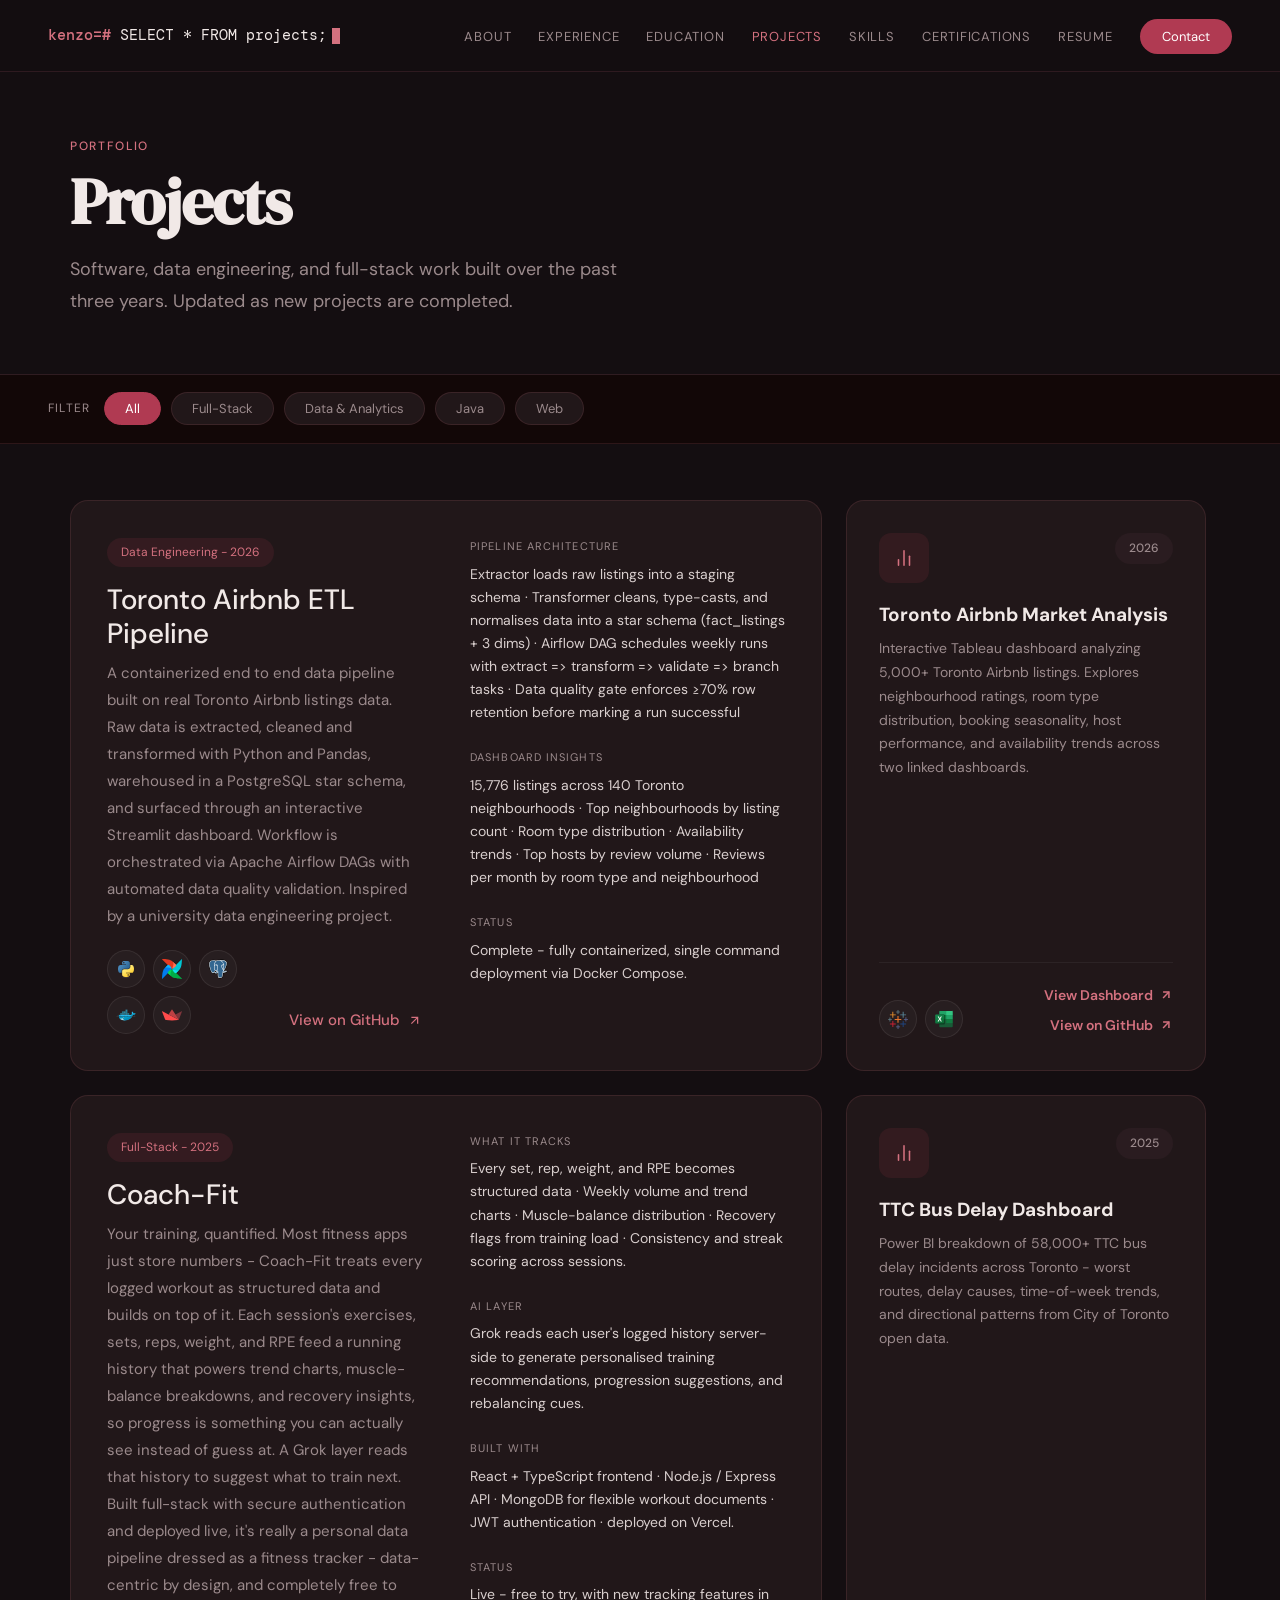
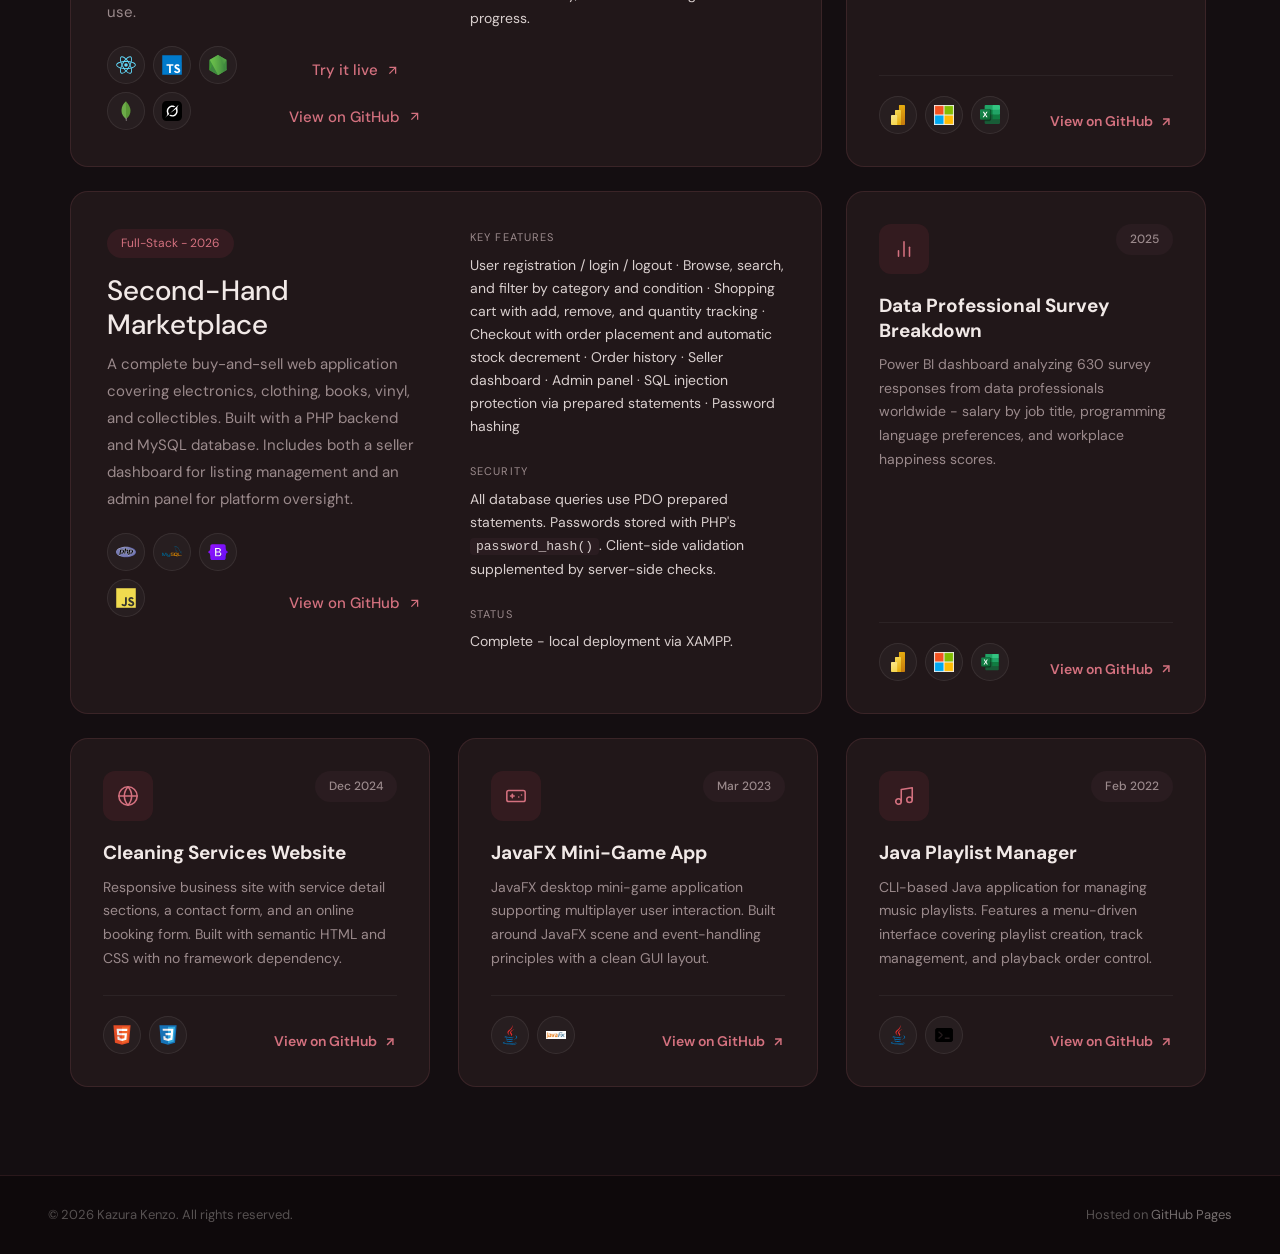
==== commit 5a13be60: "Projects.html Update + Fixes" ====
--- a/projects.html
+++ b/projects.html
@@ -167,31 +167,31 @@
     </div>
 
     
-    <a href="https://github.com/Davidonwukwe/coach-fit" target="_blank" rel="noopener" class="project-card fade-up" id="coachfit" data-category="fullstack">
-      <div class="card-top">
-        <div class="card-type-icon"><svg viewBox="0 0 24 24"><polyline points="22 12 18 12 15 21 9 3 6 12 2 12"/></svg></div>
+    <a href="https://github.com/kenzokaz/ttc-bus-delay-powerbi" target="_blank" rel="noopener" class="project-card fade-up" id="ttc" data-category="data">
+      <div class="card-top">
+        <div class="card-type-icon"><svg viewBox="0 0 24 24"><line x1="18" y1="20" x2="18" y2="10"/><line x1="12" y1="20" x2="12" y2="4"/><line x1="6" y1="20" x2="6" y2="14"/></svg></div>
         <span class="card-date-badge">2025</span>
       </div>
-      <div class="card-title">Coach-Fit</div>
-      <div class="card-desc">
-        Full-stack fitness tracking app with AI-powered training recommendations, analytics dashboard, and JWT authentication. Built with React, Node.js, and MongoDB. Uses Google Gemini for personalised workout suggestions.
-      </div>
-      
-      <div class="card-footer">
-        <div class="card-tags">
-          <div class="tech-icon-circle" title="React"><img src="assets/icons/react.svg" alt="React"/></div>
-          <div class="tech-icon-circle" title="TypeScript"><img src="assets/icons/typescript.svg" alt="TypeScript"/></div>
-          <div class="tech-icon-circle" title="Node.js"><img src="assets/icons/nodejs.svg" alt="Node.js"/></div>
-          <div class="tech-icon-circle" title="MongoDB"><img src="assets/icons/mongodb-icon.svg" alt="MongoDB"/></div>
-          <div class="tech-icon-circle" title="Gemini"><img src="assets/icons/Grok-logo.svg" alt="Gemini"/></div>
-        </div>
-        <div class="card-links-group">
-          <span class="card-link">
-            View on GitHub <svg viewBox="0 0 24 24"><line x1="7" y1="17" x2="17" y2="7"/><polyline points="7 7 17 7 17 17"/></svg>
-          </span>
-        </div>
-      </div>
-    </a>
+      <div class="card-title">TTC Bus Delay Dashboard</div>
+      <div class="card-desc">
+        Power BI breakdown of 58,000+ TTC bus delay incidents across Toronto - worst routes, delay causes, time-of-week trends, and directional patterns from City of Toronto open data.
+      </div>
+      
+      <div class="card-footer">
+        <div class="card-tags">
+          <div class="tech-icon-circle" title="Power BI"><img src="assets/icons/powerbi.svg" alt="Power BI"/></div>
+          <div class="tech-icon-circle" title="Power Query"><img src="assets/icons/Microsoft_logo.png" alt="Power Query"/></div>
+          <div class="tech-icon-circle" title="Excel"><img src="assets/icons/Microsoft_Office_Excel.svg" alt="Excel"/></div>
+        </div>
+        <div class="card-links-group">
+          <span class="card-link">
+            View on GitHub <svg viewBox="0 0 24 24"><line x1="7" y1="17" x2="17" y2="7"/><polyline points="7 7 17 7 17 17"/></svg>
+          </span>
+        </div>
+      </div>
+    </a>
+
+    
 
     <a href="https://github.com/kenzokaz/second-marketplace" target="_blank" rel="noopener"
        class="project-card-featured fade-up"
--- a/assets/css/style.css
+++ b/assets/css/style.css
@@ -324,7 +324,7 @@
   color: #fff;
   padding: 6px 16px;
   border-radius: 20px;
-  font-size: 0.7rem;
+  font-size: 0.5rem;
   font-family: monospace;
   font-weight: 600;
   letter-spacing: 1px;
@@ -635,7 +635,6 @@
 
 .certs-grid {
   display: grid;
-  /* 🎯 FIX 1: Cap the maximum card width at 400px so they don't flatten out on large monitors */
   grid-template-columns: repeat(auto-fit, minmax(280px, 400px));
   gap: 1.5rem;
   margin-top: 1.5rem;
@@ -654,7 +653,6 @@
   flex-direction: column;
   justify-content: space-between;
   
-  /* 🎯 FIX 2: Slightly raised height constraint ensures text and buttons have breathing room */
   min-height: 270px; 
   box-sizing: border-box;
   transition: all 0.3s cubic-bezier(0.2, 0.8, 0.2, 1);
@@ -669,7 +667,6 @@
   width: 100%;
 }
 
-/* 🎯 FIX 3: Robust fallback protection box for logo graphics */
 .cert-logo-container {
   width: 46px;
   height: 44px;
@@ -719,7 +716,7 @@
 
 .cert-profile-card .cert-title {
   font-family: system-ui, -apple-system, sans-serif !important; /* Overrides serif inherited bugs */
-  font-size: 1.1rem !important;
+  font-size: 1.1rem;
   font-weight: 600 !important;
   color: #ffffff !important;
   line-height: 1.35;
@@ -1908,7 +1905,7 @@
   padding: 6px 16px;
   border-radius: 20px;
   font-family: 'DM Mono', monospace;
-  font-size: 0.8rem;
+  font-size: 0.6rem;
   opacity: 0;
   transition: all 0.3s ease;
   pointer-events: none; 
@@ -2074,4 +2071,95 @@
 .project-card.stable-card:hover .card-link svg,
 .project-card-featured.stable-card:hover .featured-link svg {
   transform: none !important;
+}
+
+/* --------------------------------------
+   mobile hero (index.html) 
+   ------------------------------------ */
+@media (max-width: 768px) {
+
+  /* tighter padding + smaller grid lines on small screens */
+  #hero {
+    padding: 6rem 1.5rem 3rem;
+    --grid-size: 32px;
+  }
+
+  /* the inline styles on .hero-grid force flex + a huge 5rem gap, so override here */
+  #hero .hero-grid {
+    display: flex !important;
+    flex-direction: column !important;
+    gap: 2rem !important;
+    text-align: center;
+  }
+
+  /* the 900px rule hides .hero-right - bring the photo back and put it on top */
+  #hero .hero-right {
+    display: flex !important;
+    order: -1;
+    width: 100%;
+    justify-content: center;
+    min-width: 0 !important;  /* kills the inline min-width: 300px */
+    flex: none !important;
+    padding: 0 1rem;
+  }
+
+  #hero .hero-left {
+    min-width: 0 !important;  /* kills the inline min-width: 400px that caused overflow */
+    flex: none !important;
+    width: 100%;
+  }
+
+  /* shrink the avatar so it actually fits a phone */
+  .avatar-container { width: 260px !important; height: 260px !important; }
+  .avatar-img { width: 230px !important; height: 230px !important; }
+
+  /* keep the kinetic rings from clipping the card edges */
+  #hero .ring-layer { width: 100%; height: 100%; }
+  #hero .avatar-container { overflow: visible; }
+
+  /* role eyebrow was overflowing off-screen - shrink it and let it wrap */
+  #hero .hero-title-line {
+    font-size: 0.8rem !important;
+    letter-spacing: 0.08em !important;
+    line-height: 1.4;
+    white-space: normal;
+    margin-bottom: 0.75rem !important;
+  }
+
+  /* name was 4.2rem inline - still too big on mobile */
+  #hero .hero-name {
+    font-size: 2.6rem !important;
+    line-height: 1.15 !important;
+    margin-bottom: 1rem !important;
+  }
+
+  /* center the bio at a comfy width */
+  #hero .hero-bio {
+    max-width: 100% !important;
+    margin: 0 auto 1.75rem !important;
+    font-size: 1rem;
+  }
+
+  /* center the CV button + social circles, let them wrap */
+  #hero .hero-actions {
+    justify-content: center !important;
+    flex-wrap: wrap;
+    gap: 1rem !important;
+  }
+  .social-circle { width: 48px; height: 48px; }
+  .social-circle svg { width: 26px; height: 26px; }
+}
+
+/* very small phones - dial the name down a touch more */
+@media (max-width: 380px) {
+  #hero .hero-name { font-size: 2.2rem !important; }
+}
+
+/* --------------------------------------
+   mobile certs heading - nudging title a little to the right..
+   ------------------------------------ */
+@media (max-width: 768px) {
+  .certifications-section .skill-group-title {
+    padding-left: 1.5rem;
+  }
 }
